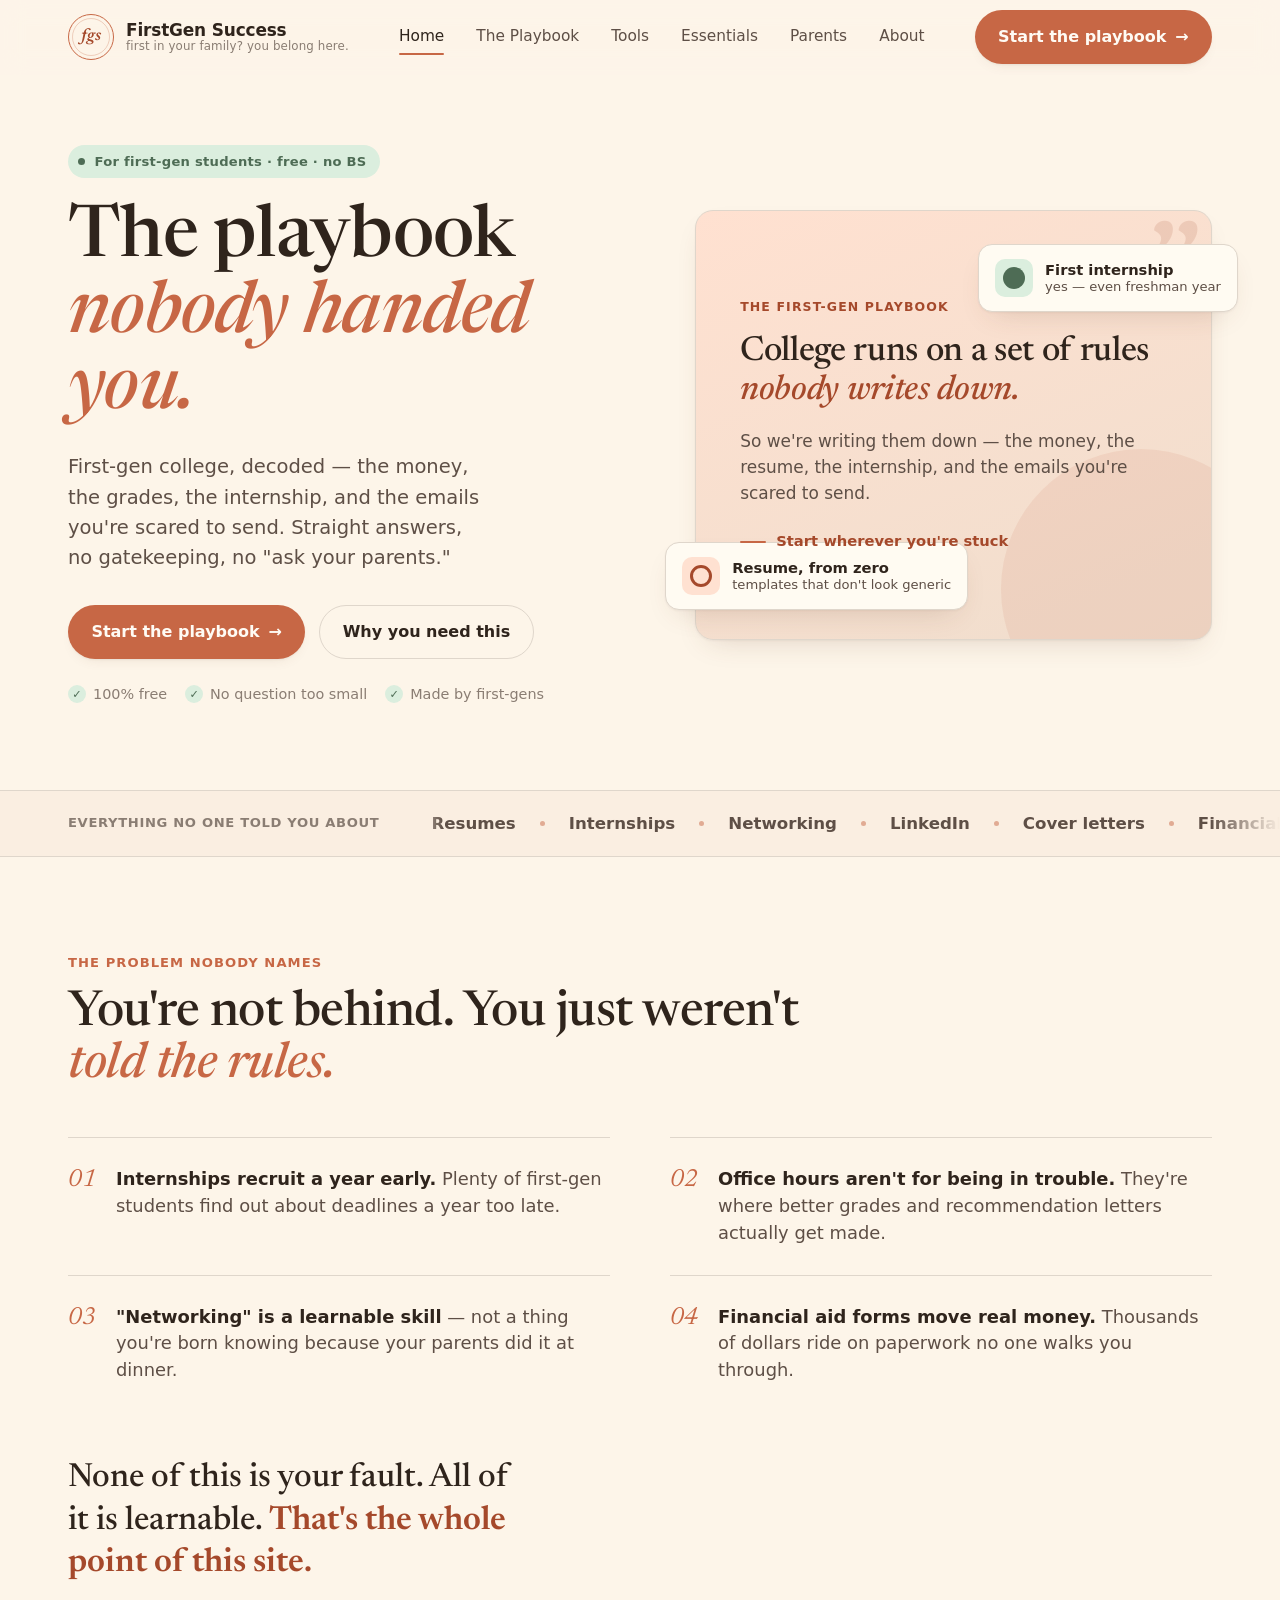
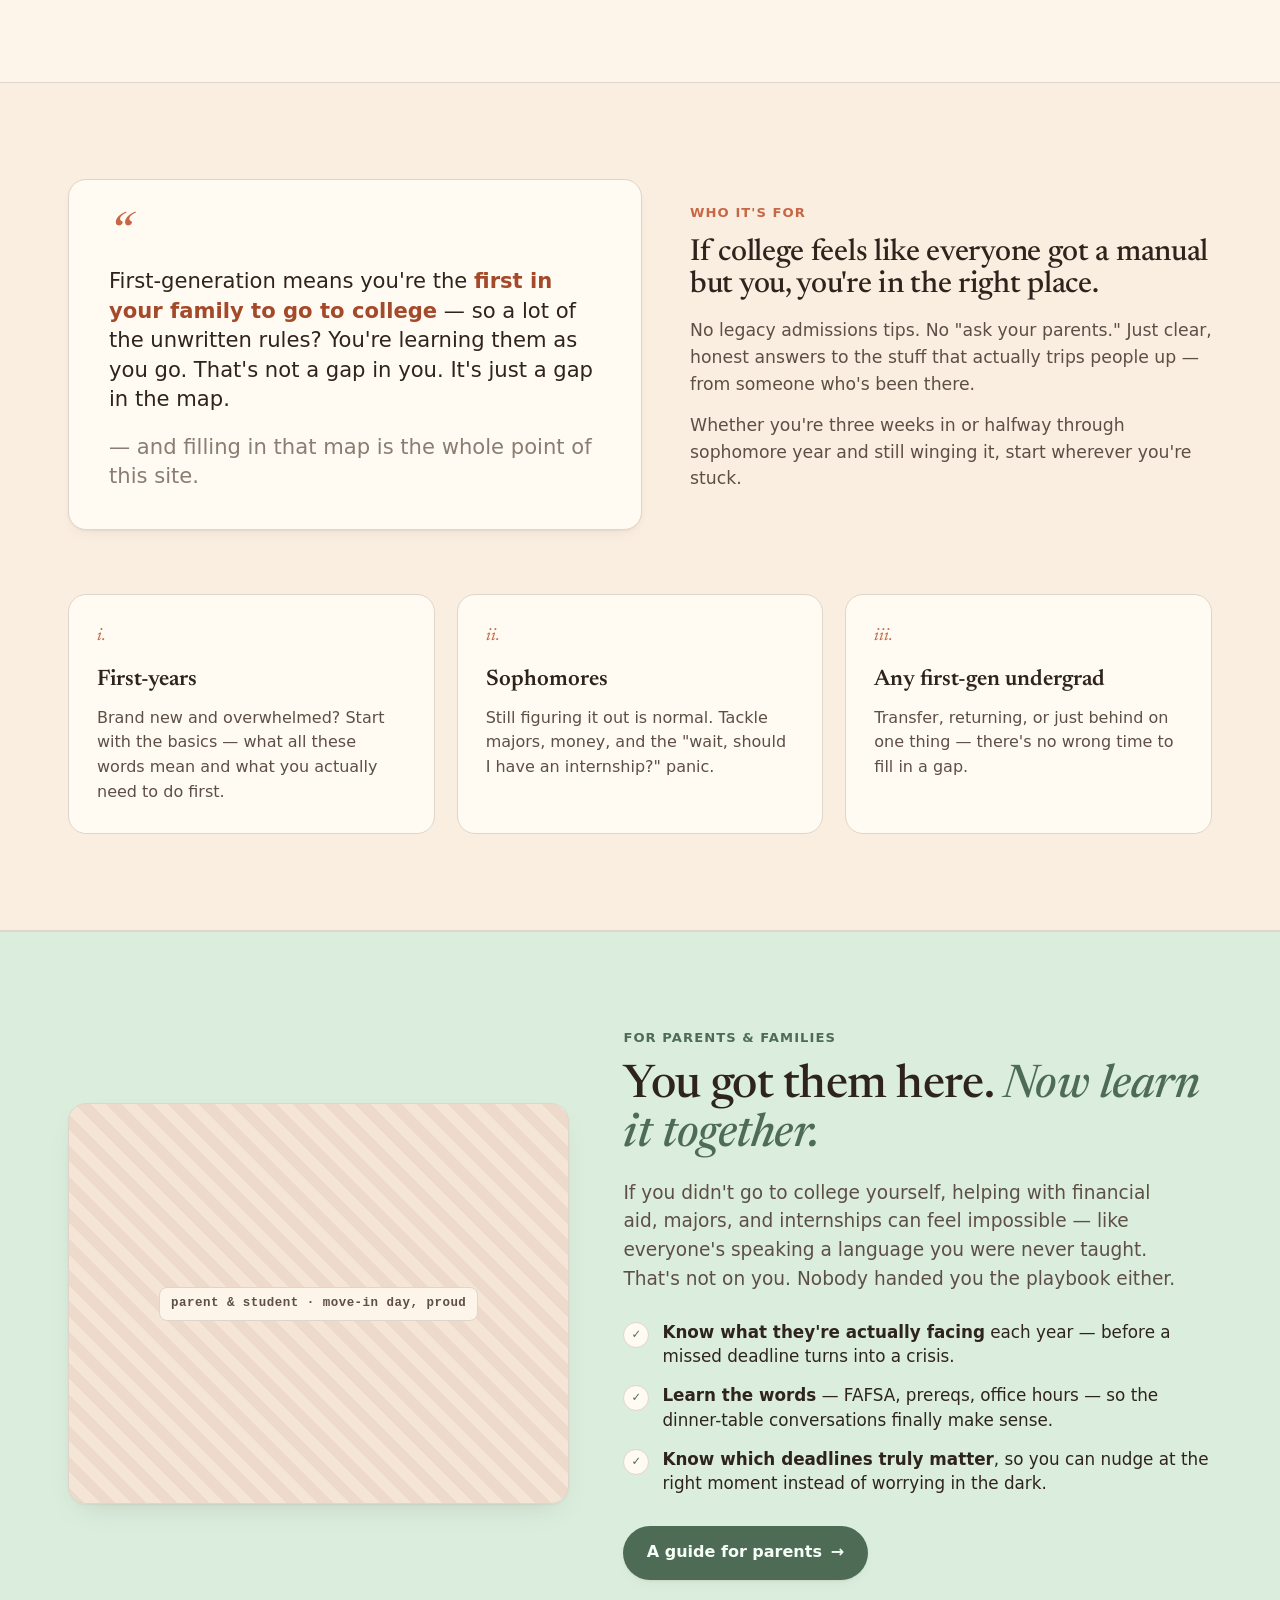
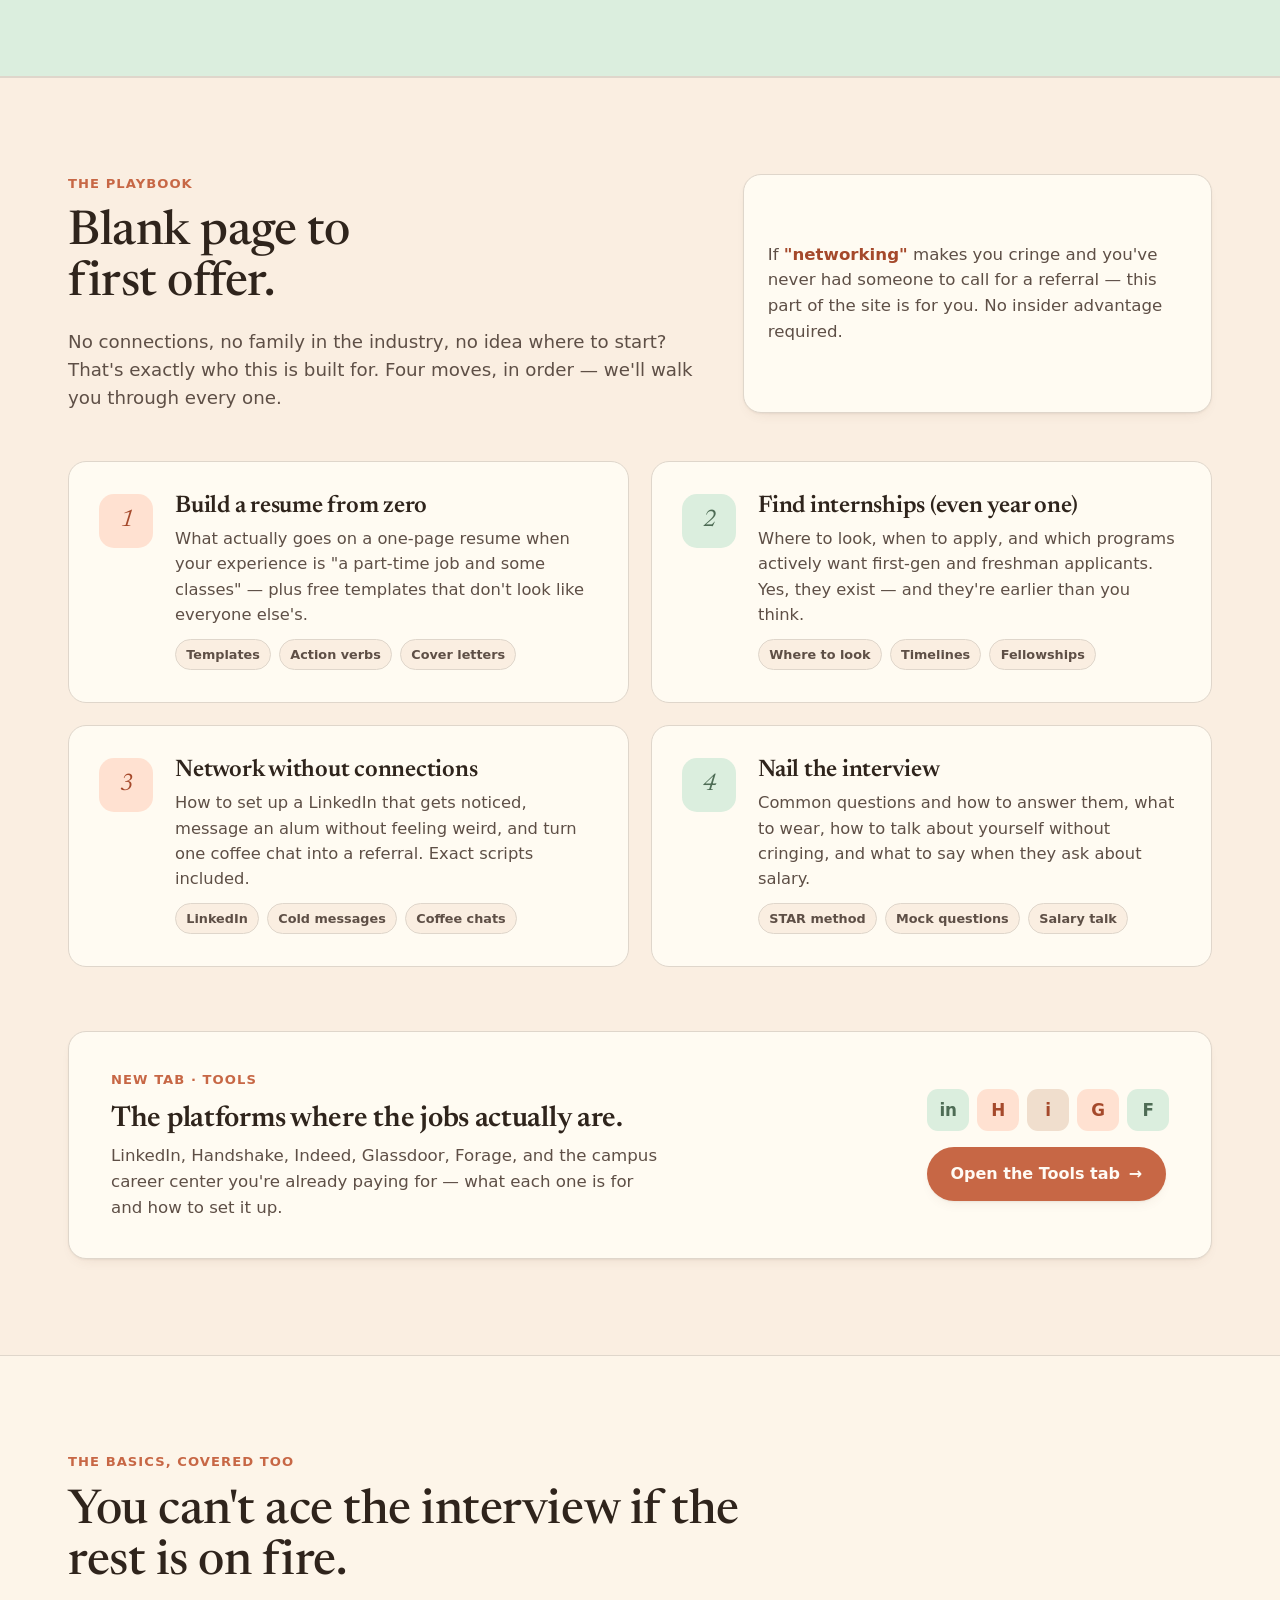
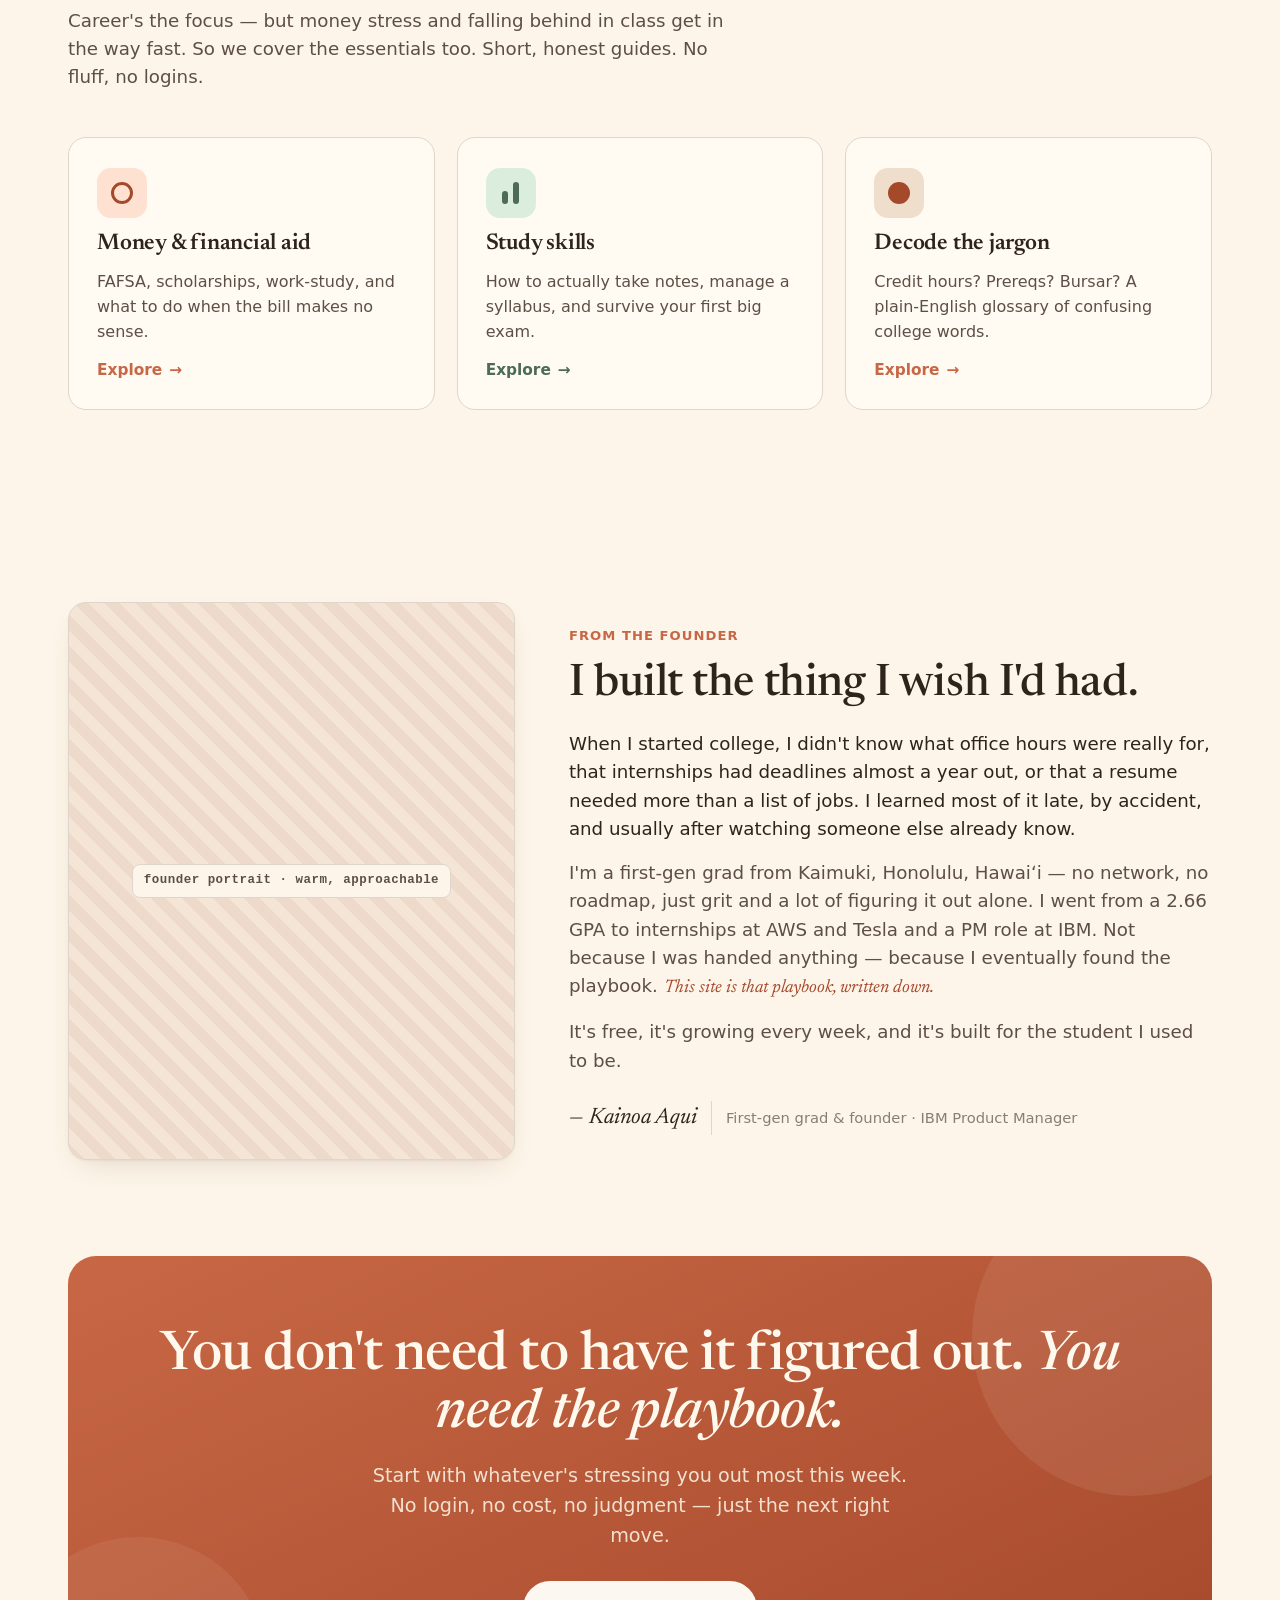
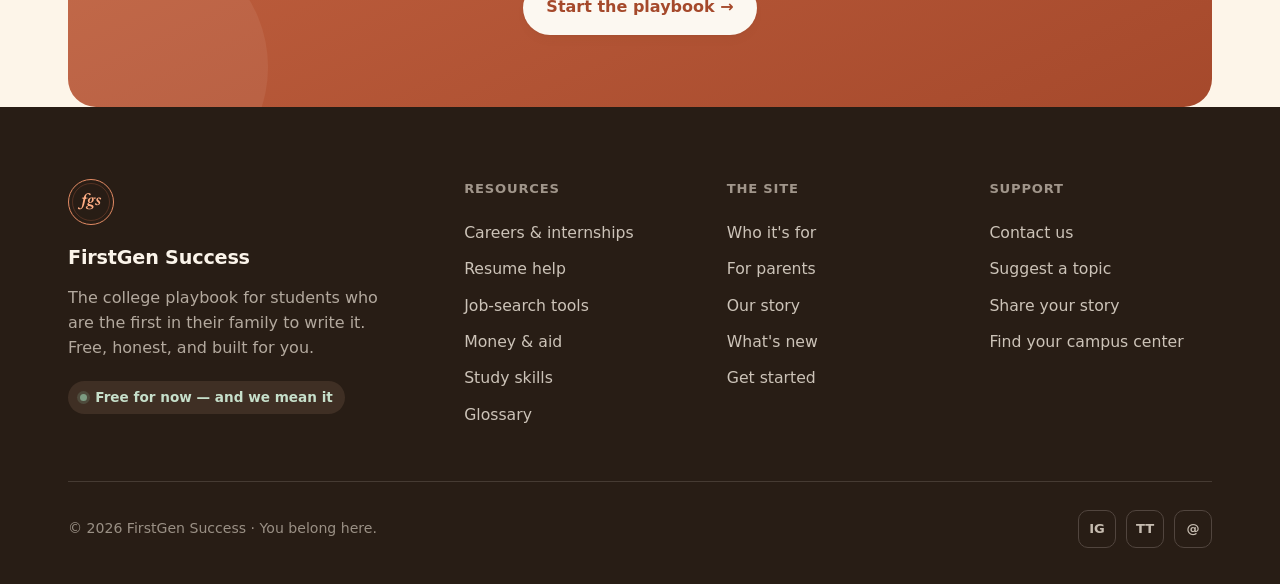
==== index.html @ 35db5777 "Launch: restructure to root, rename to index.html, add SEO meta tags, add Kainoa founder bio, fix al" ====
<!DOCTYPE html>
<html lang="en">
<head>
<meta charset="UTF-8" />
<meta name="viewport" content="width=device-width, initial-scale=1.0" />
<title>FirstGen Success — The Playbook Nobody Handed You</title>
<meta name="description" content="FirstGen Success is a free resource for first-generation college students. Resumes, internships, networking, financial aid — straight answers, no gatekeeping." />
<meta name="keywords" content="first generation college student, first gen resources, college internships, FAFSA help, resume for college students, first gen success" />
<meta property="og:title" content="FirstGen Success — The Playbook Nobody Handed You" />
<meta property="og:description" content="Free resources for first-gen college students. The money, the resume, the internship, and the emails you're scared to send." />
<meta property="og:type" content="website" />
<meta property="og:url" content="https://kainoa-builds.github.io/firstgensuccess/" />
<meta name="twitter:card" content="summary_large_image" />
<meta name="twitter:title" content="FirstGen Success — The Playbook Nobody Handed You" />
<meta name="twitter:description" content="Free resources for first-gen college students. The money, the resume, the internship, and the emails you're scared to send." />
<link rel="preconnect" href="https://fonts.googleapis.com" />
<link rel="preconnect" href="https://fonts.gstatic.com" crossorigin />
<link href="https://fonts.googleapis.com/css2?family=Newsreader:ital,opsz,wght@0,6..72,400;0,6..72,500;0,6..72,600;1,6..72,400;1,6..72,500&family=Hanken+Grotesque:wght@400;500;600;700&display=swap" rel="stylesheet" />
<link rel="stylesheet" href="styles.css" />
</head>
<body>

<header id="header">
  <div class="wrap nav">
    <a class="brand" href="#top" aria-label="FirstGen Success home">
      <div class="logo">fgs</div>
      <div class="brand-text">
        <span class="brand-name">FirstGen Success</span>
        <span class="brand-tag">first in your family? you belong here.</span>
      </div>
    </a>
    <nav class="nav-links" aria-label="Primary">
      <a href="#top" class="active">Home</a>
      <a href="#careers">The Playbook</a>
      <a href="tools.html">Tools</a>
      <a href="#resources">Essentials</a>
      <a href="#parents">Parents</a>
      <a href="#about">About</a>
    </nav>
    <div class="nav-right">
      <a class="btn btn-primary" href="#careers">Start the playbook <span class="arr">→</span></a>
      <button class="menu-btn" id="menuBtn" aria-label="Open menu" aria-expanded="false">
        <span></span><span></span><span></span>
      </button>
    </div>
  </div>
  <div class="mobile-panel" id="mobilePanel">
    <a href="#top" class="active">Home</a>
    <a href="#careers">The Playbook</a>
    <a href="tools.html">Tools</a>
    <a href="#resources">Essentials</a>
    <a href="#parents">Parents</a>
    <a href="#about">About</a>
    <a class="btn btn-primary" href="#careers">Start the playbook →</a>
  </div>
</header>

<main id="top">

  <!-- HERO -->
  <section class="hero">
    <div class="wrap hero-grid">
      <div class="hero-copy">
        <span class="eyebrow"><span class="dot"></span> For first-gen students · free · no BS</span>
        <h1>The playbook<br /><em>nobody handed you.</em></h1>
        <p class="lede">First-gen college, decoded — the money, the grades, the internship, and the emails you're scared to send. Straight answers, no gatekeeping, no "ask your parents."</p>
        <div class="hero-cta">
          <a class="btn btn-primary" href="#careers">Start the playbook <span class="arr">→</span></a>
          <a class="btn btn-ghost" href="#gap">Why you need this</a>
        </div>
        <div class="trust">
          <span class="pill"><span class="check">✓</span> 100% free</span>
          <span class="pill"><span class="check">✓</span> No question too small</span>
          <span class="pill"><span class="check">✓</span> Made by first-gens</span>
        </div>
      </div>

      <div class="hero-visual">
        <div class="purpose">
          <span class="purpose-kicker">The first-gen playbook</span>
          <p class="purpose-statement">College runs on a set of rules <em>nobody writes down.</em></p>
          <p class="purpose-sub">So we're writing them down — the money, the resume, the internship, and the emails you're scared to send.</p>
          <div class="purpose-foot"><span class="ln"></span> Start wherever you're stuck</div>
        </div>
        <div class="float-card fc-1">
          <div class="ic" style="background:var(--terra-tint); color:var(--terra-deep);"><span class="g g-ring"></span></div>
          <div class="ft"><b>Resume, from zero</b>templates that don't look generic</div>
        </div>
        <div class="float-card fc-2">
          <div class="ic" style="background:var(--sage-tint); color:var(--sage-deep);"><span class="g g-dot"></span></div>
          <div class="ft"><b>First internship</b>yes — even freshman year</div>
        </div>
      </div>
    </div>
  </section>

  <!-- STRIP -->
  <div class="strip">
    <div class="strip-row">
      <span class="strip-label">Everything no one told you about</span>
      <div class="marquee" aria-label="Topics we cover">
        <div class="marquee-track">
          <span class="mq-item">Resumes</span><span class="mq-dot"></span>
          <span class="mq-item">Internships</span><span class="mq-dot"></span>
          <span class="mq-item">Networking</span><span class="mq-dot"></span>
          <span class="mq-item">LinkedIn</span><span class="mq-dot"></span>
          <span class="mq-item">Cover letters</span><span class="mq-dot"></span>
          <span class="mq-item">Financial aid</span><span class="mq-dot"></span>
          <span class="mq-item">Scholarships</span><span class="mq-dot"></span>
          <span class="mq-item">Office hours</span><span class="mq-dot"></span>
          <span class="mq-item">Study habits</span><span class="mq-dot"></span>
          <span class="mq-item">Interviews</span><span class="mq-dot"></span>
          <span class="mq-item" aria-hidden="true">Resumes</span><span class="mq-dot" aria-hidden="true"></span>
          <span class="mq-item" aria-hidden="true">Internships</span><span class="mq-dot" aria-hidden="true"></span>
          <span class="mq-item" aria-hidden="true">Networking</span><span class="mq-dot" aria-hidden="true"></span>
          <span class="mq-item" aria-hidden="true">LinkedIn</span><span class="mq-dot" aria-hidden="true"></span>
          <span class="mq-item" aria-hidden="true">Cover letters</span><span class="mq-dot" aria-hidden="true"></span>
          <span class="mq-item" aria-hidden="true">Financial aid</span><span class="mq-dot" aria-hidden="true"></span>
          <span class="mq-item" aria-hidden="true">Scholarships</span><span class="mq-dot" aria-hidden="true"></span>
          <span class="mq-item" aria-hidden="true">Office hours</span><span class="mq-dot" aria-hidden="true"></span>
          <span class="mq-item" aria-hidden="true">Study habits</span><span class="mq-dot" aria-hidden="true"></span>
          <span class="mq-item" aria-hidden="true">Interviews</span><span class="mq-dot" aria-hidden="true"></span>
        </div>
      </div>
    </div>
  </div>

  <!-- THE GAP / THE NEED -->
  <section class="gap" id="gap">
    <div class="wrap">
      <div class="gap-head reveal">
        <div class="sec-tag">The problem nobody names</div>
        <h2>You're not behind. You just weren't <em>told the rules.</em></h2>
      </div>
      <div class="gap-list reveal">
        <div class="gap-item">
          <span class="gap-no">01</span>
          <p><b>Internships recruit a year early.</b> Plenty of first-gen students find out about deadlines a year too late.</p>
        </div>
        <div class="gap-item">
          <span class="gap-no">02</span>
          <p><b>Office hours aren't for being in trouble.</b> They're where better grades and recommendation letters actually get made.</p>
        </div>
        <div class="gap-item">
          <span class="gap-no">03</span>
          <p><b>"Networking" is a learnable skill</b> — not a thing you're born knowing because your parents did it at dinner.</p>
        </div>
        <div class="gap-item">
          <span class="gap-no">04</span>
          <p><b>Financial aid forms move real money.</b> Thousands of dollars ride on paperwork no one walks you through.</p>
        </div>
      </div>
      <p class="gap-turn reveal">None of this is your fault. All of it is learnable. <strong>That's the whole point of this site.</strong></p>
    </div>
  </section>

  <!-- WHO IT'S FOR -->
  <section class="who" id="who">
    <div class="wrap">
      <div class="define reveal">
        <div class="define-card">
          <span class="qmark">“</span>
          <p>First-generation means you're the <b>first in your family to go to college</b> — so a lot of the unwritten rules? You're learning them as you go. That's not a gap in you. It's just a gap in the map.</p>
          <p class="define-note">— and filling in that map is the whole point of this site.</p>
        </div>
        <div class="define-side">
          <div class="sec-tag">Who it's for</div>
          <h3>If college feels like everyone got a manual but you, you're in the right place.</h3>
          <p>No legacy admissions tips. No "ask your parents." Just clear, honest answers to the stuff that actually trips people up — from someone who's been there.</p>
          <p>Whether you're three weeks in or halfway through sophomore year and still winging it, start wherever you're stuck.</p>
        </div>
      </div>

      <div class="for-grid reveal">
        <div class="for-card">
          <div class="for-num">i.</div>
          <h4>First-years</h4>
          <p>Brand new and overwhelmed? Start with the basics — what all these words mean and what you actually need to do first.</p>
        </div>
        <div class="for-card">
          <div class="for-num">ii.</div>
          <h4>Sophomores</h4>
          <p>Still figuring it out is normal. Tackle majors, money, and the "wait, should I have an internship?" panic.</p>
        </div>
        <div class="for-card">
          <div class="for-num">iii.</div>
          <h4>Any first-gen undergrad</h4>
          <p>Transfer, returning, or just behind on one thing — there's no wrong time to fill in a gap.</p>
        </div>
      </div>
    </div>
  </section>

  <!-- FOR PARENTS -->
  <section class="parents" id="parents">
    <div class="wrap">
      <div class="parents-grid reveal">
        <div class="ph parents-photo">
          <span class="ph-label">parent &amp; student · move-in day, proud</span>
        </div>
        <div class="parents-body">
          <div class="sec-tag">For parents &amp; families</div>
          <h2>You got them here. <em>Now learn it together.</em></h2>
          <p class="p-lede">If you didn't go to college yourself, helping with financial aid, majors, and internships can feel impossible — like everyone's speaking a language you were never taught. That's not on you. Nobody handed you the playbook either.</p>
          <div class="parents-points">
            <div class="parents-point">
              <span class="pp-ic">✓</span>
              <p><b>Know what they're actually facing</b> each year — before a missed deadline turns into a crisis.</p>
            </div>
            <div class="parents-point">
              <span class="pp-ic">✓</span>
              <p><b>Learn the words</b> — FAFSA, prereqs, office hours — so the dinner-table conversations finally make sense.</p>
            </div>
            <div class="parents-point">
              <span class="pp-ic">✓</span>
              <p><b>Know which deadlines truly matter</b>, so you can nudge at the right moment instead of worrying in the dark.</p>
            </div>
          </div>
          <a class="btn btn-sage" href="#">A guide for parents <span class="arr">→</span></a>
        </div>
      </div>
    </div>
  </section>

  <!-- CAREER SUCCESS -->
  <section class="careers" id="careers">
    <div class="wrap">
      <div class="careers-head reveal">
        <div class="sec-head">
          <div class="sec-tag">The Playbook</div>
          <h2>Blank page to<br />first offer.</h2>
          <p>No connections, no family in the industry, no idea where to start? That's exactly who this is built for. Four moves, in order — we'll walk you through every one.</p>
        </div>
        <div class="lead-note">
          <p>If <b>"networking"</b> makes you cringe and you've never had someone to call for a referral — this part of the site is for you. No insider advantage required.</p>
        </div>
      </div>

      <div class="career-grid reveal">
        <div class="career-card">
          <div class="career-step">1</div>
          <div class="career-body">
            <h3>Build a resume from zero</h3>
            <p>What actually goes on a one-page resume when your experience is "a part-time job and some classes" — plus free templates that don't look like everyone else's.</p>
            <div class="career-tags"><span>Templates</span><span>Action verbs</span><span>Cover letters</span></div>
          </div>
        </div>
        <div class="career-card">
          <div class="career-step">2</div>
          <div class="career-body">
            <h3>Find internships (even year one)</h3>
            <p>Where to look, when to apply, and which programs actively want first-gen and freshman applicants. Yes, they exist — and they're earlier than you think.</p>
            <div class="career-tags"><span>Where to look</span><span>Timelines</span><span>Fellowships</span></div>
          </div>
        </div>
        <div class="career-card">
          <div class="career-step">3</div>
          <div class="career-body">
            <h3>Network without connections</h3>
            <p>How to set up a LinkedIn that gets noticed, message an alum without feeling weird, and turn one coffee chat into a referral. Exact scripts included.</p>
            <div class="career-tags"><span>LinkedIn</span><span>Cold messages</span><span>Coffee chats</span></div>
          </div>
        </div>
        <div class="career-card">
          <div class="career-step">4</div>
          <div class="career-body">
            <h3>Nail the interview</h3>
            <p>Common questions and how to answer them, what to wear, how to talk about yourself without cringing, and what to say when they ask about salary.</p>
            <div class="career-tags"><span>STAR method</span><span>Mock questions</span><span>Salary talk</span></div>
          </div>
        </div>
      </div>

      <!-- TOOLS TEASER (now its own tab) -->
      <a class="tools-teaser reveal" href="tools.html">
        <div class="tt-main">
          <div class="sec-tag">New tab · Tools</div>
          <h3>The platforms where the jobs actually are.</h3>
          <p class="tt-copy">LinkedIn, Handshake, Indeed, Glassdoor, Forage, and the campus career center you're already paying for — what each one is for and how to set it up.</p>
        </div>
        <div class="tt-side">
          <div class="tt-logos">
            <span class="tt-chip sage">in</span>
            <span class="tt-chip terra">H</span>
            <span class="tt-chip">i</span>
            <span class="tt-chip terra">G</span>
            <span class="tt-chip sage">F</span>
          </div>
          <span class="btn btn-primary">Open the Tools tab <span class="arr">→</span></span>
        </div>
      </a>
    </div>
  </section>

  <!-- RESOURCES -->
  <section id="resources">
    <div class="wrap">
      <div class="res-top reveal">
        <div class="sec-head">
          <div class="sec-tag">The basics, covered too</div>
          <h2>You can't ace the interview if the rest is on fire.</h2>
          <p>Career's the focus — but money stress and falling behind in class get in the way fast. So we cover the essentials too. Short, honest guides. No fluff, no logins.</p>
        </div>
      </div>

      <div class="res-grid reveal">
        <a class="res-card" href="#start" style="--accent:var(--terra);">
          <div class="res-ic" style="background:var(--terra-tint); color:var(--terra-deep);"><span class="g g-ring"></span></div>
          <h3>Money &amp; financial aid</h3>
          <p>FAFSA, scholarships, work-study, and what to do when the bill makes no sense.</p>
          <span class="res-link">Explore <span class="arr">→</span></span>
        </a>
        <a class="res-card" href="#start" style="--accent:var(--sage-deep);">
          <div class="res-ic" style="background:var(--sage-tint); color:var(--sage-deep);"><span class="g g-bars"></span></div>
          <h3>Study skills</h3>
          <p>How to actually take notes, manage a syllabus, and survive your first big exam.</p>
          <span class="res-link">Explore <span class="arr">→</span></span>
        </a>
        <a class="res-card" href="#start" style="--accent:var(--terra);">
          <div class="res-ic" style="background:var(--clay-tint); color:var(--terra-deep);"><span class="g g-dot"></span></div>
          <h3>Decode the jargon</h3>
          <p>Credit hours? Prereqs? Bursar? A plain-English glossary of confusing college words.</p>
          <span class="res-link">Explore <span class="arr">→</span></span>
        </a>
      </div>
    </div>
  </section>

  <!-- ABOUT THE FOUNDER -->
  <section class="founder" id="about">
    <div class="wrap">
      <div class="founder-grid reveal">
        <div class="ph founder-photo">
          <span class="ph-label">founder portrait · warm, approachable</span>
        </div>
        <div class="founder-body">
          <div class="founder-kicker">From the founder</div>
          <h2>I built the thing I wish I'd had.</h2>
          <p class="first">When I started college, I didn't know what office hours were really for, that internships had deadlines almost a year out, or that a resume needed more than a list of jobs. I learned most of it late, by accident, and usually after watching someone else already know.</p>
          <p>I'm a first-gen grad from Kaimuki, Honolulu, Hawaiʻi — no network, no roadmap, just grit and a lot of figuring it out alone. I went from a 2.66 GPA to internships at AWS and Tesla and a PM role at IBM. Not because I was handed anything — because I eventually found the playbook. <em>This site is that playbook, written down.</em></p>
          <p>It's free, it's growing every week, and it's built for the student I used to be.</p>
          <div class="founder-sig">
            <span class="name">— Kainoa Aqui</span>
            <span class="div"></span>
            <span class="role">First-gen grad &amp; founder · IBM Product Manager</span>
          </div>
        </div>
      </div>
    </div>
  </section>

  <!-- BAND -->
  <section class="band" id="start">
    <div class="wrap">
      <div class="band-inner reveal">
        <div class="bk">
          <h2>You don't need to have it figured out. <em>You need the playbook.</em></h2>
          <p>Start with whatever's stressing you out most this week. No login, no cost, no judgment — just the next right move.</p>
          <a class="btn btn-primary" href="#careers">Start the playbook →</a>
        </div>
      </div>
    </div>
  </section>

</main>

<!-- FOOTER -->
<footer id="faq-foot">
  <div class="wrap">
    <div class="foot-grid">
      <div class="foot-brand">
        <div class="logo">fgs</div>
        <div class="brand-name" style="font-weight:700;">FirstGen Success</div>
        <p class="foot-blurb">The college playbook for students who are the first in their family to write it. Free, honest, and built for you.</p>
        <span class="foot-free"><span class="dot"></span> Free for now — and we mean it</span>
      </div>
      <div class="foot-col">
        <h5>Resources</h5>
        <a href="#careers">Careers &amp; internships</a>
        <a href="#careers">Resume help</a>
        <a href="tools.html">Job-search tools</a>
        <a href="#resources">Money &amp; aid</a>
        <a href="#resources">Study skills</a>
        <a href="#resources">Glossary</a>
      </div>
      <div class="foot-col">
        <h5>The site</h5>
        <a href="#who">Who it's for</a>
        <a href="#parents">For parents</a>
        <a href="#about">Our story</a>
        <a href="#resources">What's new</a>
        <a href="#start">Get started</a>
      </div>
      <div class="foot-col">
        <h5>Support</h5>
        <a href="#top">Contact us</a>
        <a href="#top">Suggest a topic</a>
        <a href="#top">Share your story</a>
        <a href="#top">Find your campus center</a>
      </div>
    </div>
    <div class="foot-bottom">
      <span>© 2026 FirstGen Success · You belong here.</span>
      <div class="foot-social">
        <a href="#top" aria-label="Instagram">IG</a>
        <a href="#top" aria-label="TikTok">TT</a>
        <a href="#top" aria-label="Email">@</a>
      </div>
    </div>
  </div>
</footer>

<script>
  // sticky header border
  const header = document.getElementById('header');
  const onScroll = () => header.classList.toggle('scrolled', window.scrollY > 8);
  window.addEventListener('scroll', onScroll, { passive:true });
  onScroll();

  // mobile menu
  const menuBtn = document.getElementById('menuBtn');
  const panel = document.getElementById('mobilePanel');
  menuBtn.addEventListener('click', () => {
    const open = panel.classList.toggle('open');
    menuBtn.setAttribute('aria-expanded', open);
    document.body.style.overflow = open ? 'hidden' : '';
  });
  panel.querySelectorAll('a').forEach(a => a.addEventListener('click', () => {
    panel.classList.remove('open');
    menuBtn.setAttribute('aria-expanded', 'false');
    document.body.style.overflow = '';
  }));

  // reveal on scroll
  const io = new IntersectionObserver((entries) => {
    entries.forEach(e => { if (e.isIntersecting){ e.target.classList.add('in'); io.unobserve(e.target); } });
  }, { threshold:0.12 });
  document.querySelectorAll('.reveal').forEach(el => io.observe(el));
</script>
</body>
</html>
---- styles.css ----
:root{
    /* warm earthy palette */
    --paper:        oklch(0.972 0.018 78);
    --paper-2:      oklch(0.955 0.022 72);
    --card:         oklch(0.988 0.012 82);
    --ink:          oklch(0.27 0.022 55);
    --ink-soft:     oklch(0.44 0.025 55);
    --ink-faint:    oklch(0.60 0.022 60);
    --line:         oklch(0.88 0.018 70);

    --terra:        oklch(0.62 0.132 40);
    --terra-deep:   oklch(0.52 0.13 38);
    --terra-tint:   oklch(0.93 0.04 50);
    --sage:         oklch(0.66 0.052 150);
    --sage-deep:    oklch(0.50 0.05 152);
    --sage-tint:    oklch(0.93 0.028 150);
    --clay-tint:    oklch(0.91 0.03 65);

    --radius:       18px;
    --radius-sm:    12px;
    --maxw:         1200px;
    --shadow:       0 1px 2px oklch(0.4 0.03 55 / .05), 0 12px 30px -14px oklch(0.4 0.06 50 / .22);
    --shadow-sm:    0 1px 2px oklch(0.4 0.03 55 / .06), 0 6px 16px -10px oklch(0.4 0.06 50 / .2);
  }

  *{ box-sizing:border-box; margin:0; padding:0; }
  html{ scroll-behavior:smooth; -webkit-text-size-adjust:100%; }
  body{
    font-family:"Hanken Grotesque", system-ui, sans-serif;
    background:var(--paper);
    color:var(--ink);
    line-height:1.55;
    -webkit-font-smoothing:antialiased;
    text-rendering:optimizeLegibility;
    overflow-x:hidden;
  }
  ::selection{ background:var(--terra-tint); color:var(--terra-deep); }
  h1,h2,h3{ font-family:"Newsreader", Georgia, serif; font-weight:500; line-height:1.06; letter-spacing:-0.01em; }
  a{ color:inherit; text-decoration:none; }
  .wrap{ max-width:var(--maxw); margin:0 auto; padding:0 28px; }
  .serif-it{ font-style:italic; }

  /* ---------- buttons ---------- */
  .btn{
    display:inline-flex; align-items:center; gap:.55em;
    font-family:inherit; font-weight:600; font-size:1rem;
    padding:.85em 1.4em; border-radius:999px; border:1px solid transparent;
    cursor:pointer; transition:transform .18s ease, box-shadow .2s ease, background .2s ease, color .2s ease;
    white-space:nowrap;
  }
  .btn-primary{ background:var(--terra); color:oklch(0.99 0.01 80); box-shadow:var(--shadow-sm); }
  .btn-primary:hover{ background:var(--terra-deep); transform:translateY(-2px); box-shadow:var(--shadow); }
  .btn-ghost{ background:transparent; color:var(--ink); border-color:var(--line); }
  .btn-ghost:hover{ background:var(--card); border-color:var(--ink-faint); transform:translateY(-2px); }
  .btn .arr{ transition:transform .2s ease; }
  .btn:hover .arr{ transform:translateX(3px); }

  /* ---------- nav ---------- */
  header{
    position:sticky; top:0; z-index:50;
    background:oklch(0.972 0.018 78 / .82);
    backdrop-filter:saturate(140%) blur(12px);
    border-bottom:1px solid transparent;
    transition:border-color .25s ease, background .25s ease;
  }
  header.scrolled{ border-bottom-color:var(--line); background:oklch(0.972 0.018 78 / .94); }
  .nav{ display:flex; align-items:center; justify-content:space-between; height:74px; }
  .brand{ display:flex; align-items:center; gap:12px; }
  .logo{
    width:46px; height:46px; border-radius:50%; flex:none;
    background:transparent; border:1.5px solid var(--terra);
    color:var(--terra-deep); display:grid; place-items:center;
    font-family:"Newsreader", serif; font-style:italic; font-weight:600; font-size:1.04rem; letter-spacing:.01em;
    position:relative;
  }
  .logo::after{
    content:""; position:absolute; inset:3px; border-radius:50%;
    border:1px solid oklch(0.62 0.132 40 / .28);
  }
  .brand-text{ display:flex; flex-direction:column; line-height:1.05; }
  .brand-name{ font-weight:700; font-size:1.06rem; letter-spacing:-0.01em; }
  .brand-tag{ font-size:.74rem; color:var(--ink-faint); font-weight:500; letter-spacing:.01em; }
  .nav-links{ display:flex; align-items:center; gap:32px; }
  .nav-links a{ font-weight:500; font-size:.96rem; color:var(--ink-soft); position:relative; padding:4px 0; white-space:nowrap; }
  .nav-links a::after{
    content:""; position:absolute; left:0; right:100%; bottom:-2px; height:2px;
    background:var(--terra); border-radius:2px; transition:right .25s ease;
  }
  .nav-links a:hover{ color:var(--ink); }
  .nav-links a:hover::after{ right:0; }
  .nav-right{ display:flex; align-items:center; gap:18px; }
  .menu-btn{ display:none; background:none; border:1px solid var(--line); border-radius:10px; width:44px; height:44px; cursor:pointer; padding:0; }
  .menu-btn span{ display:block; width:18px; height:2px; background:var(--ink); margin:3px auto; border-radius:2px; transition:.25s; }

  /* ---------- hero ---------- */
  .hero{ position:relative; padding:70px 0 84px; }
  .hero-grid{ display:grid; grid-template-columns:1.05fr .95fr; gap:56px; align-items:center; }
  .eyebrow{
    display:inline-flex; align-items:center; gap:9px;
    background:var(--sage-tint); color:var(--sage-deep);
    font-weight:600; font-size:.82rem; letter-spacing:.02em;
    padding:.5em 1em .5em .8em; border-radius:999px; margin-bottom:24px;
  }
  .eyebrow .dot{ width:7px; height:7px; border-radius:50%; background:var(--sage-deep); }
  .hero h1{ font-size:clamp(2.9rem, 5.6vw, 4.6rem); margin-bottom:22px; }
  .hero h1 em{ font-style:italic; color:var(--terra); }
  .hero .lede{ font-size:1.22rem; color:var(--ink-soft); max-width:34ch; margin-bottom:32px; }
  .hero-cta{ display:flex; align-items:center; gap:14px; flex-wrap:wrap; }
  .trust{ display:flex; align-items:center; gap:18px; margin-top:24px; color:var(--ink-faint); font-size:.9rem; font-weight:500; }
  .trust .pill{ display:inline-flex; align-items:center; gap:7px; }
  .trust .check{ width:18px; height:18px; border-radius:50%; background:var(--sage-tint); color:var(--sage-deep); display:grid; place-items:center; font-size:.7rem; font-weight:800; }

  /* hero visual */
  .hero-visual{ position:relative; }
  .ph{
    position:relative; border-radius:var(--radius); overflow:hidden;
    background:
      repeating-linear-gradient(45deg, oklch(0.9 0.03 60) 0 11px, oklch(0.93 0.025 65) 11px 22px);
    border:1px solid var(--line);
    display:grid; place-items:center;
  }
  .ph .ph-label{
    font-family:"Hanken Grotesque", monospace; font-size:.78rem; font-weight:600; letter-spacing:.04em;
    color:var(--ink-soft); background:var(--paper); padding:.5em .85em; border-radius:8px; border:1px solid var(--line);
    text-transform:lowercase;
  }
  .hero-photo{ aspect-ratio:4/5; box-shadow:var(--shadow); }
  .float-card{
    position:absolute; background:var(--card); border:1px solid var(--line);
    border-radius:14px; padding:14px 16px; box-shadow:var(--shadow); display:flex; align-items:center; gap:12px;
  }
  .float-card .ic{ width:38px; height:38px; border-radius:10px; flex:none; display:grid; place-items:center; }
  .float-card .ft{ font-size:.82rem; font-weight:500; color:var(--ink-soft); line-height:1.25; }
  .float-card .ft b{ display:block; color:var(--ink); font-weight:700; font-size:.92rem; }
  .fc-1{ bottom:30px; left:-30px; }
  .fc-2{ top:34px; right:-26px; }

  /* hero purpose panel (replaces the photo) */
  .purpose{
    position:relative; border-radius:var(--radius); overflow:hidden;
    background:linear-gradient(158deg, var(--terra-tint) 0%, var(--clay-tint) 100%);
    border:1px solid var(--line); box-shadow:var(--shadow);
    padding:48px 44px; min-height:430px;
    display:flex; flex-direction:column; justify-content:center; gap:16px;
  }
  .purpose::before{
    content:""; position:absolute; right:-70px; bottom:-90px; width:280px; height:280px; border-radius:50%;
    background:oklch(0.62 0.132 40 / .10);
  }
  .purpose::after{
    content:"\201D"; position:absolute; top:8px; right:26px;
    font-family:"Newsreader",serif; font-style:italic; font-size:9rem; line-height:1;
    color:oklch(0.52 0.13 38 / .14);
  }
  .purpose-kicker{
    position:relative; z-index:1; font-size:.78rem; font-weight:700;
    letter-spacing:.09em; text-transform:uppercase; color:var(--terra-deep);
  }
  .purpose-statement{
    position:relative; z-index:1; font-family:"Newsreader",serif; font-weight:500;
    font-size:clamp(1.7rem, 2.7vw, 2.3rem); line-height:1.14; letter-spacing:-0.01em; color:var(--ink);
  }
  .purpose-statement em{ font-style:italic; color:var(--terra-deep); }
  .purpose-sub{ position:relative; z-index:1; color:var(--ink-soft); font-size:1.06rem; max-width:38ch; }
  .purpose-foot{
    position:relative; z-index:1; margin-top:8px; display:flex; align-items:center; gap:10px;
    font-size:.92rem; font-weight:600; color:var(--terra-deep);
  }
  .purpose-foot .ln{ width:26px; height:1.5px; background:var(--terra); border-radius:2px; }

  /* ---------- logo strip (marquee) ---------- */
  .strip{ border-top:1px solid var(--line); border-bottom:1px solid var(--line); background:var(--paper-2); overflow:hidden; }
  .strip-row{ display:flex; align-items:center; gap:28px; padding:20px 0; }
  .strip-label{
    flex:none; font-size:.82rem; font-weight:700; color:var(--ink-faint);
    letter-spacing:.05em; text-transform:uppercase; white-space:nowrap;
    padding-left:max(28px, calc((100% - var(--maxw)) / 2 + 28px));
  }
  .marquee{
    flex:1; min-width:0; overflow:hidden; position:relative;
    -webkit-mask:linear-gradient(to right, transparent 0, #000 36px, #000 calc(100% - 70px), transparent 100%);
            mask:linear-gradient(to right, transparent 0, #000 36px, #000 calc(100% - 70px), transparent 100%);
  }
  .marquee-track{ display:flex; align-items:center; width:max-content; animation:marquee 36s linear infinite; }
  .marquee:hover .marquee-track{ animation-play-state:paused; }
  .mq-item{ font-weight:600; font-size:1.04rem; color:var(--ink-soft); white-space:nowrap; padding:0 24px; }
  .mq-dot{ width:5px; height:5px; border-radius:50%; background:var(--terra); opacity:.5; flex:none; }
  @keyframes marquee{ from{ transform:translateX(0); } to{ transform:translateX(-50%); } }
  @media (prefers-reduced-motion: reduce){ .marquee-track{ animation:none; } }

  /* ---------- section base ---------- */
  section{ padding:96px 0; }
  .sec-head{ max-width:680px; }
  .sec-tag{ font-weight:700; font-size:.82rem; letter-spacing:.08em; text-transform:uppercase; color:var(--terra); margin-bottom:14px; }
  .sec-head h2{ font-size:clamp(2.1rem, 3.8vw, 3rem); margin-bottom:18px; }
  .sec-head p{ font-size:1.14rem; color:var(--ink-soft); }

  /* ---------- what is first-gen ---------- */
  .who{ background:var(--paper-2); border-top:1px solid var(--line); border-bottom:1px solid var(--line); }
  .define{
    display:grid; grid-template-columns:1.1fr 1fr; gap:48px; align-items:center; margin-bottom:64px;
  }
  .define-card{
    background:var(--card); border:1px solid var(--line); border-radius:var(--radius);
    padding:38px 40px; box-shadow:var(--shadow-sm); position:relative;
  }
  .define-card .qmark{
    font-family:"Newsreader",serif; font-style:italic; font-size:3.4rem; color:var(--terra); line-height:.7; margin-bottom:10px; display:block;
  }
  .define-card p{ font-size:1.32rem; line-height:1.4; }
  .define-card p b{ color:var(--terra-deep); font-weight:600; }
  .define-note{ margin-top:18px; font-size:.98rem; color:var(--ink-faint); }
  .define-side h3{ font-size:1.9rem; margin-bottom:16px; }
  .define-side p{ color:var(--ink-soft); font-size:1.08rem; margin-bottom:14px; }

  .for-grid{ display:grid; grid-template-columns:repeat(3,1fr); gap:22px; }
  .for-card{
    background:var(--card); border:1px solid var(--line); border-radius:var(--radius); padding:28px;
    transition:transform .2s ease, box-shadow .2s ease;
  }
  .for-card:hover{ transform:translateY(-4px); box-shadow:var(--shadow); }
  .for-num{ font-family:"Newsreader",serif; font-style:italic; font-size:1.05rem; color:var(--terra); margin-bottom:14px; }
  .for-card h4{ font-family:"Newsreader",serif; font-weight:600; font-size:1.4rem; margin-bottom:8px; }
  .for-card p{ color:var(--ink-soft); font-size:1rem; }

  /* ---------- resources ---------- */
  .res-top{ display:flex; align-items:flex-end; justify-content:space-between; gap:24px; flex-wrap:wrap; margin-bottom:46px; }
  .res-grid{ display:grid; grid-template-columns:repeat(3,1fr); gap:22px; }
  .res-card{
    background:var(--card); border:1px solid var(--line); border-radius:var(--radius);
    padding:30px 28px 26px; display:flex; flex-direction:column; gap:14px;
    transition:transform .2s ease, box-shadow .2s ease, border-color .2s ease;
    cursor:pointer; position:relative; overflow:hidden;
  }
  .res-card::before{
    content:""; position:absolute; inset:0 0 auto 0; height:3px; background:var(--accent, var(--terra));
    transform:scaleX(0); transform-origin:left; transition:transform .3s ease;
  }
  .res-card:hover{ transform:translateY(-5px); box-shadow:var(--shadow); border-color:transparent; }
  .res-card:hover::before{ transform:scaleX(1); }
  .res-ic{ width:50px; height:50px; border-radius:14px; display:grid; place-items:center; }
  .res-card h3{ font-family:"Newsreader",serif; font-weight:600; font-size:1.42rem; }
  .res-card p{ color:var(--ink-soft); font-size:1rem; flex:1; }
  .res-link{ font-weight:600; font-size:.96rem; color:var(--accent, var(--terra)); display:inline-flex; align-items:center; gap:7px; }
  .res-link .arr{ transition:transform .2s ease; }
  .res-card:hover .res-link .arr{ transform:translateX(4px); }

  /* simple geometric icons (CSS shapes only) */
  .g{ width:22px; height:22px; }
  .g-ring{ border-radius:50%; border:3px solid currentColor; }
  .g-dot{ border-radius:50%; background:currentColor; }
  .g-sq{ border-radius:5px; border:3px solid currentColor; }
  .g-diam{ border-radius:4px; background:currentColor; transform:rotate(45deg); width:18px; height:18px; }
  .g-bars{ width:22px; height:22px; position:relative; }
  .g-bars::before,.g-bars::after{ content:""; position:absolute; bottom:0; width:6px; border-radius:3px; background:currentColor; }
  .g-bars::before{ left:2px; height:13px; } .g-bars::after{ left:13px; height:22px; }
  .g-arc{ width:22px; height:11px; border:3px solid currentColor; border-bottom:none; border-radius:22px 22px 0 0; }

  /* ---------- career success ---------- */
  .careers{ background:var(--paper-2); border-top:1px solid var(--line); border-bottom:1px solid var(--line); }
  .careers-head{ display:grid; grid-template-columns:1.15fr .85fr; gap:40px; align-items:end; margin-bottom:48px; }
  .careers-head .lead-note{
    background:var(--card); border:1px solid var(--line); border-radius:var(--radius);
    padding:22px 24px; box-shadow:var(--shadow-sm); align-self:stretch; display:flex; flex-direction:column; justify-content:center;
  }
  .careers-head .lead-note p{ font-size:1.04rem; color:var(--ink-soft); }
  .careers-head .lead-note p b{ color:var(--terra-deep); font-weight:600; }

  .career-grid{ display:grid; grid-template-columns:repeat(2,1fr); gap:22px; margin-bottom:64px; }
  .career-card{
    background:var(--card); border:1px solid var(--line); border-radius:var(--radius);
    padding:32px 30px; display:flex; gap:22px; align-items:flex-start;
    transition:transform .2s ease, box-shadow .2s ease;
  }
  .career-card:hover{ transform:translateY(-4px); box-shadow:var(--shadow); }
  .career-step{
    flex:none; width:54px; height:54px; border-radius:15px; display:grid; place-items:center;
    font-family:"Newsreader",serif; font-style:italic; font-size:1.5rem;
    background:var(--terra-tint); color:var(--terra-deep);
  }
  .career-card:nth-child(2n) .career-step{ background:var(--sage-tint); color:var(--sage-deep); }
  .career-body h3{ font-family:"Newsreader",serif; font-weight:600; font-size:1.5rem; margin-bottom:7px; }
  .career-body p{ color:var(--ink-soft); font-size:1.02rem; margin-bottom:12px; }
  .career-tags{ display:flex; flex-wrap:wrap; gap:8px; }
  .career-tags span{
    font-size:.8rem; font-weight:600; color:var(--ink-soft);
    background:var(--paper-2); border:1px solid var(--line); border-radius:999px; padding:.35em .8em;
  }

  /* tools / platforms */
  .tools-head{ display:flex; align-items:baseline; gap:14px; flex-wrap:wrap; margin-bottom:8px; }
  .tools-head h3{ font-family:"Newsreader",serif; font-weight:600; font-size:1.7rem; }
  .tools-head .hint{ color:var(--ink-faint); font-size:1rem; }
  .tools-sub{ color:var(--ink-soft); font-size:1.06rem; margin-bottom:30px; max-width:60ch; }
  .tools-grid{ display:grid; grid-template-columns:repeat(3,1fr); gap:18px; }
  .tool-card{
    background:var(--card); border:1px solid var(--line); border-radius:var(--radius-sm);
    padding:22px 22px 20px; display:flex; flex-direction:column; gap:12px; position:relative;
    transition:transform .2s ease, box-shadow .2s ease, border-color .2s ease;
  }
  .tool-card:hover{ transform:translateY(-4px); box-shadow:var(--shadow); border-color:var(--ink-faint); }
  .tool-top{ display:flex; align-items:center; gap:13px; }
  .tool-logo{
    width:46px; height:46px; border-radius:12px; flex:none; display:grid; place-items:center;
    font-family:"Hanken Grotesque", sans-serif; font-weight:800; font-size:1.25rem; letter-spacing:-0.02em;
    background:var(--clay-tint); color:var(--terra-deep);
  }
  .tool-logo.sage{ background:var(--sage-tint); color:var(--sage-deep); }
  .tool-logo.terra{ background:var(--terra-tint); color:var(--terra-deep); }
  .tool-meta{ display:flex; flex-direction:column; line-height:1.2; }
  .tool-meta .nm{ font-weight:700; font-size:1.08rem; color:var(--ink); }
  .tool-meta .cat{ font-size:.78rem; font-weight:600; letter-spacing:.03em; text-transform:uppercase; color:var(--ink-faint); }
  .tool-card p{ color:var(--ink-soft); font-size:.97rem; flex:1; }
  .tool-go{ font-weight:600; font-size:.92rem; color:var(--terra); display:inline-flex; align-items:center; gap:6px; }
  .tool-go .ext{ transition:transform .2s ease; }
  .tool-card:hover .tool-go .ext{ transform:translate(2px,-2px); }

  /* ---------- about the founder ---------- */
  .founder-grid{ display:grid; grid-template-columns:.82fr 1.18fr; gap:54px; align-items:center; }
  .founder-photo{ aspect-ratio:4/5; box-shadow:var(--shadow); }
  .founder-kicker{ font-weight:700; font-size:.82rem; letter-spacing:.08em; text-transform:uppercase; color:var(--terra); margin-bottom:14px; }
  .founder-body h2{ font-size:clamp(2rem, 3.6vw, 2.8rem); margin-bottom:22px; }
  .founder-body p{ font-size:1.14rem; color:var(--ink-soft); margin-bottom:16px; }
  .founder-body p.first{ color:var(--ink); }
  .founder-body p em{ font-style:italic; color:var(--terra-deep); font-family:"Newsreader",serif; }
  .founder-sig{
    margin-top:26px; display:flex; align-items:center; gap:14px;
  }
  .founder-sig .name{ font-family:"Newsreader",serif; font-style:italic; font-size:1.4rem; color:var(--ink); }
  .founder-sig .role{ font-size:.92rem; color:var(--ink-faint); font-weight:500; }
  .founder-sig .div{ width:1px; height:34px; background:var(--line); }

  /* ---------- reassurance band ---------- */
  .band{ padding:0; }
  .band-inner{
    background:linear-gradient(155deg, var(--terra) 0%, var(--terra-deep) 100%);
    color:oklch(0.97 0.02 80); border-radius:28px; padding:72px 64px;
    position:relative; overflow:hidden; text-align:center;
  }
  .band-inner::after{
    content:""; position:absolute; right:-80px; top:-80px; width:320px; height:320px; border-radius:50%;
    background:oklch(0.99 0.02 80 / .08);
  }
  .band-inner::before{
    content:""; position:absolute; left:-60px; bottom:-90px; width:260px; height:260px; border-radius:50%;
    background:oklch(0.99 0.02 80 / .07);
  }
  .band-inner .bk{ position:relative; z-index:1; }
  .band h2{ font-size:clamp(2.2rem, 4.4vw, 3.4rem); margin-bottom:18px; color:oklch(0.98 0.015 82); }
  .band h2 em{ font-style:italic; }
  .band p{ font-size:1.2rem; max-width:46ch; margin:0 auto 30px; color:oklch(0.95 0.025 80 / .92); }
  .band .btn-primary{ background:oklch(0.98 0.01 82); color:var(--terra-deep); }
  .band .btn-primary:hover{ background:white; }

  /* ---------- footer ---------- */
  footer{ background:oklch(0.24 0.022 55); color:oklch(0.86 0.018 75); padding:72px 0 36px; }
  .foot-grid{ display:grid; grid-template-columns:1.6fr 1fr 1fr 1fr; gap:40px; padding-bottom:48px; border-bottom:1px solid oklch(0.36 0.02 55); }
  .foot-brand .logo{ margin-bottom:18px; border-color:oklch(0.72 0.12 44); color:oklch(0.82 0.11 48); }
  .foot-brand .brand-name{ color:oklch(0.97 0.015 78); font-size:1.2rem; }
  .foot-blurb{ color:oklch(0.74 0.02 70); font-size:1rem; max-width:32ch; margin-top:14px; }
  .foot-free{
    display:inline-flex; align-items:center; gap:8px; margin-top:20px;
    background:oklch(0.32 0.03 55); color:oklch(0.88 0.04 150); border-radius:999px;
    padding:.45em .9em; font-size:.85rem; font-weight:600;
  }
  .foot-free .dot{ width:7px; height:7px; border-radius:50%; background:var(--sage); box-shadow:0 0 0 3px oklch(0.66 0.05 150 / .25); }
  .foot-col h5{ font-family:inherit; font-size:.82rem; font-weight:700; letter-spacing:.06em; text-transform:uppercase; color:oklch(0.68 0.02 70); margin-bottom:16px; }
  .foot-col a{ display:block; color:oklch(0.82 0.018 72); font-size:.98rem; padding:6px 0; transition:color .18s ease, padding .18s ease; }
  .foot-col a:hover{ color:oklch(0.97 0.02 80); padding-left:4px; }
  .foot-bottom{ display:flex; align-items:center; justify-content:space-between; gap:20px; padding-top:28px; flex-wrap:wrap; color:oklch(0.66 0.02 70); font-size:.88rem; }
  .foot-social{ display:flex; gap:10px; }
  .foot-social a{ width:38px; height:38px; border-radius:10px; border:1px solid oklch(0.4 0.02 55); display:grid; place-items:center; color:oklch(0.8 0.02 72); font-weight:700; font-size:.82rem; transition:.2s; }
  .foot-social a:hover{ background:oklch(0.34 0.03 55); color:white; border-color:transparent; }

  /* ---------- mobile menu panel ---------- */
  .mobile-panel{ display:none; }

  /* ---------- responsive ---------- */
  @media (max-width:980px){
    .hero-grid{ grid-template-columns:1fr; gap:44px; }
    .hero .lede{ max-width:46ch; }
    /* hero goes single-column: drop floating cards into clean stacked chips */
    .hero-visual{ max-width:440px; display:flex; flex-direction:column; gap:14px; }
    .float-card{ position:static; width:100%; }
    .fc-1, .fc-2{ inset:auto; }
    .float-card .ft{ white-space:normal; }
    .purpose{ min-height:0; padding:42px 36px; }
    .define{ grid-template-columns:1fr; gap:32px; }
    .res-grid{ grid-template-columns:repeat(2,1fr); }
    .career-grid{ grid-template-columns:1fr; }
    .careers-head{ grid-template-columns:1fr; gap:26px; align-items:start; }
    .tools-grid{ grid-template-columns:repeat(2,1fr); }
    .foot-grid{ grid-template-columns:1fr 1fr; gap:32px; }
    .foot-brand{ grid-column:1 / -1; }
  }
  /* tablet: tidy the header before links crowd the button */
  @media (max-width:1040px){
    .nav-links{ gap:22px; }
    .brand-tag{ display:none; }
  }
  @media (max-width:1024px){
    .nav-links, .nav-right .btn{ display:none; }
    .menu-btn{ display:block; }
    .mobile-panel.open{
      display:block; position:fixed; inset:74px 0 0; z-index:40;
      background:var(--paper); padding:26px 28px; animation:fade .2s ease;
    }
    .mobile-panel a{ display:block; font-size:1.4rem; font-family:"Newsreader",serif; padding:16px 0; border-bottom:1px solid var(--line); color:var(--ink); }
    .mobile-panel .btn{ display:inline-flex; margin-top:24px; width:100%; justify-content:center; }
    @keyframes fade{ from{ opacity:0; transform:translateY(-8px);} to{opacity:1; transform:none;} }
  }
  @media (max-width:720px){
    .for-grid{ grid-template-columns:1fr; }
    .res-grid{ grid-template-columns:1fr; }
    .tools-grid{ grid-template-columns:1fr; }
    .career-card{ padding:26px 24px; gap:18px; }
    .founder-grid{ grid-template-columns:1fr; gap:30px; }
    .founder-photo{ max-width:340px; }
    .purpose{ min-height:0; padding:36px 30px; }
    section{ padding:72px 0; }
    .hero{ padding:36px 0 56px; }
    .band-inner{ padding:52px 28px; }
    .foot-grid{ grid-template-columns:1fr 1fr; }
    .hero-visual{ max-width:none; }
  }
  @media (max-width:480px){
    .wrap{ padding:0 20px; }
    .foot-grid{ grid-template-columns:1fr; }
    .trust{ flex-wrap:wrap; gap:10px 16px; }
    .nav{ height:66px; }
    .mobile-panel.open{ top:66px; }
    .brand-tag{ display:none; }
    .strip-row{ flex-direction:column; align-items:stretch; gap:10px; }
    .strip-label{ padding-left:20px; }
    .marquee{ width:100%; }
    .hero h1{ font-size:clamp(2.6rem, 11vw, 3.4rem); }
    .define-card{ padding:30px 26px; }
    .define-card p{ font-size:1.18rem; }
    .band-inner{ padding:44px 22px; }
    .foot-bottom{ flex-direction:column; align-items:flex-start; }
  }

  /* reveal on scroll */
  .reveal{ opacity:0; transform:translateY(22px); transition:opacity .7s ease, transform .7s ease; }
  .reveal.in{ opacity:1; transform:none; }

  /* ============ tabs (active state) ============ */
  .nav-links a.active{ color:var(--ink); }
  .nav-links a.active::after{ right:0; }
  .mobile-panel a.active{ color:var(--terra-deep); }

  /* ============ the gap (problem / need) ============ */
  .gap-head{ max-width:780px; margin-bottom:44px; }
  .gap-head h2{ font-size:clamp(2.1rem, 4.2vw, 3.1rem); }
  .gap-head h2 em{ font-style:italic; color:var(--terra); }
  .gap-list{ display:grid; grid-template-columns:1fr 1fr; gap:0 60px; }
  .gap-item{ display:flex; gap:20px; padding:28px 0; border-top:1px solid var(--line); align-items:flex-start; }
  .gap-no{ font-family:"Newsreader",serif; font-style:italic; font-size:1.55rem; color:var(--terra); flex:none; line-height:1; padding-top:3px; }
  .gap-item p{ font-size:1.12rem; color:var(--ink-soft); line-height:1.5; }
  .gap-item p b{ color:var(--ink); font-weight:600; }
  .gap-turn{
    margin-top:46px; font-family:"Newsreader",serif; font-weight:500;
    font-size:clamp(1.5rem, 2.6vw, 2.1rem); line-height:1.28; max-width:24ch; color:var(--ink);
  }
  .gap-turn strong{ color:var(--terra-deep); font-weight:600; }

  /* ============ tools teaser (home → Tools tab) ============ */
  .tools-teaser{
    display:grid; grid-template-columns:1.5fr auto; gap:36px; align-items:center;
    background:var(--card); border:1px solid var(--line); border-radius:var(--radius);
    padding:38px 42px; box-shadow:var(--shadow-sm);
    transition:transform .2s ease, box-shadow .2s ease;
  }
  .tools-teaser:hover{ transform:translateY(-3px); box-shadow:var(--shadow); }
  .tools-teaser h3{ font-family:"Newsreader",serif; font-weight:600; font-size:1.8rem; margin:10px 0 8px; }
  .tools-teaser .tt-copy{ color:var(--ink-soft); font-size:1.04rem; max-width:52ch; }
  .tt-side{ display:flex; flex-direction:column; gap:16px; align-items:flex-start; }
  .tt-logos{ display:flex; gap:8px; }
  .tt-chip{
    width:42px; height:42px; border-radius:11px; flex:none; display:grid; place-items:center;
    font-weight:800; font-size:1.05rem; letter-spacing:-0.02em;
    background:var(--clay-tint); color:var(--terra-deep);
  }
  .tt-chip.sage{ background:var(--sage-tint); color:var(--sage-deep); }
  .tt-chip.terra{ background:var(--terra-tint); color:var(--terra-deep); }

  /* ============ tools subpage ============ */
  .subhero{ padding:70px 0 12px; }
  .subhero .eyebrow{ margin-bottom:20px; }
  .subhero h1{ font-size:clamp(2.6rem, 5vw, 3.9rem); margin-bottom:20px; max-width:16ch; }
  .subhero h1 em{ font-style:italic; color:var(--terra); }
  .subhero .lede{ font-size:1.22rem; color:var(--ink-soft); max-width:56ch; }
  .tools-section{ padding:52px 0 96px; }
  .tools-group + .tools-group{ margin-top:56px; }
  .group-head{ display:flex; align-items:baseline; gap:14px; flex-wrap:wrap; margin-bottom:26px; padding-bottom:16px; border-bottom:1px solid var(--line); }
  .group-head h2{ font-family:"Newsreader",serif; font-weight:600; font-size:1.7rem; }
  .group-head .hint{ color:var(--ink-faint); font-size:1rem; }

  /* ============ for parents ============ */
  .parents{ background:var(--sage-tint); border-top:1px solid var(--line); border-bottom:1px solid var(--line); }
  .parents-grid{ display:grid; grid-template-columns:.92fr 1.08fr; gap:54px; align-items:center; }
  .parents-photo{ aspect-ratio:5/4; box-shadow:var(--shadow); }
  .parents-body .sec-tag{ color:var(--sage-deep); }
  .parents-body h2{ font-size:clamp(2rem, 3.8vw, 2.9rem); margin-bottom:18px; }
  .parents-body h2 em{ font-style:italic; color:var(--sage-deep); }
  .parents-body .p-lede{ font-size:1.16rem; color:var(--ink-soft); margin-bottom:26px; max-width:48ch; }
  .parents-points{ display:flex; flex-direction:column; gap:15px; margin-bottom:30px; }
  .parents-point{ display:flex; gap:13px; align-items:flex-start; }
  .parents-point .pp-ic{
    width:26px; height:26px; border-radius:50%; flex:none; margin-top:2px;
    background:var(--card); border:1px solid var(--line); color:var(--sage-deep);
    display:grid; place-items:center; font-weight:800; font-size:.72rem;
  }
  .parents-point p{ font-size:1.05rem; color:var(--ink); line-height:1.45; }
  .parents-point p b{ font-weight:600; }

  .btn-sage{ background:var(--sage-deep); color:oklch(0.99 0.012 150); box-shadow:var(--shadow-sm); }
  .btn-sage:hover{ background:oklch(0.44 0.05 152); transform:translateY(-2px); box-shadow:var(--shadow); }

  /* ============ responsive additions ============ */
  @media (max-width:760px){
    .gap-list{ grid-template-columns:1fr; gap:0; }
    .gap-turn{ max-width:none; }
    .tools-teaser{ grid-template-columns:1fr; gap:24px; padding:32px 26px; }
    .subhero{ padding:48px 0 8px; }
    .parents-grid{ grid-template-columns:1fr; gap:30px; }
    .parents-photo{ max-width:420px; order:2; }
  }
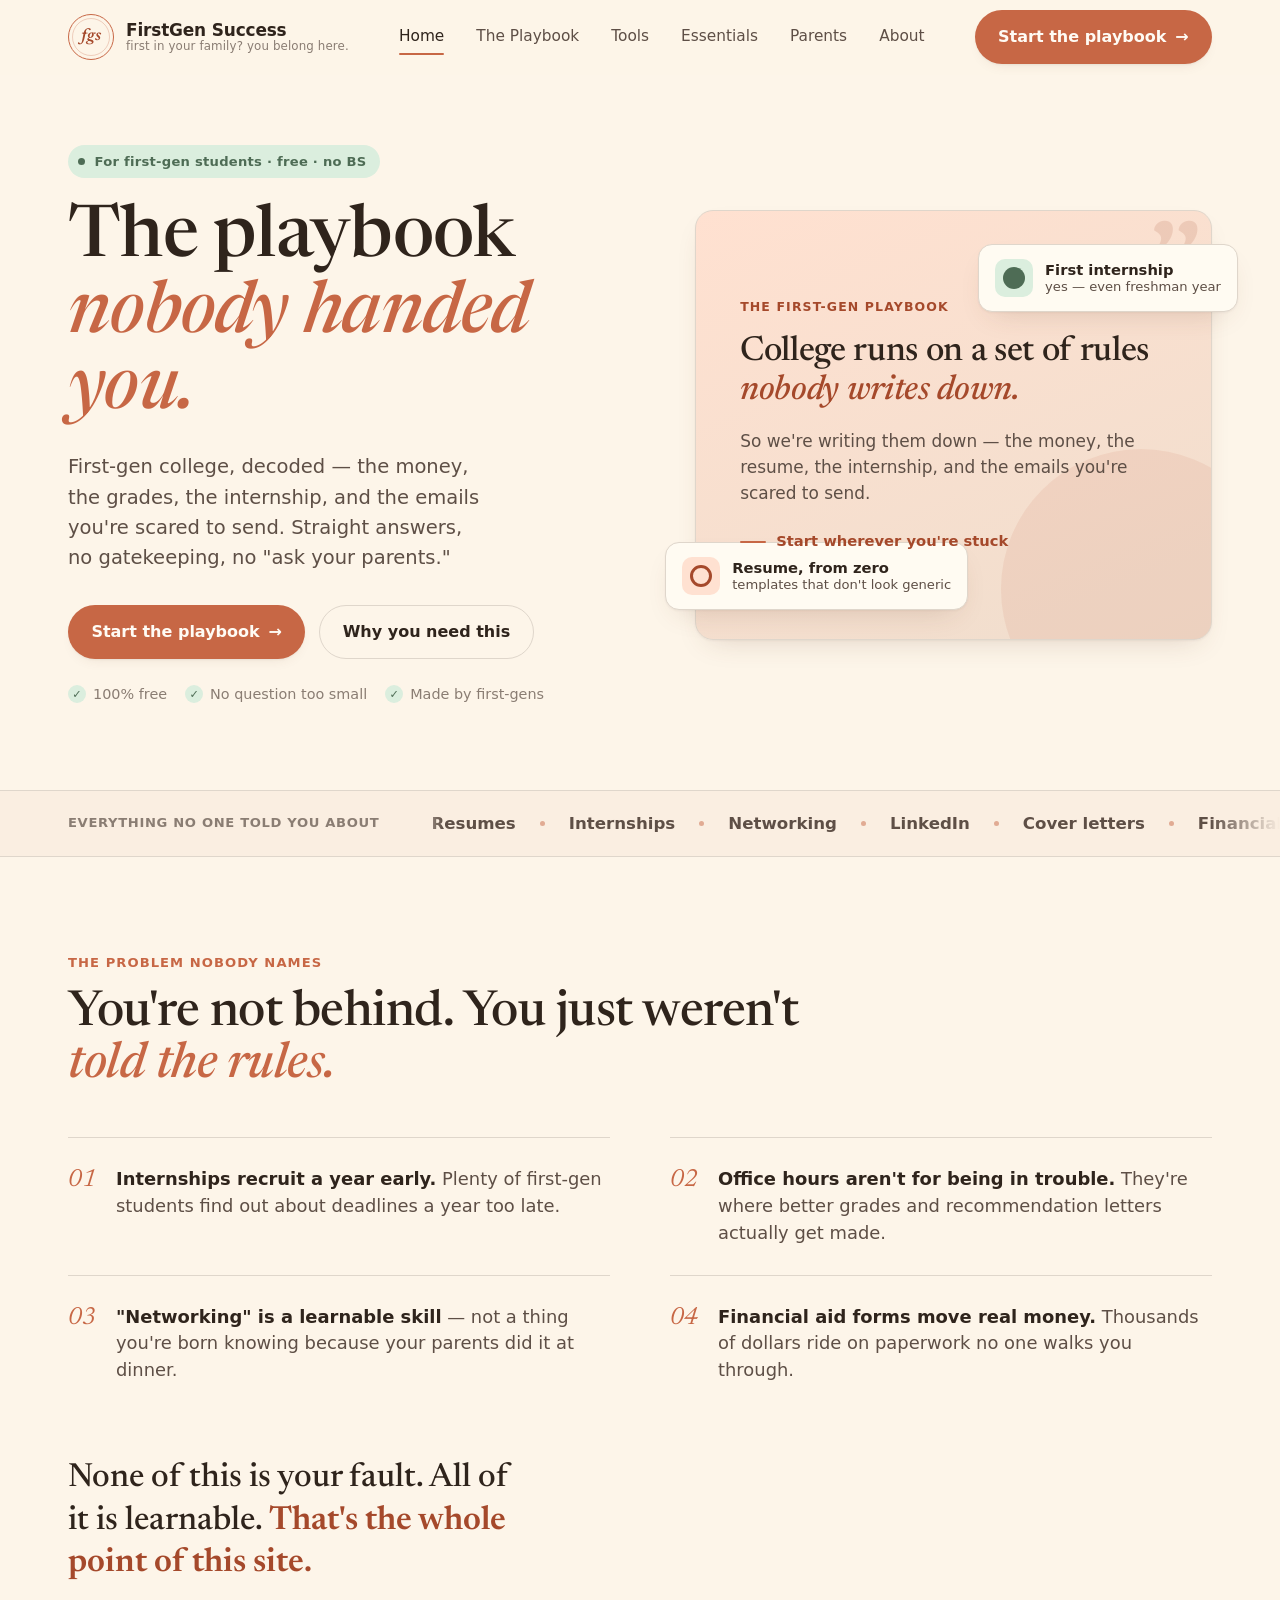
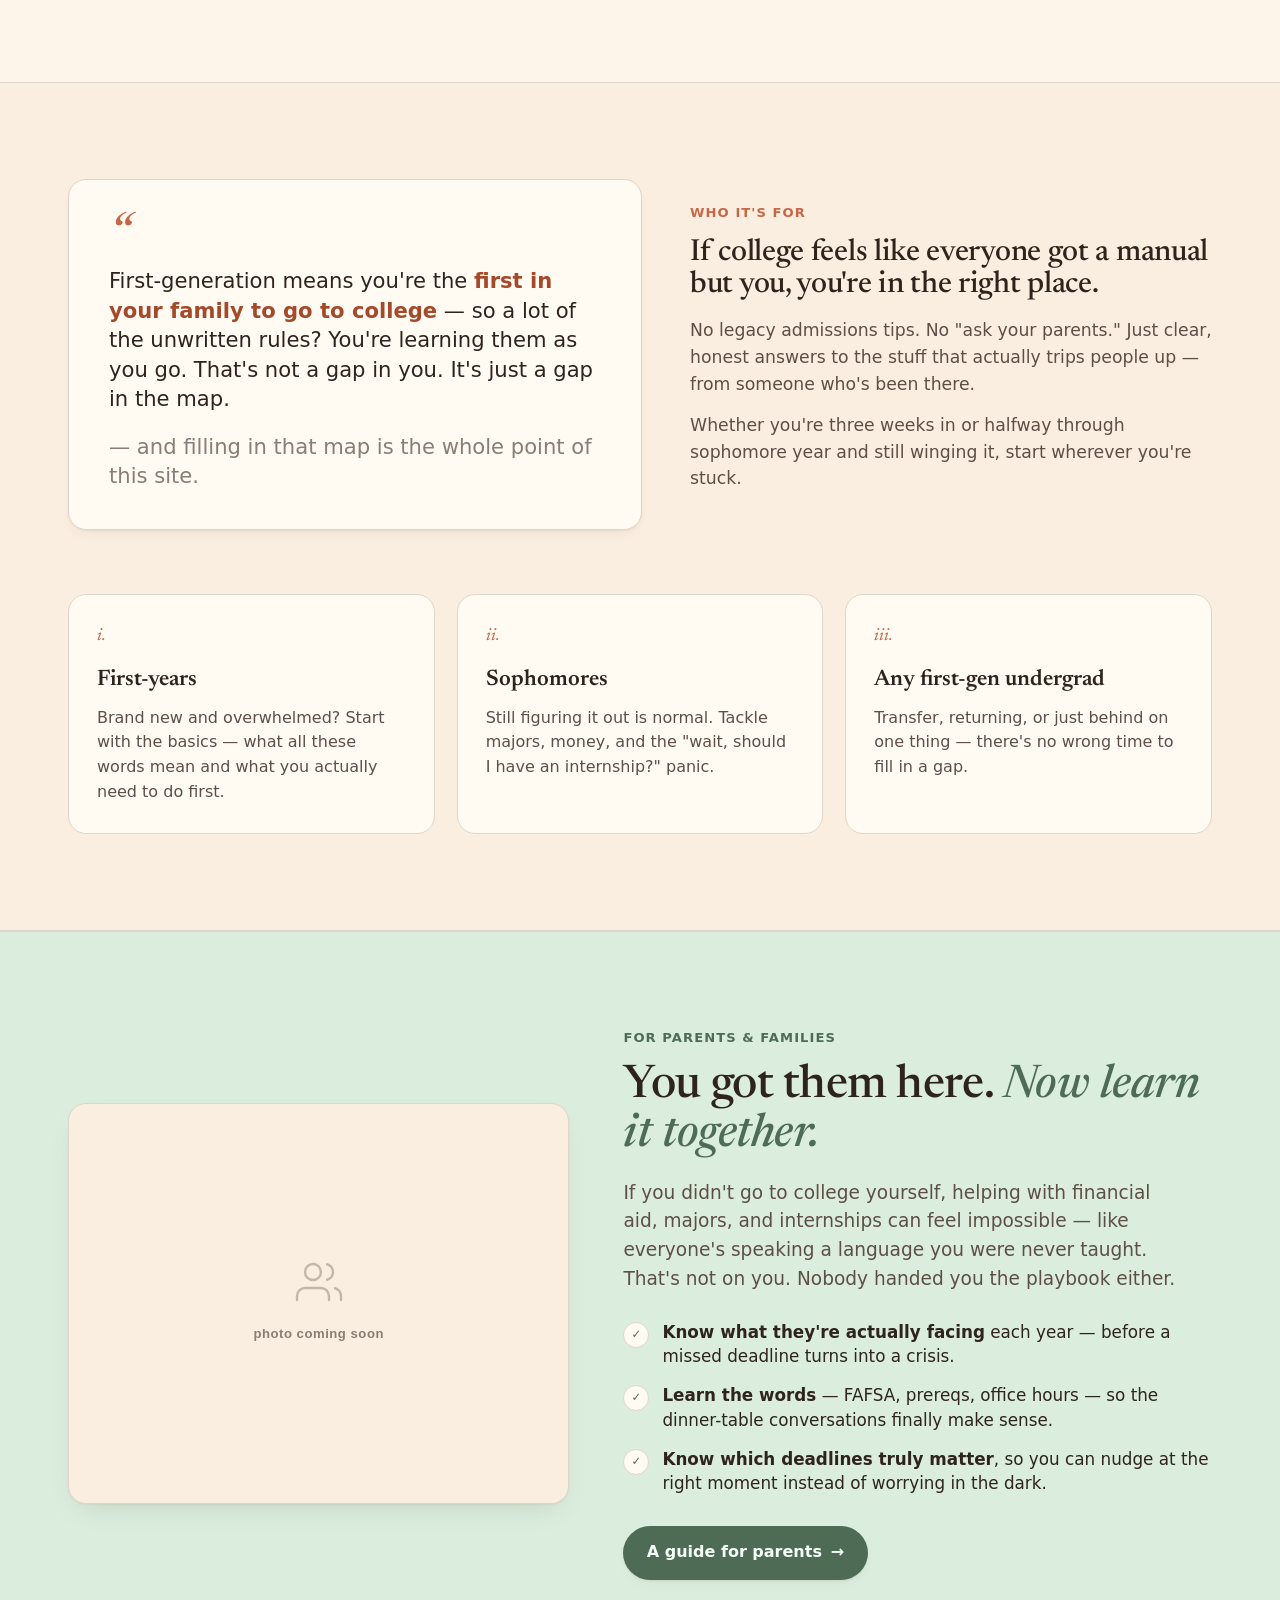
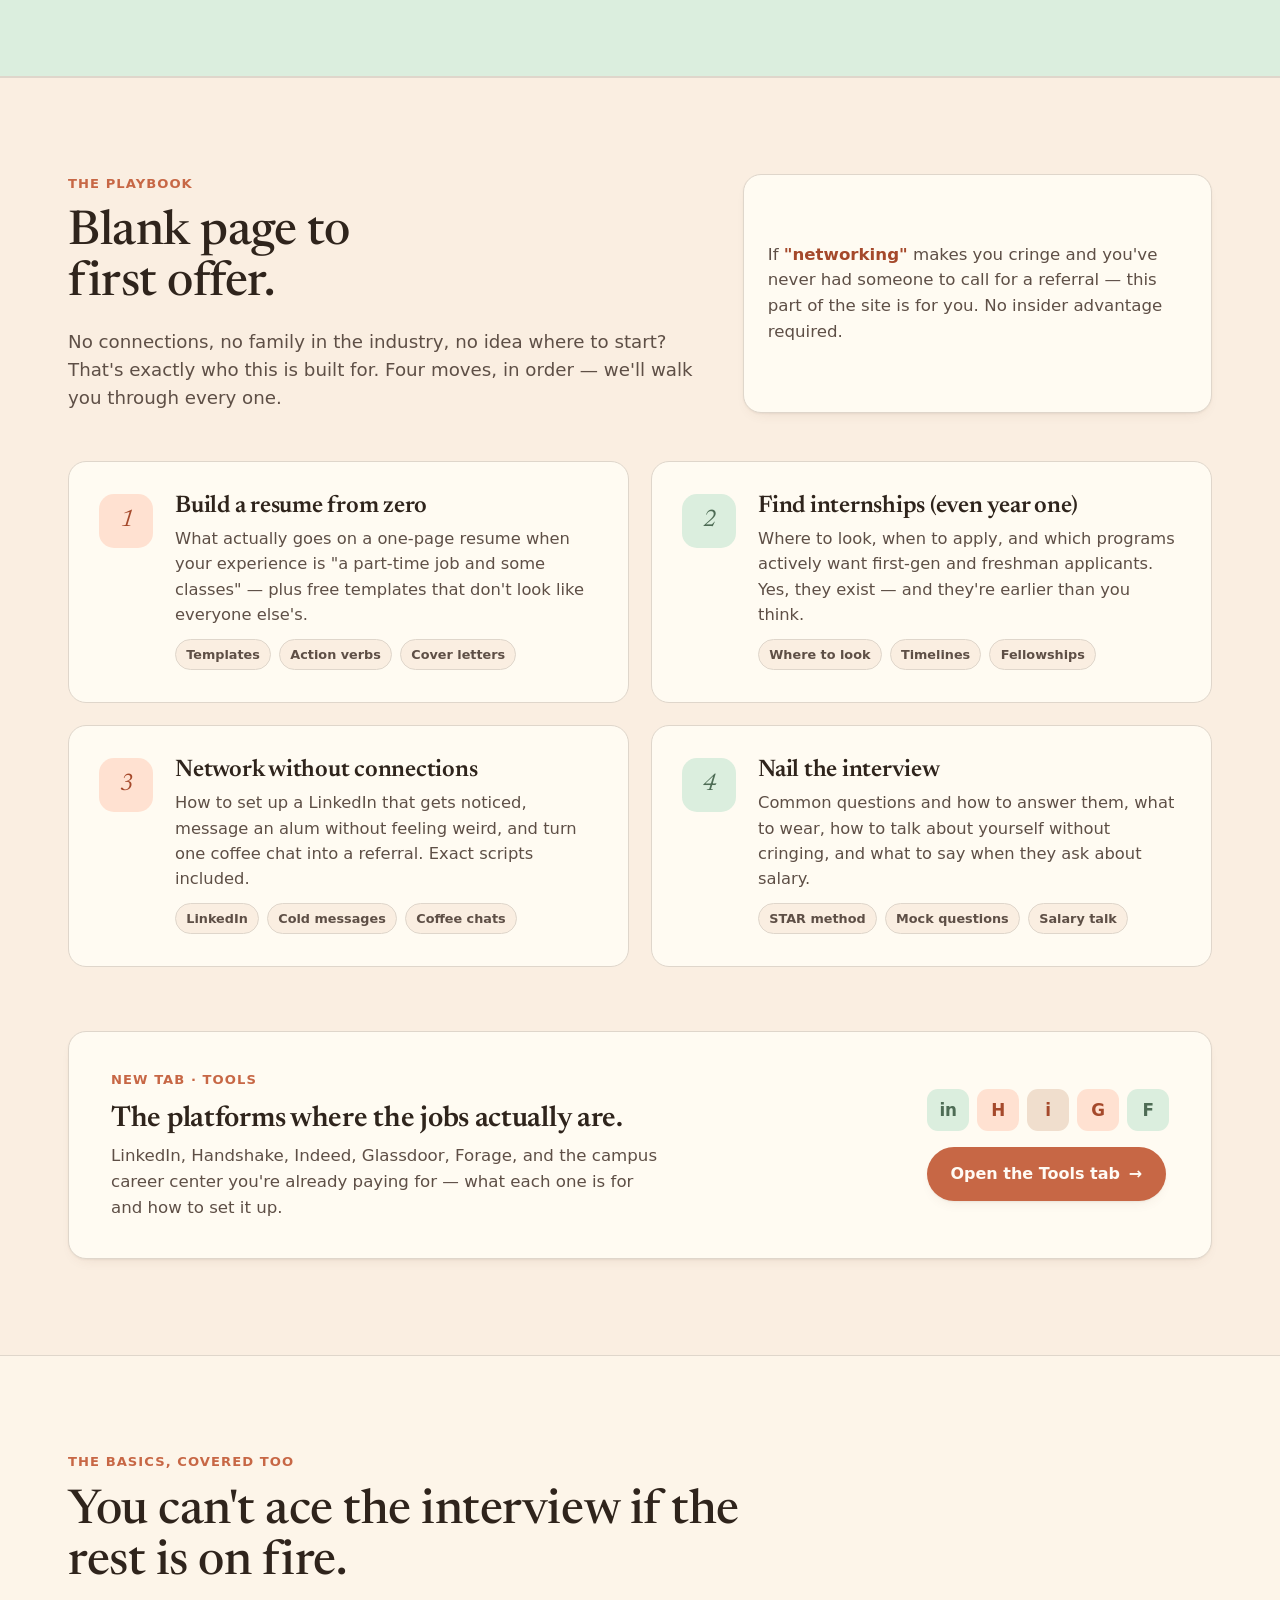
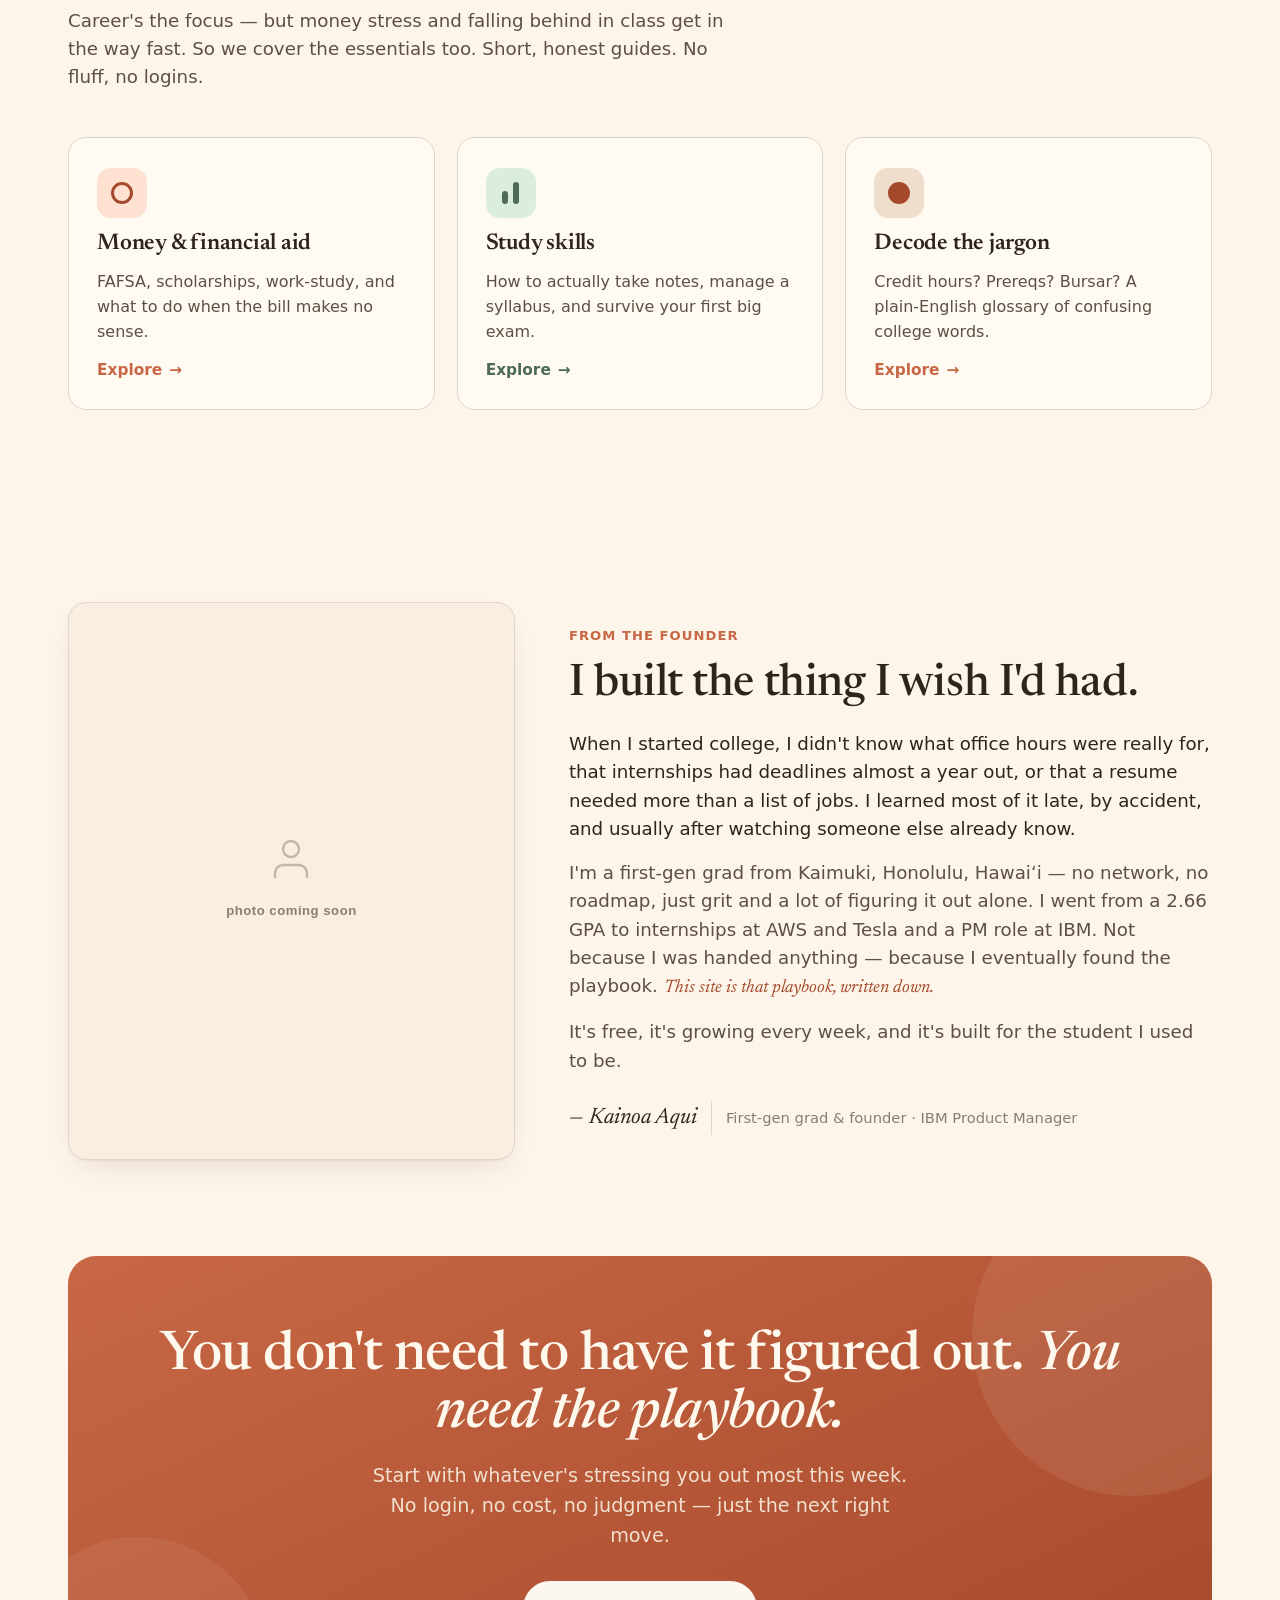
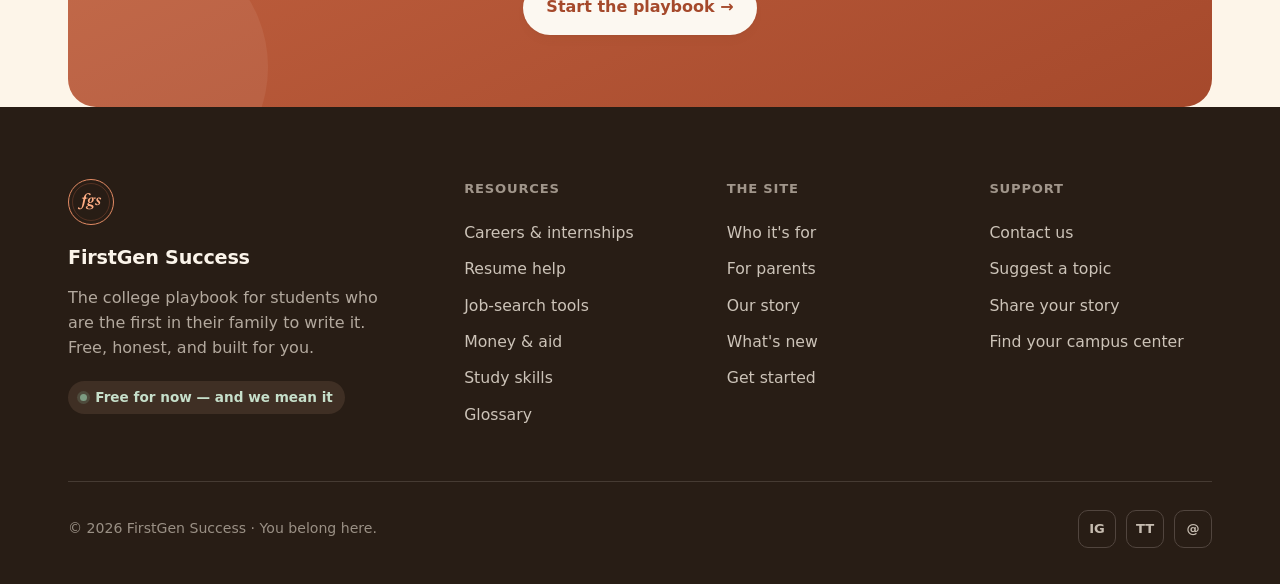
==== commit 0136bca2: "Polish: fix mobile menu opacity, reveal animations, clean placeholder photos, stronger header" ====
--- a/index.html
+++ b/index.html
@@ -196,7 +196,10 @@
     <div class="wrap">
       <div class="parents-grid reveal">
         <div class="ph parents-photo">
-          <span class="ph-label">parent &amp; student · move-in day, proud</span>
+          <div class="ph-inner">
+            <svg width="48" height="48" viewBox="0 0 24 24" fill="none" stroke="currentColor" stroke-width="1.2" stroke-linecap="round" stroke-linejoin="round" style="opacity:.35;color:var(--ink-soft)"><path d="M17 21v-2a4 4 0 0 0-4-4H5a4 4 0 0 0-4 4v2"/><circle cx="9" cy="7" r="4"/><path d="M23 21v-2a4 4 0 0 0-3-3.87"/><path d="M16 3.13a4 4 0 0 1 0 7.75"/></svg>
+            <span class="ph-label">Photo coming soon</span>
+          </div>
         </div>
         <div class="parents-body">
           <div class="sec-tag">For parents &amp; families</div>
@@ -331,7 +334,10 @@
     <div class="wrap">
       <div class="founder-grid reveal">
         <div class="ph founder-photo">
-          <span class="ph-label">founder portrait · warm, approachable</span>
+          <div class="ph-inner">
+            <svg width="48" height="48" viewBox="0 0 24 24" fill="none" stroke="currentColor" stroke-width="1.2" stroke-linecap="round" stroke-linejoin="round" style="opacity:.35;color:var(--ink-soft)"><path d="M20 21v-2a4 4 0 0 0-4-4H8a4 4 0 0 0-4 4v2"/><circle cx="12" cy="7" r="4"/></svg>
+            <span class="ph-label">Photo coming soon</span>
+          </div>
         </div>
         <div class="founder-body">
           <div class="founder-kicker">From the founder</div>
@@ -431,11 +437,25 @@
     document.body.style.overflow = '';
   }));
 
-  // reveal on scroll
+  // reveal on scroll — also fire immediately for elements already in view
   const io = new IntersectionObserver((entries) => {
-    entries.forEach(e => { if (e.isIntersecting){ e.target.classList.add('in'); io.unobserve(e.target); } });
-  }, { threshold:0.12 });
+    entries.forEach(e => {
+      if (e.isIntersecting){
+        e.target.classList.add('in');
+        io.unobserve(e.target);
+      }
+    });
+  }, { threshold:0.08, rootMargin:'0px 0px -40px 0px' });
+
   document.querySelectorAll('.reveal').forEach(el => io.observe(el));
+
+  // force-reveal anything above the fold immediately
+  window.addEventListener('load', () => {
+    document.querySelectorAll('.reveal').forEach(el => {
+      const rect = el.getBoundingClientRect();
+      if (rect.top < window.innerHeight) el.classList.add('in');
+    });
+  });
 </script>
 </body>
 </html>
--- a/styles.css
+++ b/styles.css
@@ -58,12 +58,13 @@
   /* ---------- nav ---------- */
   header{
     position:sticky; top:0; z-index:50;
-    background:oklch(0.972 0.018 78 / .82);
+    background:oklch(0.972 0.018 78 / .96);
     backdrop-filter:saturate(140%) blur(12px);
+    -webkit-backdrop-filter:saturate(140%) blur(12px);
     border-bottom:1px solid transparent;
     transition:border-color .25s ease, background .25s ease;
   }
-  header.scrolled{ border-bottom-color:var(--line); background:oklch(0.972 0.018 78 / .94); }
+  header.scrolled{ border-bottom-color:var(--line); background:oklch(0.972 0.018 78 / .98); }
   .nav{ display:flex; align-items:center; justify-content:space-between; height:74px; }
   .brand{ display:flex; align-items:center; gap:12px; }
   .logo{
@@ -114,14 +115,16 @@
   .hero-visual{ position:relative; }
   .ph{
     position:relative; border-radius:var(--radius); overflow:hidden;
-    background:
-      repeating-linear-gradient(45deg, oklch(0.9 0.03 60) 0 11px, oklch(0.93 0.025 65) 11px 22px);
+    background:oklch(0.955 0.022 72);
     border:1px solid var(--line);
     display:grid; place-items:center;
   }
+  .ph-inner{
+    display:flex; flex-direction:column; align-items:center; gap:12px;
+  }
   .ph .ph-label{
-    font-family:"Hanken Grotesque", monospace; font-size:.78rem; font-weight:600; letter-spacing:.04em;
-    color:var(--ink-soft); background:var(--paper); padding:.5em .85em; border-radius:8px; border:1px solid var(--line);
+    font-family:"Hanken Grotesque", sans-serif; font-size:.82rem; font-weight:600; letter-spacing:.04em;
+    color:var(--ink-faint); padding:.4em .8em; border-radius:8px;
     text-transform:lowercase;
   }
   .hero-photo{ aspect-ratio:4/5; box-shadow:var(--shadow); }
@@ -402,8 +405,12 @@
     .nav-links, .nav-right .btn{ display:none; }
     .menu-btn{ display:block; }
     .mobile-panel.open{
-      display:block; position:fixed; inset:74px 0 0; z-index:40;
-      background:var(--paper); padding:26px 28px; animation:fade .2s ease;
+      display:flex; flex-direction:column;
+      position:fixed; inset:74px 0 0; z-index:40;
+      background:var(--paper); padding:26px 28px;
+      border-top:1px solid var(--line);
+      overflow-y:auto;
+      animation:fade .2s ease;
     }
     .mobile-panel a{ display:block; font-size:1.4rem; font-family:"Newsreader",serif; padding:16px 0; border-bottom:1px solid var(--line); color:var(--ink); }
     .mobile-panel .btn{ display:inline-flex; margin-top:24px; width:100%; justify-content:center; }
@@ -441,8 +448,10 @@
   }
 
   /* reveal on scroll */
-  .reveal{ opacity:0; transform:translateY(22px); transition:opacity .7s ease, transform .7s ease; }
+  .reveal{ opacity:0; transform:translateY(18px); transition:opacity .6s ease, transform .6s ease; }
   .reveal.in{ opacity:1; transform:none; }
+  /* fallback: if JS hasn't fired yet, still show content */
+  @media (prefers-reduced-motion: reduce){ .reveal{ opacity:1; transform:none; } }
 
   /* ============ tabs (active state) ============ */
   .nav-links a.active{ color:var(--ink); }
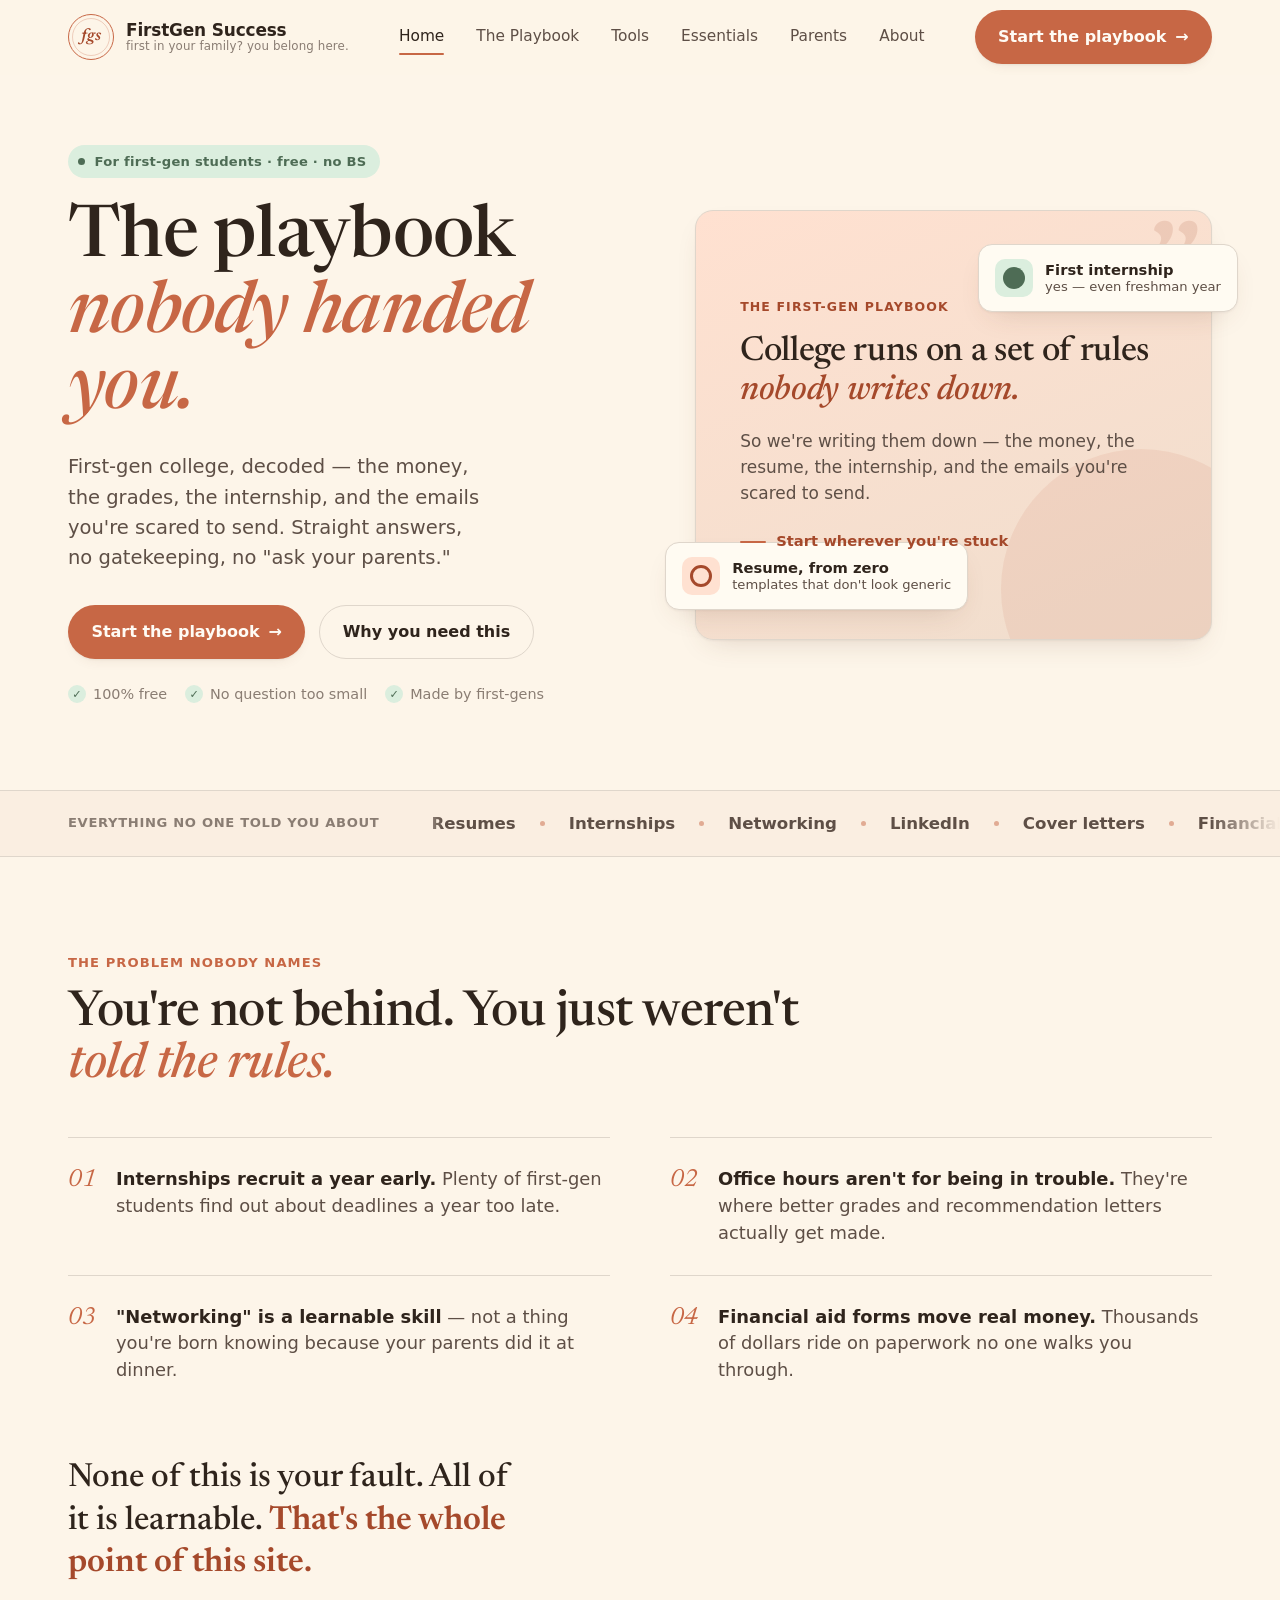
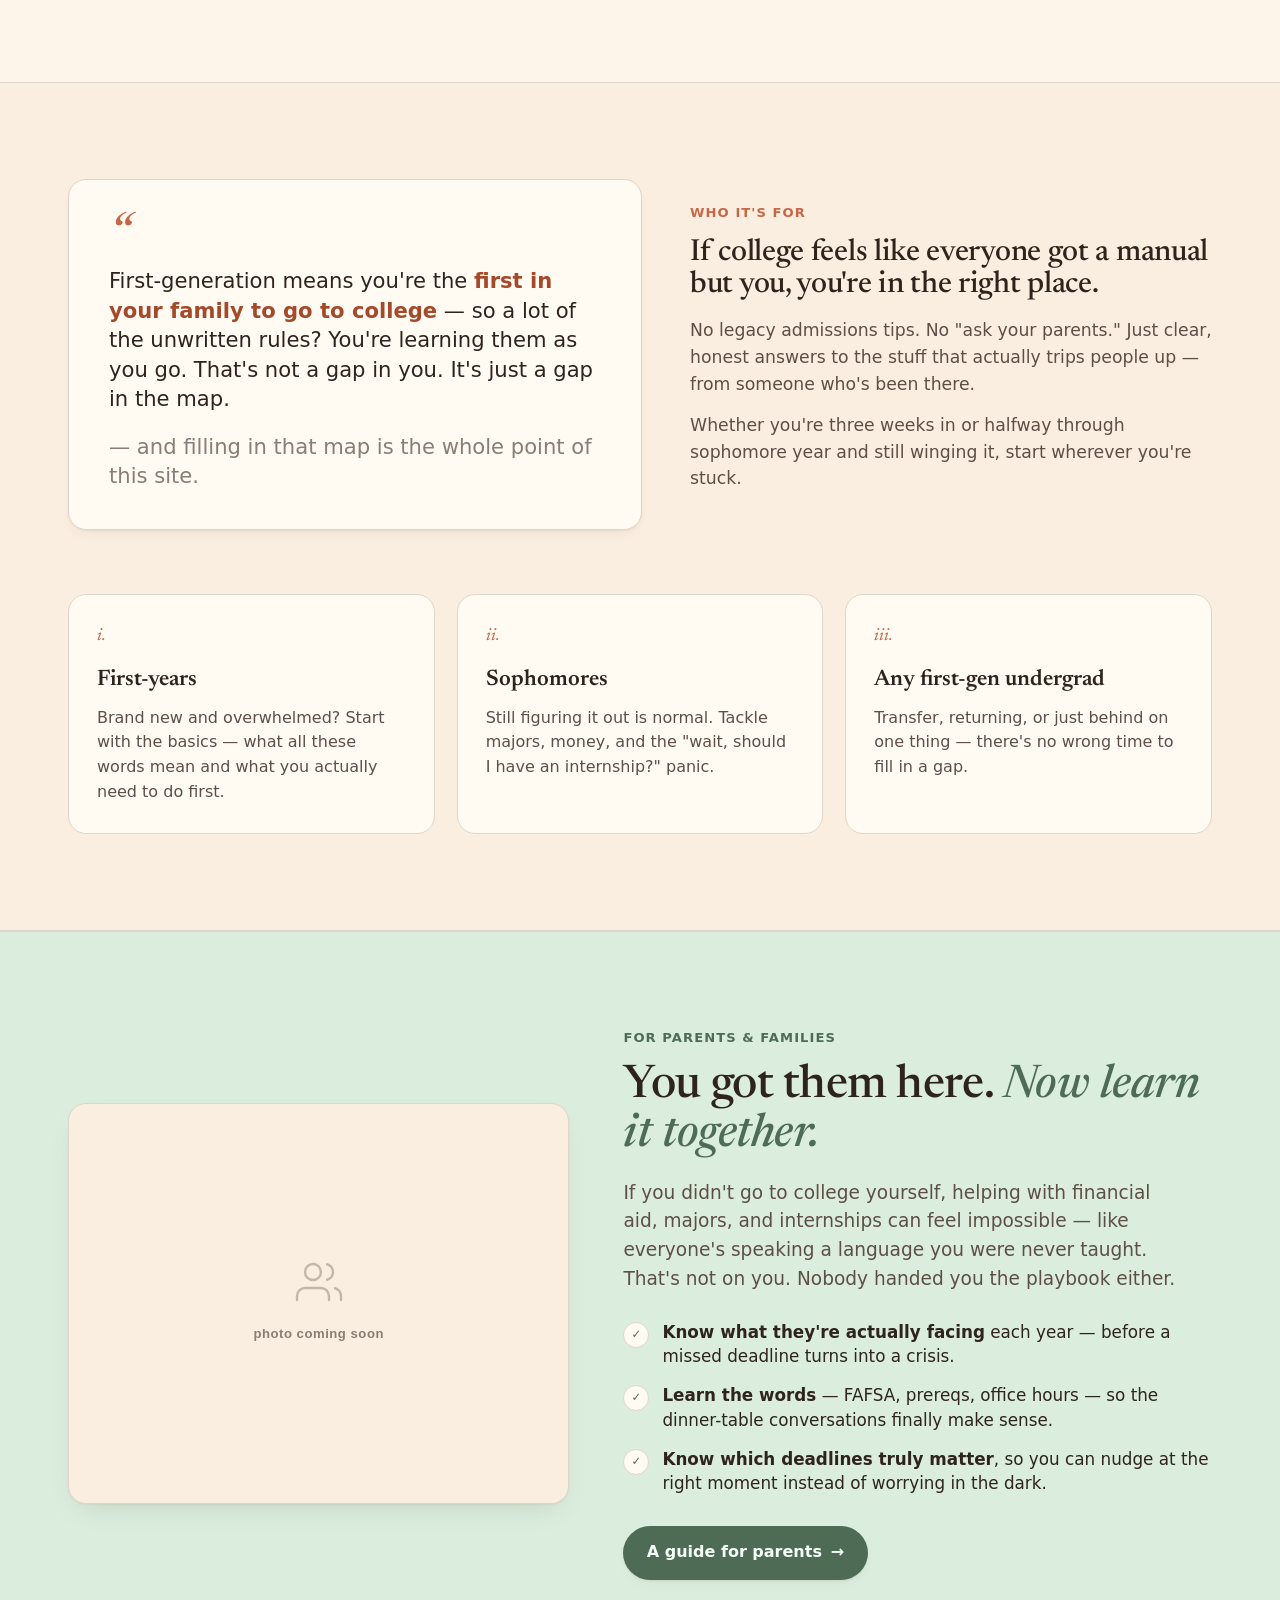
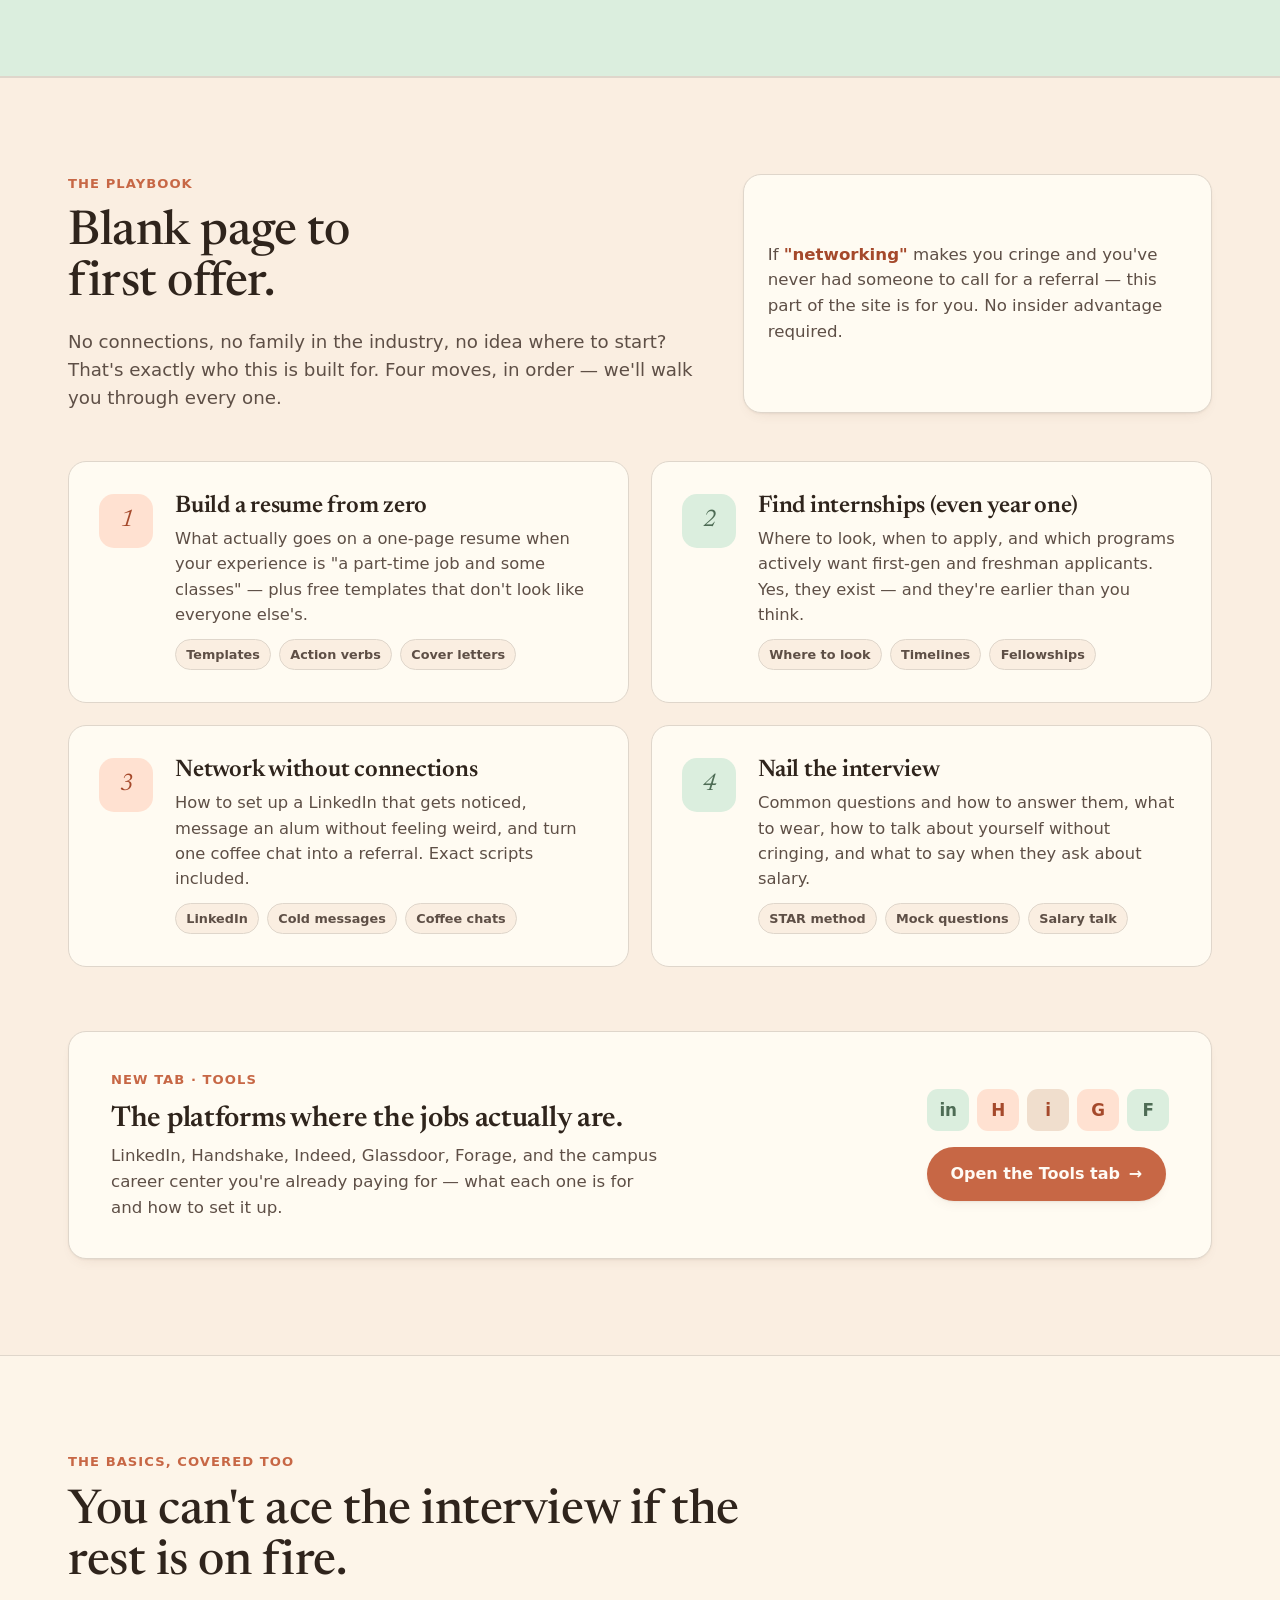
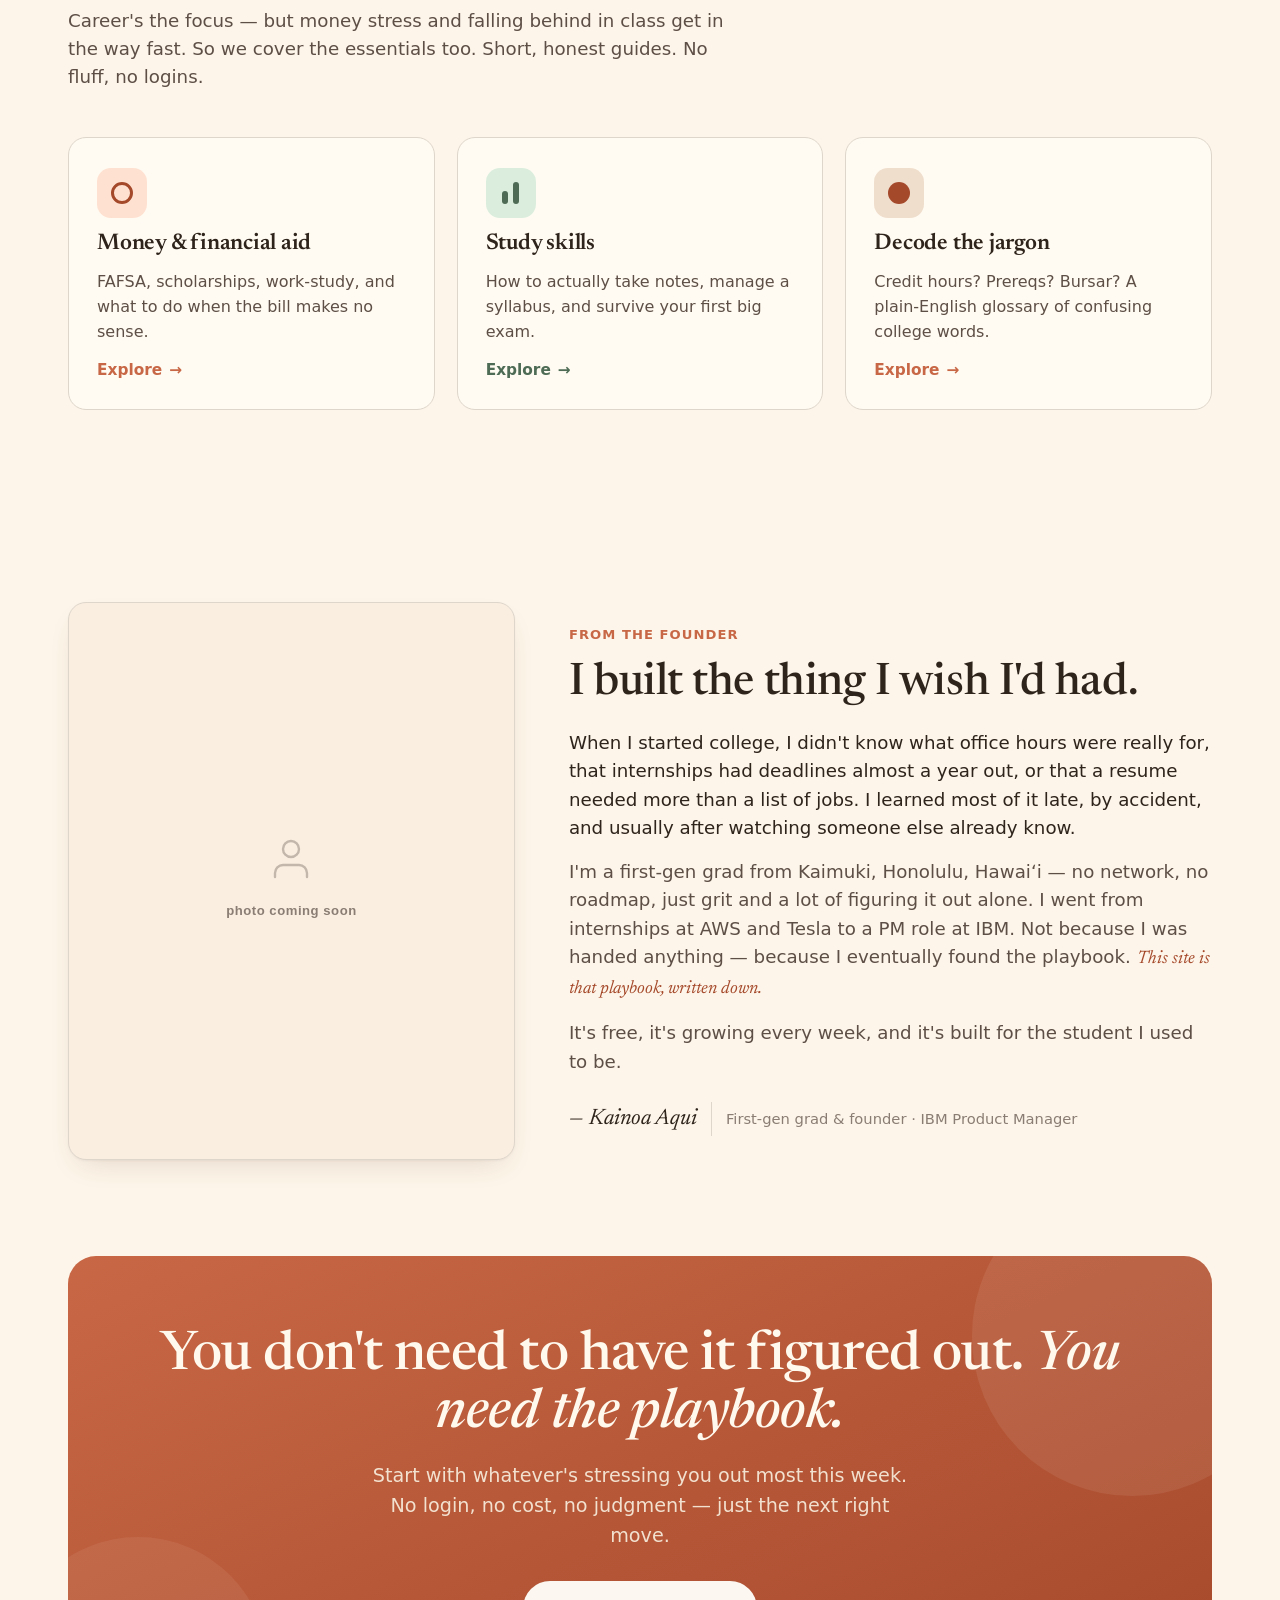
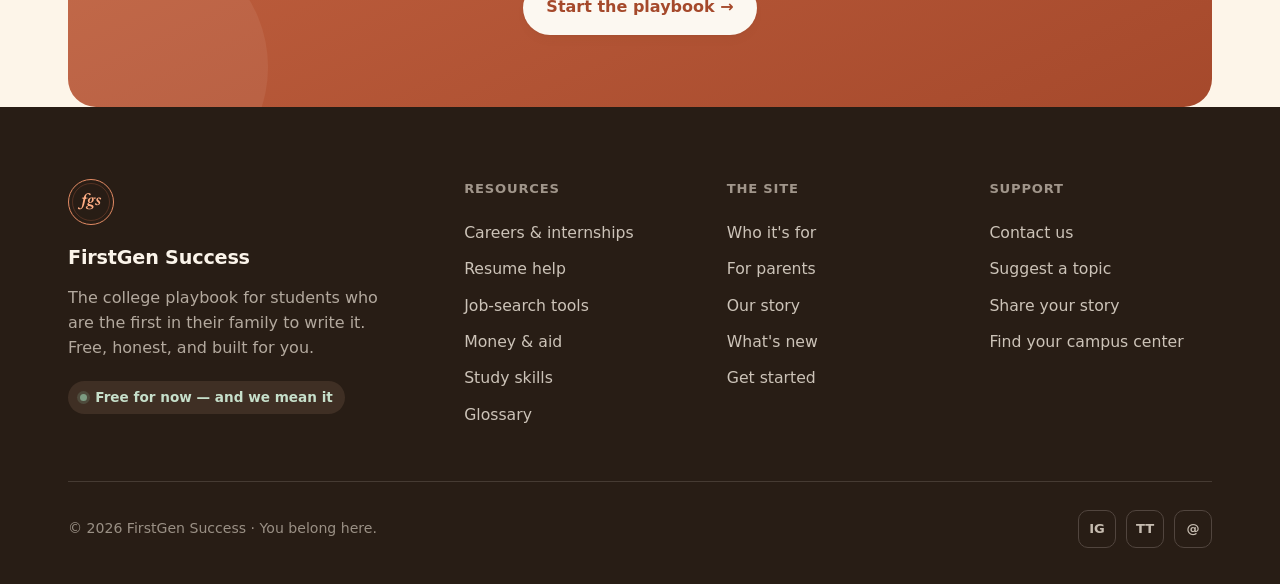
==== commit bf6a9f3b: "Remove GPA from founder bio" ====
--- a/index.html
+++ b/index.html
@@ -343,7 +343,7 @@
           <div class="founder-kicker">From the founder</div>
           <h2>I built the thing I wish I'd had.</h2>
           <p class="first">When I started college, I didn't know what office hours were really for, that internships had deadlines almost a year out, or that a resume needed more than a list of jobs. I learned most of it late, by accident, and usually after watching someone else already know.</p>
-          <p>I'm a first-gen grad from Kaimuki, Honolulu, Hawaiʻi — no network, no roadmap, just grit and a lot of figuring it out alone. I went from a 2.66 GPA to internships at AWS and Tesla and a PM role at IBM. Not because I was handed anything — because I eventually found the playbook. <em>This site is that playbook, written down.</em></p>
+          <p>I'm a first-gen grad from Kaimuki, Honolulu, Hawaiʻi — no network, no roadmap, just grit and a lot of figuring it out alone. I went from internships at AWS and Tesla to a PM role at IBM. Not because I was handed anything — because I eventually found the playbook. <em>This site is that playbook, written down.</em></p>
           <p>It's free, it's growing every week, and it's built for the student I used to be.</p>
           <div class="founder-sig">
             <span class="name">— Kainoa Aqui</span>
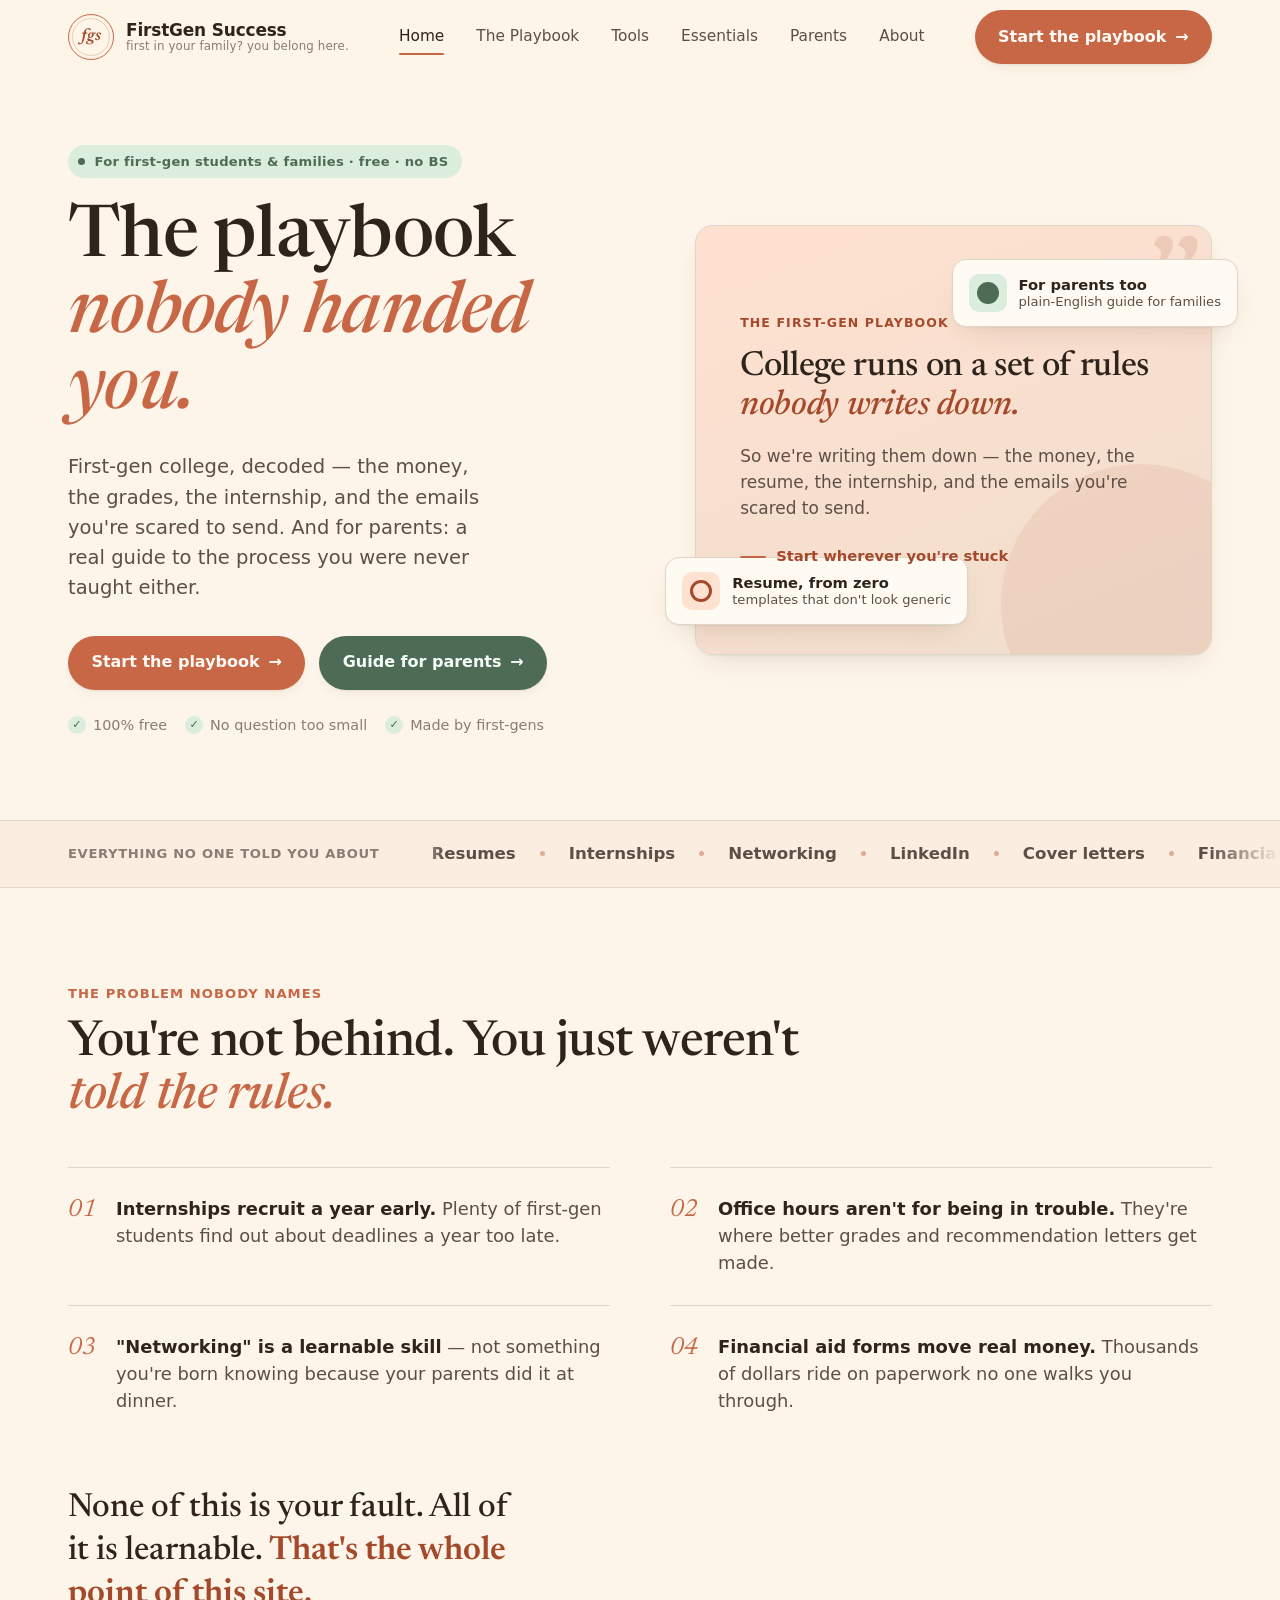
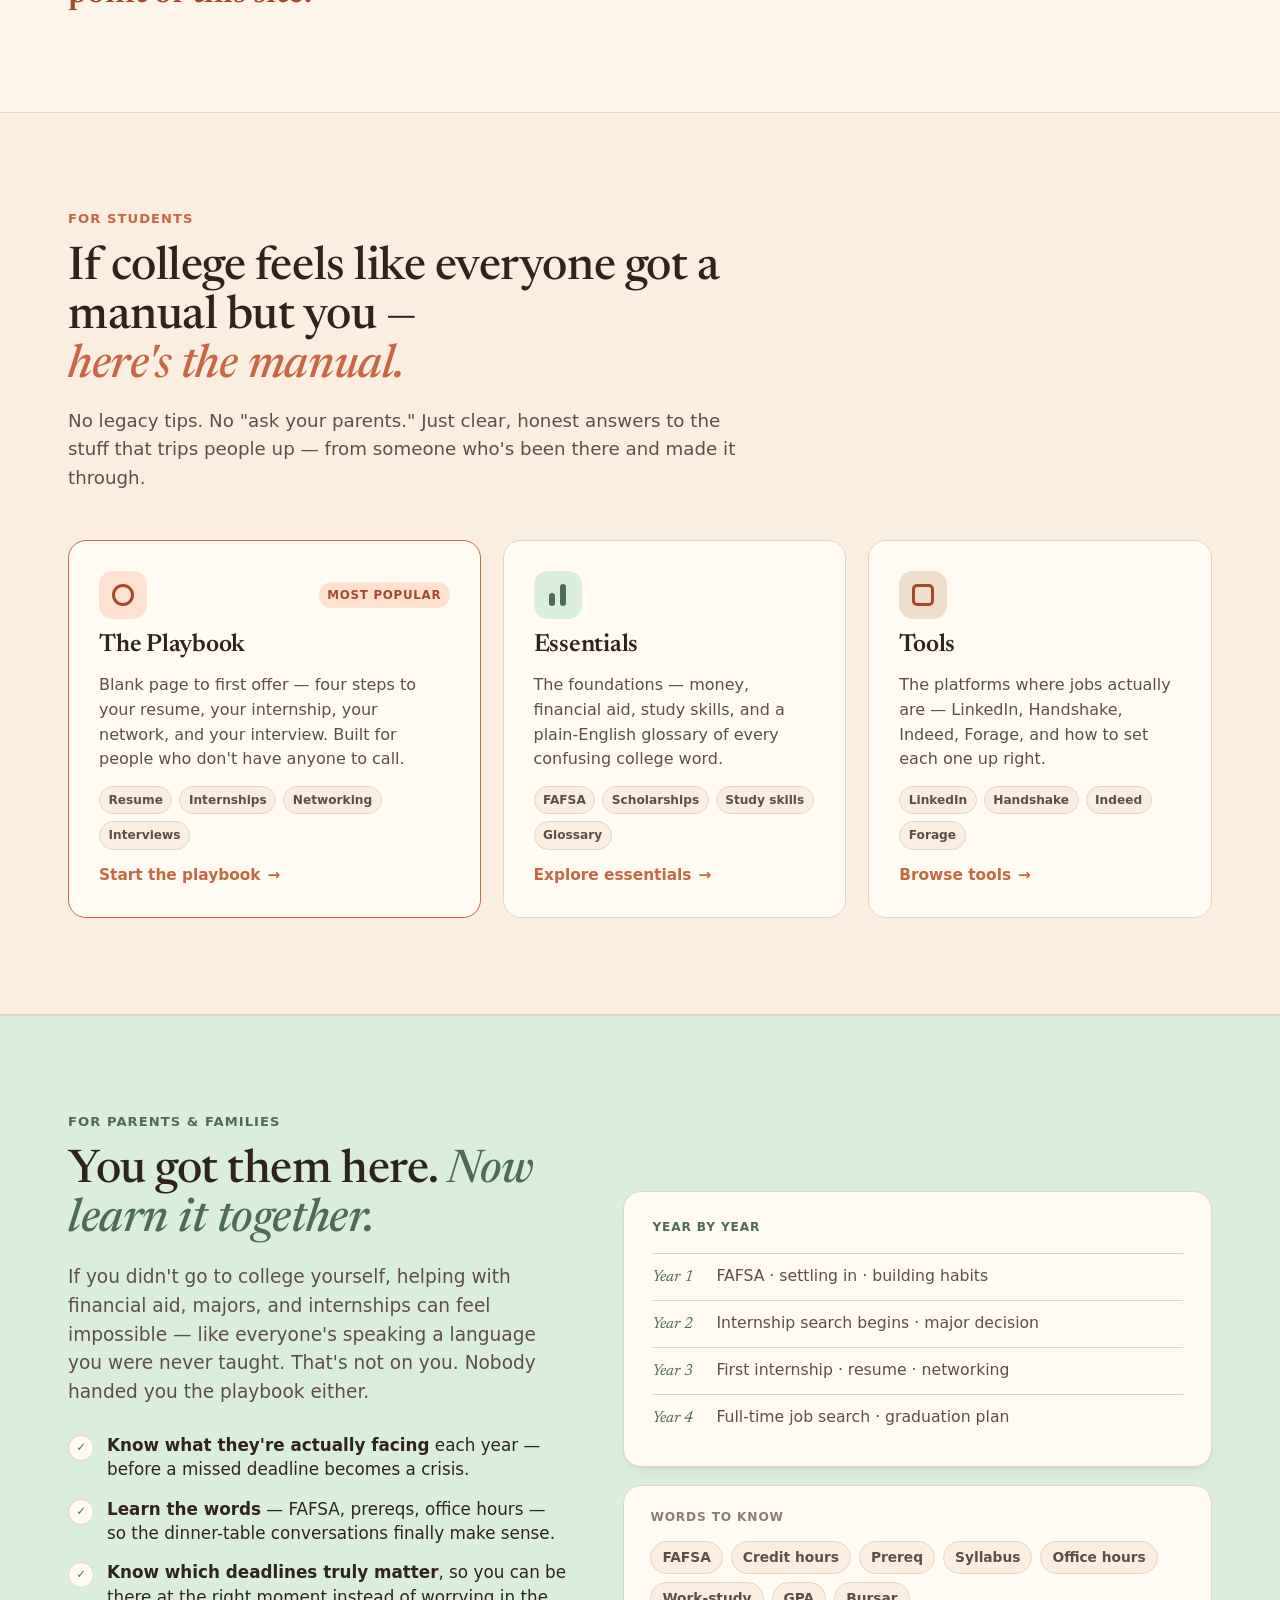
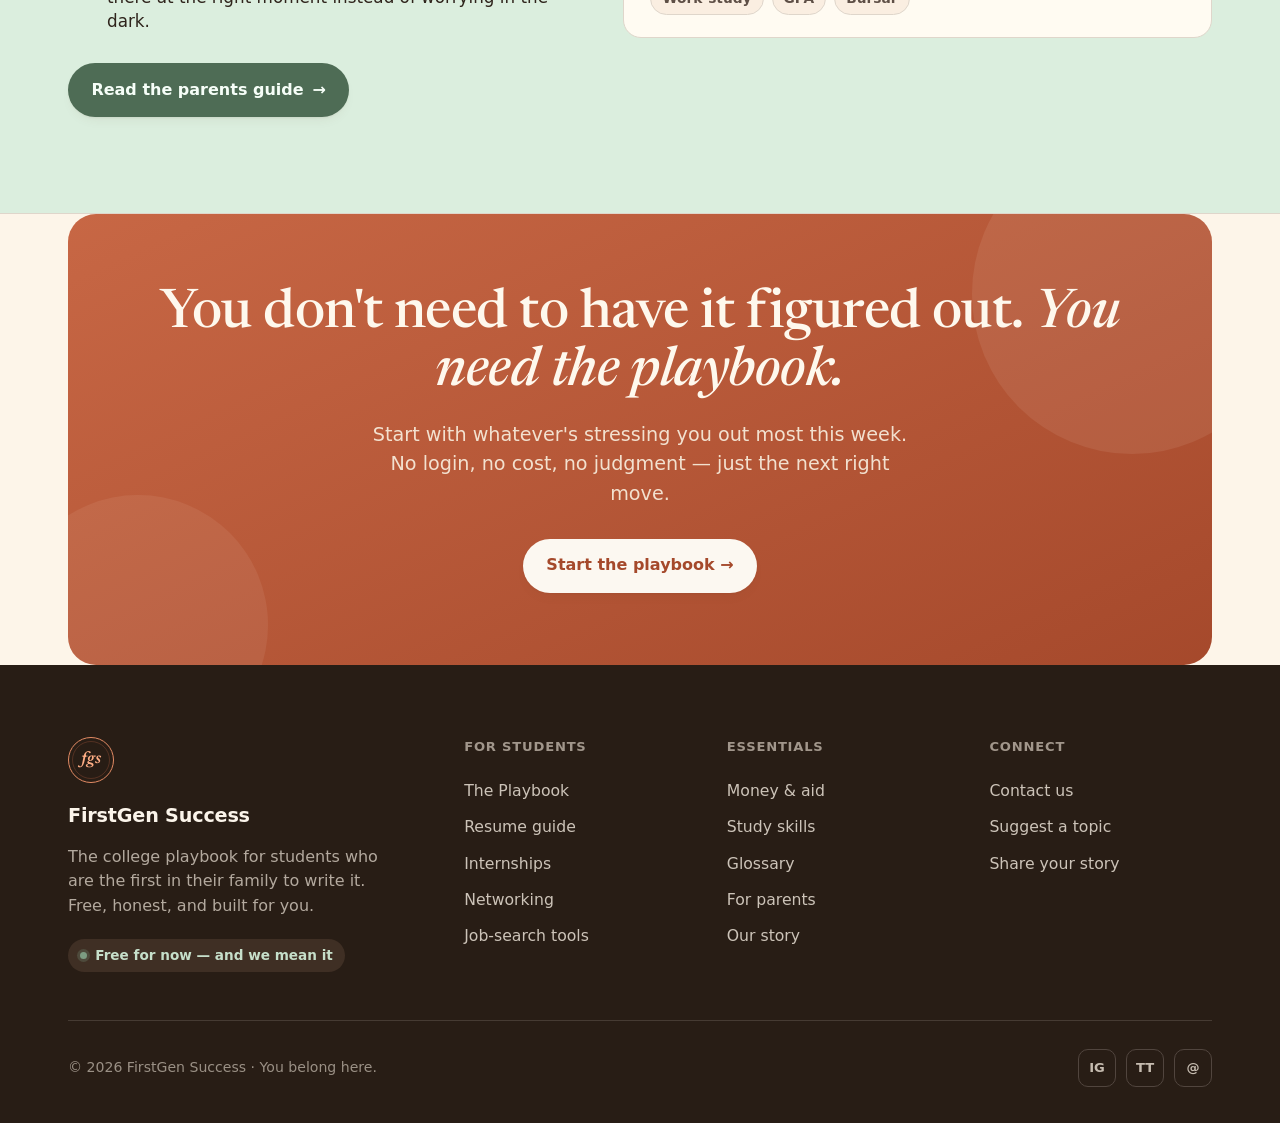
==== commit a4acb512: "Expand to full multi-page site: playbook, essentials, parents, about pages + cleaned landing page" ====
--- a/index.html
+++ b/index.html
@@ -4,15 +4,15 @@
 <meta charset="UTF-8" />
 <meta name="viewport" content="width=device-width, initial-scale=1.0" />
 <title>FirstGen Success — The Playbook Nobody Handed You</title>
-<meta name="description" content="FirstGen Success is a free resource for first-generation college students. Resumes, internships, networking, financial aid — straight answers, no gatekeeping." />
-<meta name="keywords" content="first generation college student, first gen resources, college internships, FAFSA help, resume for college students, first gen success" />
+<meta name="description" content="FirstGen Success is a free resource for first-generation college students and their families. Resumes, internships, financial aid, and a full guide for parents — straight answers, no gatekeeping." />
+<meta name="keywords" content="first generation college student, first gen resources, college internships, FAFSA help, resume for college students, first gen success, guide for parents of college students" />
 <meta property="og:title" content="FirstGen Success — The Playbook Nobody Handed You" />
-<meta property="og:description" content="Free resources for first-gen college students. The money, the resume, the internship, and the emails you're scared to send." />
+<meta property="og:description" content="Free resources for first-gen college students and their parents. The money, the resume, the internship, and the emails you're scared to send." />
 <meta property="og:type" content="website" />
 <meta property="og:url" content="https://kainoa-builds.github.io/firstgensuccess/" />
 <meta name="twitter:card" content="summary_large_image" />
 <meta name="twitter:title" content="FirstGen Success — The Playbook Nobody Handed You" />
-<meta name="twitter:description" content="Free resources for first-gen college students. The money, the resume, the internship, and the emails you're scared to send." />
+<meta name="twitter:description" content="Free resources for first-gen students and their families. Straight answers, no gatekeeping." />
 <link rel="preconnect" href="https://fonts.googleapis.com" />
 <link rel="preconnect" href="https://fonts.gstatic.com" crossorigin />
 <link href="https://fonts.googleapis.com/css2?family=Newsreader:ital,opsz,wght@0,6..72,400;0,6..72,500;0,6..72,600;1,6..72,400;1,6..72,500&family=Hanken+Grotesque:wght@400;500;600;700&display=swap" rel="stylesheet" />
@@ -22,7 +22,7 @@
 
 <header id="header">
   <div class="wrap nav">
-    <a class="brand" href="#top" aria-label="FirstGen Success home">
+    <a class="brand" href="index.html" aria-label="FirstGen Success home">
       <div class="logo">fgs</div>
       <div class="brand-text">
         <span class="brand-name">FirstGen Success</span>
@@ -30,28 +30,28 @@
       </div>
     </a>
     <nav class="nav-links" aria-label="Primary">
-      <a href="#top" class="active">Home</a>
-      <a href="#careers">The Playbook</a>
+      <a href="index.html" class="active">Home</a>
+      <a href="playbook.html">The Playbook</a>
       <a href="tools.html">Tools</a>
-      <a href="#resources">Essentials</a>
-      <a href="#parents">Parents</a>
-      <a href="#about">About</a>
+      <a href="essentials.html">Essentials</a>
+      <a href="parents.html">Parents</a>
+      <a href="about.html">About</a>
     </nav>
     <div class="nav-right">
-      <a class="btn btn-primary" href="#careers">Start the playbook <span class="arr">→</span></a>
+      <a class="btn btn-primary" href="playbook.html">Start the playbook <span class="arr">→</span></a>
       <button class="menu-btn" id="menuBtn" aria-label="Open menu" aria-expanded="false">
         <span></span><span></span><span></span>
       </button>
     </div>
   </div>
   <div class="mobile-panel" id="mobilePanel">
-    <a href="#top" class="active">Home</a>
-    <a href="#careers">The Playbook</a>
+    <a href="index.html" class="active">Home</a>
+    <a href="playbook.html">The Playbook</a>
     <a href="tools.html">Tools</a>
-    <a href="#resources">Essentials</a>
-    <a href="#parents">Parents</a>
-    <a href="#about">About</a>
-    <a class="btn btn-primary" href="#careers">Start the playbook →</a>
+    <a href="essentials.html">Essentials</a>
+    <a href="parents.html">Parents</a>
+    <a href="about.html">About</a>
+    <a class="btn btn-primary" href="playbook.html">Start the playbook →</a>
   </div>
 </header>
 
@@ -61,12 +61,12 @@
   <section class="hero">
     <div class="wrap hero-grid">
       <div class="hero-copy">
-        <span class="eyebrow"><span class="dot"></span> For first-gen students · free · no BS</span>
+        <span class="eyebrow"><span class="dot"></span> For first-gen students &amp; families · free · no BS</span>
         <h1>The playbook<br /><em>nobody handed you.</em></h1>
-        <p class="lede">First-gen college, decoded — the money, the grades, the internship, and the emails you're scared to send. Straight answers, no gatekeeping, no "ask your parents."</p>
+        <p class="lede">First-gen college, decoded — the money, the grades, the internship, and the emails you're scared to send. And for parents: a real guide to the process you were never taught either.</p>
         <div class="hero-cta">
-          <a class="btn btn-primary" href="#careers">Start the playbook <span class="arr">→</span></a>
-          <a class="btn btn-ghost" href="#gap">Why you need this</a>
+          <a class="btn btn-primary" href="playbook.html">Start the playbook <span class="arr">→</span></a>
+          <a class="btn btn-sage" href="parents.html">Guide for parents <span class="arr">→</span></a>
         </div>
         <div class="trust">
           <span class="pill"><span class="check">✓</span> 100% free</span>
@@ -88,7 +88,7 @@
         </div>
         <div class="float-card fc-2">
           <div class="ic" style="background:var(--sage-tint); color:var(--sage-deep);"><span class="g g-dot"></span></div>
-          <div class="ft"><b>First internship</b>yes — even freshman year</div>
+          <div class="ft"><b>For parents too</b>plain-English guide for families</div>
         </div>
       </div>
     </div>
@@ -106,7 +106,7 @@
           <span class="mq-item">LinkedIn</span><span class="mq-dot"></span>
           <span class="mq-item">Cover letters</span><span class="mq-dot"></span>
           <span class="mq-item">Financial aid</span><span class="mq-dot"></span>
-          <span class="mq-item">Scholarships</span><span class="mq-dot"></span>
+          <span class="mq-item">FAFSA</span><span class="mq-dot"></span>
           <span class="mq-item">Office hours</span><span class="mq-dot"></span>
           <span class="mq-item">Study habits</span><span class="mq-dot"></span>
           <span class="mq-item">Interviews</span><span class="mq-dot"></span>
@@ -116,7 +116,7 @@
           <span class="mq-item" aria-hidden="true">LinkedIn</span><span class="mq-dot" aria-hidden="true"></span>
           <span class="mq-item" aria-hidden="true">Cover letters</span><span class="mq-dot" aria-hidden="true"></span>
           <span class="mq-item" aria-hidden="true">Financial aid</span><span class="mq-dot" aria-hidden="true"></span>
-          <span class="mq-item" aria-hidden="true">Scholarships</span><span class="mq-dot" aria-hidden="true"></span>
+          <span class="mq-item" aria-hidden="true">FAFSA</span><span class="mq-dot" aria-hidden="true"></span>
           <span class="mq-item" aria-hidden="true">Office hours</span><span class="mq-dot" aria-hidden="true"></span>
           <span class="mq-item" aria-hidden="true">Study habits</span><span class="mq-dot" aria-hidden="true"></span>
           <span class="mq-item" aria-hidden="true">Interviews</span><span class="mq-dot" aria-hidden="true"></span>
@@ -125,7 +125,7 @@
     </div>
   </div>
 
-  <!-- THE GAP / THE NEED -->
+  <!-- THE GAP -->
   <section class="gap" id="gap">
     <div class="wrap">
       <div class="gap-head reveal">
@@ -139,11 +139,11 @@
         </div>
         <div class="gap-item">
           <span class="gap-no">02</span>
-          <p><b>Office hours aren't for being in trouble.</b> They're where better grades and recommendation letters actually get made.</p>
+          <p><b>Office hours aren't for being in trouble.</b> They're where better grades and recommendation letters get made.</p>
         </div>
         <div class="gap-item">
           <span class="gap-no">03</span>
-          <p><b>"Networking" is a learnable skill</b> — not a thing you're born knowing because your parents did it at dinner.</p>
+          <p><b>"Networking" is a learnable skill</b> — not something you're born knowing because your parents did it at dinner.</p>
         </div>
         <div class="gap-item">
           <span class="gap-no">04</span>
@@ -154,39 +154,49 @@
     </div>
   </section>
 
-  <!-- WHO IT'S FOR -->
-  <section class="who" id="who">
+  <!-- FOR STUDENTS -->
+  <section class="audience-students" id="students">
     <div class="wrap">
-      <div class="define reveal">
-        <div class="define-card">
-          <span class="qmark">“</span>
-          <p>First-generation means you're the <b>first in your family to go to college</b> — so a lot of the unwritten rules? You're learning them as you go. That's not a gap in you. It's just a gap in the map.</p>
-          <p class="define-note">— and filling in that map is the whole point of this site.</p>
-        </div>
-        <div class="define-side">
-          <div class="sec-tag">Who it's for</div>
-          <h3>If college feels like everyone got a manual but you, you're in the right place.</h3>
-          <p>No legacy admissions tips. No "ask your parents." Just clear, honest answers to the stuff that actually trips people up — from someone who's been there.</p>
-          <p>Whether you're three weeks in or halfway through sophomore year and still winging it, start wherever you're stuck.</p>
-        </div>
-      </div>
-
-      <div class="for-grid reveal">
-        <div class="for-card">
-          <div class="for-num">i.</div>
-          <h4>First-years</h4>
-          <p>Brand new and overwhelmed? Start with the basics — what all these words mean and what you actually need to do first.</p>
-        </div>
-        <div class="for-card">
-          <div class="for-num">ii.</div>
-          <h4>Sophomores</h4>
-          <p>Still figuring it out is normal. Tackle majors, money, and the "wait, should I have an internship?" panic.</p>
-        </div>
-        <div class="for-card">
-          <div class="for-num">iii.</div>
-          <h4>Any first-gen undergrad</h4>
-          <p>Transfer, returning, or just behind on one thing — there's no wrong time to fill in a gap.</p>
-        </div>
+      <div class="aud-head reveal">
+        <div class="sec-tag">For students</div>
+        <h2>If college feels like everyone got a manual but you —<br /><em>here's the manual.</em></h2>
+        <p class="aud-lede">No legacy tips. No "ask your parents." Just clear, honest answers to the stuff that trips people up — from someone who's been there and made it through.</p>
+      </div>
+      <div class="aud-grid reveal">
+        <a class="aud-card aud-card--primary" href="playbook.html">
+          <div class="aud-card-top">
+            <div class="aud-icon" style="background:var(--terra-tint); color:var(--terra-deep);">
+              <span class="g g-ring"></span>
+            </div>
+            <span class="aud-card-label">Most popular</span>
+          </div>
+          <h3>The Playbook</h3>
+          <p>Blank page to first offer — four steps to your resume, your internship, your network, and your interview. Built for people who don't have anyone to call.</p>
+          <div class="aud-tags"><span>Resume</span><span>Internships</span><span>Networking</span><span>Interviews</span></div>
+          <span class="aud-link">Start the playbook <span class="arr">→</span></span>
+        </a>
+        <a class="aud-card" href="essentials.html">
+          <div class="aud-card-top">
+            <div class="aud-icon" style="background:var(--sage-tint); color:var(--sage-deep);">
+              <span class="g g-bars"></span>
+            </div>
+          </div>
+          <h3>Essentials</h3>
+          <p>The foundations — money, financial aid, study skills, and a plain-English glossary of every confusing college word.</p>
+          <div class="aud-tags"><span>FAFSA</span><span>Scholarships</span><span>Study skills</span><span>Glossary</span></div>
+          <span class="aud-link">Explore essentials <span class="arr">→</span></span>
+        </a>
+        <a class="aud-card" href="tools.html">
+          <div class="aud-card-top">
+            <div class="aud-icon" style="background:var(--clay-tint); color:var(--terra-deep);">
+              <span class="g g-sq"></span>
+            </div>
+          </div>
+          <h3>Tools</h3>
+          <p>The platforms where jobs actually are — LinkedIn, Handshake, Indeed, Forage, and how to set each one up right.</p>
+          <div class="aud-tags"><span>LinkedIn</span><span>Handshake</span><span>Indeed</span><span>Forage</span></div>
+          <span class="aud-link">Browse tools <span class="arr">→</span></span>
+        </a>
       </div>
     </div>
   </section>
@@ -195,12 +205,6 @@
   <section class="parents" id="parents">
     <div class="wrap">
       <div class="parents-grid reveal">
-        <div class="ph parents-photo">
-          <div class="ph-inner">
-            <svg width="48" height="48" viewBox="0 0 24 24" fill="none" stroke="currentColor" stroke-width="1.2" stroke-linecap="round" stroke-linejoin="round" style="opacity:.35;color:var(--ink-soft)"><path d="M17 21v-2a4 4 0 0 0-4-4H5a4 4 0 0 0-4 4v2"/><circle cx="9" cy="7" r="4"/><path d="M23 21v-2a4 4 0 0 0-3-3.87"/><path d="M16 3.13a4 4 0 0 1 0 7.75"/></svg>
-            <span class="ph-label">Photo coming soon</span>
-          </div>
-        </div>
         <div class="parents-body">
           <div class="sec-tag">For parents &amp; families</div>
           <h2>You got them here. <em>Now learn it together.</em></h2>
@@ -208,7 +212,7 @@
           <div class="parents-points">
             <div class="parents-point">
               <span class="pp-ic">✓</span>
-              <p><b>Know what they're actually facing</b> each year — before a missed deadline turns into a crisis.</p>
+              <p><b>Know what they're actually facing</b> each year — before a missed deadline becomes a crisis.</p>
             </div>
             <div class="parents-point">
               <span class="pp-ic">✓</span>
@@ -216,139 +220,24 @@
             </div>
             <div class="parents-point">
               <span class="pp-ic">✓</span>
-              <p><b>Know which deadlines truly matter</b>, so you can nudge at the right moment instead of worrying in the dark.</p>
-            </div>
-          </div>
-          <a class="btn btn-sage" href="#">A guide for parents <span class="arr">→</span></a>
-        </div>
-      </div>
-    </div>
-  </section>
-
-  <!-- CAREER SUCCESS -->
-  <section class="careers" id="careers">
-    <div class="wrap">
-      <div class="careers-head reveal">
-        <div class="sec-head">
-          <div class="sec-tag">The Playbook</div>
-          <h2>Blank page to<br />first offer.</h2>
-          <p>No connections, no family in the industry, no idea where to start? That's exactly who this is built for. Four moves, in order — we'll walk you through every one.</p>
-        </div>
-        <div class="lead-note">
-          <p>If <b>"networking"</b> makes you cringe and you've never had someone to call for a referral — this part of the site is for you. No insider advantage required.</p>
-        </div>
-      </div>
-
-      <div class="career-grid reveal">
-        <div class="career-card">
-          <div class="career-step">1</div>
-          <div class="career-body">
-            <h3>Build a resume from zero</h3>
-            <p>What actually goes on a one-page resume when your experience is "a part-time job and some classes" — plus free templates that don't look like everyone else's.</p>
-            <div class="career-tags"><span>Templates</span><span>Action verbs</span><span>Cover letters</span></div>
-          </div>
-        </div>
-        <div class="career-card">
-          <div class="career-step">2</div>
-          <div class="career-body">
-            <h3>Find internships (even year one)</h3>
-            <p>Where to look, when to apply, and which programs actively want first-gen and freshman applicants. Yes, they exist — and they're earlier than you think.</p>
-            <div class="career-tags"><span>Where to look</span><span>Timelines</span><span>Fellowships</span></div>
-          </div>
-        </div>
-        <div class="career-card">
-          <div class="career-step">3</div>
-          <div class="career-body">
-            <h3>Network without connections</h3>
-            <p>How to set up a LinkedIn that gets noticed, message an alum without feeling weird, and turn one coffee chat into a referral. Exact scripts included.</p>
-            <div class="career-tags"><span>LinkedIn</span><span>Cold messages</span><span>Coffee chats</span></div>
-          </div>
-        </div>
-        <div class="career-card">
-          <div class="career-step">4</div>
-          <div class="career-body">
-            <h3>Nail the interview</h3>
-            <p>Common questions and how to answer them, what to wear, how to talk about yourself without cringing, and what to say when they ask about salary.</p>
-            <div class="career-tags"><span>STAR method</span><span>Mock questions</span><span>Salary talk</span></div>
-          </div>
-        </div>
-      </div>
-
-      <!-- TOOLS TEASER (now its own tab) -->
-      <a class="tools-teaser reveal" href="tools.html">
-        <div class="tt-main">
-          <div class="sec-tag">New tab · Tools</div>
-          <h3>The platforms where the jobs actually are.</h3>
-          <p class="tt-copy">LinkedIn, Handshake, Indeed, Glassdoor, Forage, and the campus career center you're already paying for — what each one is for and how to set it up.</p>
-        </div>
-        <div class="tt-side">
-          <div class="tt-logos">
-            <span class="tt-chip sage">in</span>
-            <span class="tt-chip terra">H</span>
-            <span class="tt-chip">i</span>
-            <span class="tt-chip terra">G</span>
-            <span class="tt-chip sage">F</span>
-          </div>
-          <span class="btn btn-primary">Open the Tools tab <span class="arr">→</span></span>
-        </div>
-      </a>
-    </div>
-  </section>
-
-  <!-- RESOURCES -->
-  <section id="resources">
-    <div class="wrap">
-      <div class="res-top reveal">
-        <div class="sec-head">
-          <div class="sec-tag">The basics, covered too</div>
-          <h2>You can't ace the interview if the rest is on fire.</h2>
-          <p>Career's the focus — but money stress and falling behind in class get in the way fast. So we cover the essentials too. Short, honest guides. No fluff, no logins.</p>
-        </div>
-      </div>
-
-      <div class="res-grid reveal">
-        <a class="res-card" href="#start" style="--accent:var(--terra);">
-          <div class="res-ic" style="background:var(--terra-tint); color:var(--terra-deep);"><span class="g g-ring"></span></div>
-          <h3>Money &amp; financial aid</h3>
-          <p>FAFSA, scholarships, work-study, and what to do when the bill makes no sense.</p>
-          <span class="res-link">Explore <span class="arr">→</span></span>
-        </a>
-        <a class="res-card" href="#start" style="--accent:var(--sage-deep);">
-          <div class="res-ic" style="background:var(--sage-tint); color:var(--sage-deep);"><span class="g g-bars"></span></div>
-          <h3>Study skills</h3>
-          <p>How to actually take notes, manage a syllabus, and survive your first big exam.</p>
-          <span class="res-link">Explore <span class="arr">→</span></span>
-        </a>
-        <a class="res-card" href="#start" style="--accent:var(--terra);">
-          <div class="res-ic" style="background:var(--clay-tint); color:var(--terra-deep);"><span class="g g-dot"></span></div>
-          <h3>Decode the jargon</h3>
-          <p>Credit hours? Prereqs? Bursar? A plain-English glossary of confusing college words.</p>
-          <span class="res-link">Explore <span class="arr">→</span></span>
-        </a>
-      </div>
-    </div>
-  </section>
-
-  <!-- ABOUT THE FOUNDER -->
-  <section class="founder" id="about">
-    <div class="wrap">
-      <div class="founder-grid reveal">
-        <div class="ph founder-photo">
-          <div class="ph-inner">
-            <svg width="48" height="48" viewBox="0 0 24 24" fill="none" stroke="currentColor" stroke-width="1.2" stroke-linecap="round" stroke-linejoin="round" style="opacity:.35;color:var(--ink-soft)"><path d="M20 21v-2a4 4 0 0 0-4-4H8a4 4 0 0 0-4 4v2"/><circle cx="12" cy="7" r="4"/></svg>
-            <span class="ph-label">Photo coming soon</span>
-          </div>
-        </div>
-        <div class="founder-body">
-          <div class="founder-kicker">From the founder</div>
-          <h2>I built the thing I wish I'd had.</h2>
-          <p class="first">When I started college, I didn't know what office hours were really for, that internships had deadlines almost a year out, or that a resume needed more than a list of jobs. I learned most of it late, by accident, and usually after watching someone else already know.</p>
-          <p>I'm a first-gen grad from Kaimuki, Honolulu, Hawaiʻi — no network, no roadmap, just grit and a lot of figuring it out alone. I went from internships at AWS and Tesla to a PM role at IBM. Not because I was handed anything — because I eventually found the playbook. <em>This site is that playbook, written down.</em></p>
-          <p>It's free, it's growing every week, and it's built for the student I used to be.</p>
-          <div class="founder-sig">
-            <span class="name">— Kainoa Aqui</span>
-            <span class="div"></span>
-            <span class="role">First-gen grad &amp; founder · IBM Product Manager</span>
+              <p><b>Know which deadlines truly matter</b>, so you can be there at the right moment instead of worrying in the dark.</p>
+            </div>
+          </div>
+          <a class="btn btn-sage" href="parents.html">Read the parents guide <span class="arr">→</span></a>
+        </div>
+        <div class="parents-visual">
+          <div class="pv-card">
+            <div class="pv-label">Year by year</div>
+            <div class="pv-row"><span class="pv-yr">Year 1</span><span class="pv-task">FAFSA · settling in · building habits</span></div>
+            <div class="pv-row"><span class="pv-yr">Year 2</span><span class="pv-task">Internship search begins · major decision</span></div>
+            <div class="pv-row"><span class="pv-yr">Year 3</span><span class="pv-task">First internship · resume · networking</span></div>
+            <div class="pv-row"><span class="pv-yr">Year 4</span><span class="pv-task">Full-time job search · graduation plan</span></div>
+          </div>
+          <div class="pv-vocab">
+            <div class="pv-vocab-label">Words to know</div>
+            <div class="pv-chips">
+              <span>FAFSA</span><span>Credit hours</span><span>Prereq</span><span>Syllabus</span><span>Office hours</span><span>Work-study</span><span>GPA</span><span>Bursar</span>
+            </div>
           </div>
         </div>
       </div>
@@ -362,7 +251,7 @@
         <div class="bk">
           <h2>You don't need to have it figured out. <em>You need the playbook.</em></h2>
           <p>Start with whatever's stressing you out most this week. No login, no cost, no judgment — just the next right move.</p>
-          <a class="btn btn-primary" href="#careers">Start the playbook →</a>
+          <a class="btn btn-primary" href="playbook.html">Start the playbook →</a>
         </div>
       </div>
     </div>
@@ -381,28 +270,26 @@
         <span class="foot-free"><span class="dot"></span> Free for now — and we mean it</span>
       </div>
       <div class="foot-col">
-        <h5>Resources</h5>
-        <a href="#careers">Careers &amp; internships</a>
-        <a href="#careers">Resume help</a>
+        <h5>For Students</h5>
+        <a href="playbook.html">The Playbook</a>
+        <a href="playbook.html#resume">Resume guide</a>
+        <a href="playbook.html#internships">Internships</a>
+        <a href="playbook.html#networking">Networking</a>
         <a href="tools.html">Job-search tools</a>
-        <a href="#resources">Money &amp; aid</a>
-        <a href="#resources">Study skills</a>
-        <a href="#resources">Glossary</a>
       </div>
       <div class="foot-col">
-        <h5>The site</h5>
-        <a href="#who">Who it's for</a>
-        <a href="#parents">For parents</a>
-        <a href="#about">Our story</a>
-        <a href="#resources">What's new</a>
-        <a href="#start">Get started</a>
+        <h5>Essentials</h5>
+        <a href="essentials.html#money">Money &amp; aid</a>
+        <a href="essentials.html#study">Study skills</a>
+        <a href="essentials.html#glossary">Glossary</a>
+        <a href="parents.html">For parents</a>
+        <a href="about.html">Our story</a>
       </div>
       <div class="foot-col">
-        <h5>Support</h5>
-        <a href="#top">Contact us</a>
-        <a href="#top">Suggest a topic</a>
-        <a href="#top">Share your story</a>
-        <a href="#top">Find your campus center</a>
+        <h5>Connect</h5>
+        <a href="about.html#contact">Contact us</a>
+        <a href="about.html#suggest">Suggest a topic</a>
+        <a href="about.html#story">Share your story</a>
       </div>
     </div>
     <div class="foot-bottom">
@@ -410,20 +297,18 @@
       <div class="foot-social">
         <a href="#top" aria-label="Instagram">IG</a>
         <a href="#top" aria-label="TikTok">TT</a>
-        <a href="#top" aria-label="Email">@</a>
+        <a href="mailto:hello@firstgensuccess.com" aria-label="Email">@</a>
       </div>
     </div>
   </div>
 </footer>
 
 <script>
-  // sticky header border
   const header = document.getElementById('header');
   const onScroll = () => header.classList.toggle('scrolled', window.scrollY > 8);
   window.addEventListener('scroll', onScroll, { passive:true });
   onScroll();
 
-  // mobile menu
   const menuBtn = document.getElementById('menuBtn');
   const panel = document.getElementById('mobilePanel');
   menuBtn.addEventListener('click', () => {
@@ -437,23 +322,13 @@
     document.body.style.overflow = '';
   }));
 
-  // reveal on scroll — also fire immediately for elements already in view
   const io = new IntersectionObserver((entries) => {
-    entries.forEach(e => {
-      if (e.isIntersecting){
-        e.target.classList.add('in');
-        io.unobserve(e.target);
-      }
-    });
+    entries.forEach(e => { if (e.isIntersecting){ e.target.classList.add('in'); io.unobserve(e.target); } });
   }, { threshold:0.08, rootMargin:'0px 0px -40px 0px' });
-
   document.querySelectorAll('.reveal').forEach(el => io.observe(el));
-
-  // force-reveal anything above the fold immediately
   window.addEventListener('load', () => {
     document.querySelectorAll('.reveal').forEach(el => {
-      const rect = el.getBoundingClientRect();
-      if (rect.top < window.innerHeight) el.classList.add('in');
+      if (el.getBoundingClientRect().top < window.innerHeight) el.classList.add('in');
     });
   });
 </script>
--- a/styles.css
+++ b/styles.css
@@ -534,4 +534,194 @@
     .subhero{ padding:48px 0 8px; }
     .parents-grid{ grid-template-columns:1fr; gap:30px; }
     .parents-photo{ max-width:420px; order:2; }
+  }
+
+  /* ============ audience cards (home page) ============ */
+  .audience-students{ background:var(--paper-2); border-top:1px solid var(--line); border-bottom:1px solid var(--line); }
+  .aud-head{ max-width:740px; margin-bottom:48px; }
+  .aud-head h2{ font-size:clamp(2rem, 3.8vw, 2.9rem); margin-bottom:16px; }
+  .aud-head h2 em{ font-style:italic; color:var(--terra); }
+  .aud-lede{ font-size:1.14rem; color:var(--ink-soft); max-width:58ch; }
+  .aud-grid{ display:grid; grid-template-columns:1.2fr 1fr 1fr; gap:22px; }
+  .aud-card{
+    background:var(--card); border:1px solid var(--line); border-radius:var(--radius);
+    padding:30px; display:flex; flex-direction:column; gap:14px;
+    transition:transform .2s ease, box-shadow .2s ease;
+    cursor:pointer;
+  }
+  .aud-card:hover{ transform:translateY(-4px); box-shadow:var(--shadow); }
+  .aud-card--primary{ border-color:var(--terra); }
+  .aud-card-top{ display:flex; align-items:center; justify-content:space-between; }
+  .aud-card-label{
+    font-size:.74rem; font-weight:700; letter-spacing:.06em; text-transform:uppercase;
+    color:var(--terra-deep); background:var(--terra-tint); padding:.3em .7em; border-radius:999px;
+  }
+  .aud-icon{ width:48px; height:48px; border-radius:14px; display:grid; place-items:center; flex:none; }
+  .aud-card h3{ font-family:"Newsreader",serif; font-weight:600; font-size:1.55rem; }
+  .aud-card p{ color:var(--ink-soft); font-size:1rem; flex:1; }
+  .aud-tags{ display:flex; flex-wrap:wrap; gap:7px; }
+  .aud-tags span{
+    font-size:.76rem; font-weight:600; color:var(--ink-soft);
+    background:var(--paper-2); border:1px solid var(--line); border-radius:999px; padding:.3em .7em;
+  }
+  .aud-link{ font-weight:600; font-size:.96rem; color:var(--terra); display:inline-flex; align-items:center; gap:7px; }
+  .aud-link .arr{ transition:transform .2s ease; }
+  .aud-card:hover .aud-link .arr{ transform:translateX(4px); }
+
+  /* parents visual panels (home page) */
+  .parents-visual{ display:flex; flex-direction:column; gap:18px; }
+  .pv-card{ background:var(--card); border:1px solid var(--line); border-radius:var(--radius); padding:26px 28px; box-shadow:var(--shadow-sm); }
+  .pv-label{ font-size:.76rem; font-weight:700; letter-spacing:.07em; text-transform:uppercase; color:var(--sage-deep); margin-bottom:16px; }
+  .pv-row{ display:flex; align-items:baseline; gap:14px; padding:10px 0; border-top:1px solid var(--line); }
+  .pv-yr{ flex:none; font-family:"Newsreader",serif; font-style:italic; color:var(--sage-deep); font-size:1rem; width:50px; }
+  .pv-task{ font-size:.98rem; color:var(--ink-soft); }
+  .pv-vocab{ background:var(--card); border:1px solid var(--line); border-radius:var(--radius); padding:22px 26px; }
+  .pv-vocab-label{ font-size:.76rem; font-weight:700; letter-spacing:.07em; text-transform:uppercase; color:var(--ink-faint); margin-bottom:14px; }
+  .pv-chips{ display:flex; flex-wrap:wrap; gap:8px; }
+  .pv-chips span{ font-size:.86rem; font-weight:600; color:var(--ink-soft); background:var(--paper-2); border:1px solid var(--line); border-radius:999px; padding:.35em .8em; }
+
+  /* ============ playbook / subpage components ============ */
+  .pb-steps-nav{ display:flex; flex-wrap:wrap; gap:10px; margin-top:28px; }
+  .pb-step-chip{
+    font-size:.88rem; font-weight:600; color:var(--terra-deep);
+    background:var(--terra-tint); border:1px solid oklch(0.62 0.132 40 / .2);
+    border-radius:999px; padding:.45em 1em;
+    transition:background .18s ease, transform .18s ease;
+  }
+  .pb-step-chip:hover{ background:oklch(0.88 0.05 48); transform:translateY(-1px); }
+  .pb-step-chip--sage{ color:var(--sage-deep); background:var(--sage-tint); border-color:oklch(0.66 0.052 150 / .2); }
+  .pb-step-chip--sage:hover{ background:oklch(0.87 0.04 152); }
+
+  .pb-section{ padding:80px 0; }
+  .pb-section--alt{ background:var(--paper-2); border-top:1px solid var(--line); border-bottom:1px solid var(--line); }
+  .pb-section-head{ max-width:740px; margin-bottom:48px; }
+  .pb-step-badge{
+    display:inline-block; font-size:.76rem; font-weight:700; letter-spacing:.08em; text-transform:uppercase;
+    color:var(--terra-deep); background:var(--terra-tint); border-radius:999px;
+    padding:.4em .9em; margin-bottom:16px;
+  }
+  .pb-step-badge--sage{ color:var(--sage-deep); background:var(--sage-tint); }
+  .pb-section-head h2{ font-size:clamp(2rem, 3.6vw, 2.9rem); margin-bottom:14px; }
+  .pb-section-lede{ font-size:1.14rem; color:var(--ink-soft); max-width:60ch; }
+
+  .content-grid{ display:grid; grid-template-columns:1fr 340px; gap:48px; align-items:start; }
+  .content-main{ display:flex; flex-direction:column; gap:48px; }
+  .content-block{ display:flex; flex-direction:column; gap:18px; }
+  .content-block h3{ font-family:"Newsreader",serif; font-weight:600; font-size:1.55rem; }
+  .content-block p{ color:var(--ink-soft); font-size:1.06rem; line-height:1.6; }
+  .content-block > p strong{ color:var(--ink); font-weight:600; }
+
+  .content-sidebar{ display:flex; flex-direction:column; gap:18px; position:sticky; top:90px; }
+  .sidebar-card{ background:var(--card); border:1px solid var(--line); border-radius:var(--radius-sm); padding:22px 24px; box-shadow:var(--shadow-sm); }
+  .sidebar-card--highlight{ border-color:var(--terra); background:var(--terra-tint); }
+  .sidebar-card-label{ font-size:.76rem; font-weight:700; letter-spacing:.07em; text-transform:uppercase; color:var(--terra-deep); margin-bottom:10px; }
+  .sidebar-card p{ font-size:.98rem; color:var(--ink-soft); line-height:1.5; }
+
+  .checklist{ display:flex; flex-direction:column; gap:0; }
+  .check-item{ display:flex; gap:18px; align-items:flex-start; padding:18px 0; border-top:1px solid var(--line); }
+  .check-item:last-child{ border-bottom:1px solid var(--line); }
+  .ck-num{ flex:none; width:32px; height:32px; border-radius:50%; display:grid; place-items:center; font-family:"Newsreader",serif; font-style:italic; font-size:1rem; font-weight:600; background:var(--terra-tint); color:var(--terra-deep); margin-top:2px; }
+  .check-item b{ display:block; font-weight:700; color:var(--ink); font-size:1.05rem; margin-bottom:5px; }
+  .check-item p{ color:var(--ink-soft); font-size:.98rem; margin:0; }
+
+  .example-box{ display:flex; flex-direction:column; gap:12px; }
+  .ex-bad,.ex-good{ padding:16px 18px; border-radius:var(--radius-sm); border:1px solid var(--line); }
+  .ex-bad{ background:oklch(0.96 0.01 25); border-color:oklch(0.88 0.03 20); }
+  .ex-good{ background:var(--sage-tint); border-color:oklch(0.86 0.03 150); }
+  .ex-label{ display:inline-block; font-size:.76rem; font-weight:700; letter-spacing:.05em; text-transform:uppercase; border-radius:999px; padding:.25em .65em; margin-bottom:8px; }
+  .ex-label--bad{ background:oklch(0.92 0.02 20); color:oklch(0.45 0.08 20); }
+  .ex-label--good{ background:oklch(0.88 0.04 150); color:var(--sage-deep); }
+  .ex-bad p,.ex-good p{ color:var(--ink); font-size:1rem; font-style:italic; margin:0; }
+
+  .three-col{ display:grid; grid-template-columns:repeat(3,1fr); gap:16px; }
+  .three-card{ background:var(--card); border:1px solid var(--line); border-radius:var(--radius-sm); padding:20px 20px 18px; }
+  .three-card b{ display:block; font-weight:700; font-size:1.02rem; color:var(--ink); margin-bottom:6px; }
+  .three-card p{ font-size:.95rem; color:var(--ink-soft); line-height:1.45; margin:0; }
+  .three-num{ font-family:"Newsreader",serif; font-style:italic; font-size:1.1rem; color:var(--terra); margin-bottom:8px; font-weight:600; }
+
+  .resource-links{ display:flex; flex-direction:column; gap:0; }
+  .res-link-item{ display:grid; grid-template-columns:1fr auto 60px; align-items:center; gap:12px; padding:16px 0; border-top:1px solid var(--line); transition:padding-left .18s ease; }
+  .res-link-item:last-child{ border-bottom:1px solid var(--line); }
+  .res-link-item:hover{ padding-left:6px; }
+  .rli-name{ font-weight:700; font-size:1.02rem; color:var(--ink); }
+  .rli-desc{ font-size:.92rem; color:var(--ink-soft); }
+  .rli-go{ font-weight:700; font-size:.9rem; color:var(--terra); text-align:right; }
+
+  .timeline{ display:flex; flex-direction:column; gap:0; }
+  .tl-item{ display:flex; gap:20px; padding:20px 0; border-top:1px solid var(--line); align-items:flex-start; }
+  .tl-item:last-child{ border-bottom:1px solid var(--line); }
+  .tl-when{ flex:none; width:140px; font-size:.82rem; font-weight:700; letter-spacing:.04em; text-transform:uppercase; color:var(--terra-deep); padding-top:4px; }
+  .tl-content b{ display:block; font-weight:700; color:var(--ink); margin-bottom:5px; }
+  .tl-content p{ font-size:.98rem; color:var(--ink-soft); margin:0; }
+
+  .program-list{ display:flex; flex-direction:column; gap:0; }
+  .program-item{ padding:18px 0; border-top:1px solid var(--line); }
+  .program-item:last-child{ border-bottom:1px solid var(--line); }
+  .program-item b{ font-weight:700; font-size:1.05rem; color:var(--ink); }
+  .program-item p{ font-size:.96rem; color:var(--ink-soft); margin:6px 0 0; }
+  .prog-year{ font-size:.78rem; font-weight:700; color:var(--terra-deep); background:var(--terra-tint); padding:.2em .6em; border-radius:999px; margin-left:8px; }
+
+  .template-box{ background:var(--paper-2); border:1px solid var(--line); border-radius:var(--radius-sm); overflow:hidden; }
+  .template-label{ font-size:.76rem; font-weight:700; letter-spacing:.06em; text-transform:uppercase; color:var(--ink-faint); padding:10px 18px; border-bottom:1px solid var(--line); background:var(--card); }
+  .template-text{ padding:18px 20px; display:flex; flex-direction:column; gap:10px; }
+  .template-text p{ font-size:.98rem; color:var(--ink); font-style:italic; margin:0; line-height:1.55; }
+
+  .star-grid{ display:grid; grid-template-columns:repeat(4,1fr); gap:14px; }
+  .star-card{ background:var(--sc, var(--terra-tint)); border:1px solid var(--line); border-radius:var(--radius-sm); padding:18px 16px 16px; display:flex; flex-direction:column; gap:6px; }
+  .star-letter{ font-family:"Newsreader",serif; font-style:italic; font-size:2rem; font-weight:600; color:var(--scc, var(--terra-deep)); line-height:1; }
+  .star-card b{ font-weight:700; font-size:.98rem; color:var(--ink); }
+  .star-card p{ font-size:.9rem; color:var(--ink-soft); margin:0; }
+  .star-card em{ font-style:italic; color:var(--terra-deep); }
+
+  .qa-list{ display:flex; flex-direction:column; gap:0; }
+  .qa-item{ padding:20px 0; border-top:1px solid var(--line); }
+  .qa-item:last-child{ border-bottom:1px solid var(--line); }
+  .qa-q{ font-weight:700; font-size:1.05rem; color:var(--ink); margin-bottom:8px; }
+  .qa-a{ font-size:.98rem; color:var(--ink-soft); line-height:1.55; margin:0; }
+
+  .glossary-grid{ display:grid; grid-template-columns:repeat(2,1fr); gap:0 40px; }
+  .glos-item{ padding:18px 0; border-top:1px solid var(--line); }
+  .glos-item:last-child{ border-bottom:1px solid var(--line); }
+  .glos-item b{ display:block; font-weight:700; font-size:1.05rem; color:var(--ink); margin-bottom:5px; }
+  .glos-item p{ font-size:.96rem; color:var(--ink-soft); line-height:1.5; margin:0; }
+
+  .parent-timeline{ display:flex; flex-direction:column; gap:0; }
+  .ptl-item{ padding:32px 0; border-top:1px solid var(--line); display:grid; grid-template-columns:160px 1fr; gap:32px; align-items:start; }
+  .ptl-item:last-child{ border-bottom:1px solid var(--line); }
+  .ptl-year{ font-family:"Newsreader",serif; font-style:italic; font-size:1.4rem; color:var(--terra); font-weight:500; padding-top:4px; }
+  .ptl-content{ display:flex; flex-direction:column; gap:18px; }
+  .ptl-section-label{ font-size:.76rem; font-weight:700; letter-spacing:.07em; text-transform:uppercase; color:var(--ink-faint); margin-bottom:6px; }
+  .ptl-content p{ font-size:.98rem; color:var(--ink-soft); margin:0; line-height:1.55; }
+  .ptl-list{ padding-left:18px; display:flex; flex-direction:column; gap:6px; }
+  .ptl-list li{ font-size:.98rem; color:var(--ink-soft); }
+  .ptl-list li b{ color:var(--ink); font-weight:600; }
+
+  .contact-grid{ display:grid; grid-template-columns:repeat(3,1fr); gap:22px; }
+  .contact-card{ background:var(--card); border:1px solid var(--line); border-radius:var(--radius); padding:30px 28px; display:flex; flex-direction:column; gap:14px; }
+  .contact-card h3{ font-family:"Newsreader",serif; font-weight:600; font-size:1.45rem; }
+  .contact-card p{ font-size:1rem; color:var(--ink-soft); flex:1; }
+
+  /* ============ responsive additions for new components ============ */
+  @media (max-width:1040px){
+    .content-grid{ grid-template-columns:1fr; }
+    .content-sidebar{ position:static; }
+    .star-grid{ grid-template-columns:repeat(2,1fr); }
+  }
+  @media (max-width:800px){
+    .aud-grid{ grid-template-columns:1fr; }
+    .three-col{ grid-template-columns:1fr 1fr; }
+    .glossary-grid{ grid-template-columns:1fr; }
+    .contact-grid{ grid-template-columns:1fr; }
+    .ptl-item{ grid-template-columns:1fr; gap:12px; }
+    .parents-grid{ grid-template-columns:1fr; gap:32px; }
+    .tl-when{ width:120px; font-size:.76rem; }
+    .res-link-item{ grid-template-columns:1fr auto; }
+    .rli-desc{ display:none; }
+  }
+  @media (max-width:600px){
+    .three-col{ grid-template-columns:1fr; }
+    .star-grid{ grid-template-columns:1fr 1fr; }
+    .tl-item{ flex-direction:column; gap:6px; }
+    .tl-when{ width:auto; }
+    .pb-steps-nav{ gap:8px; }
   }
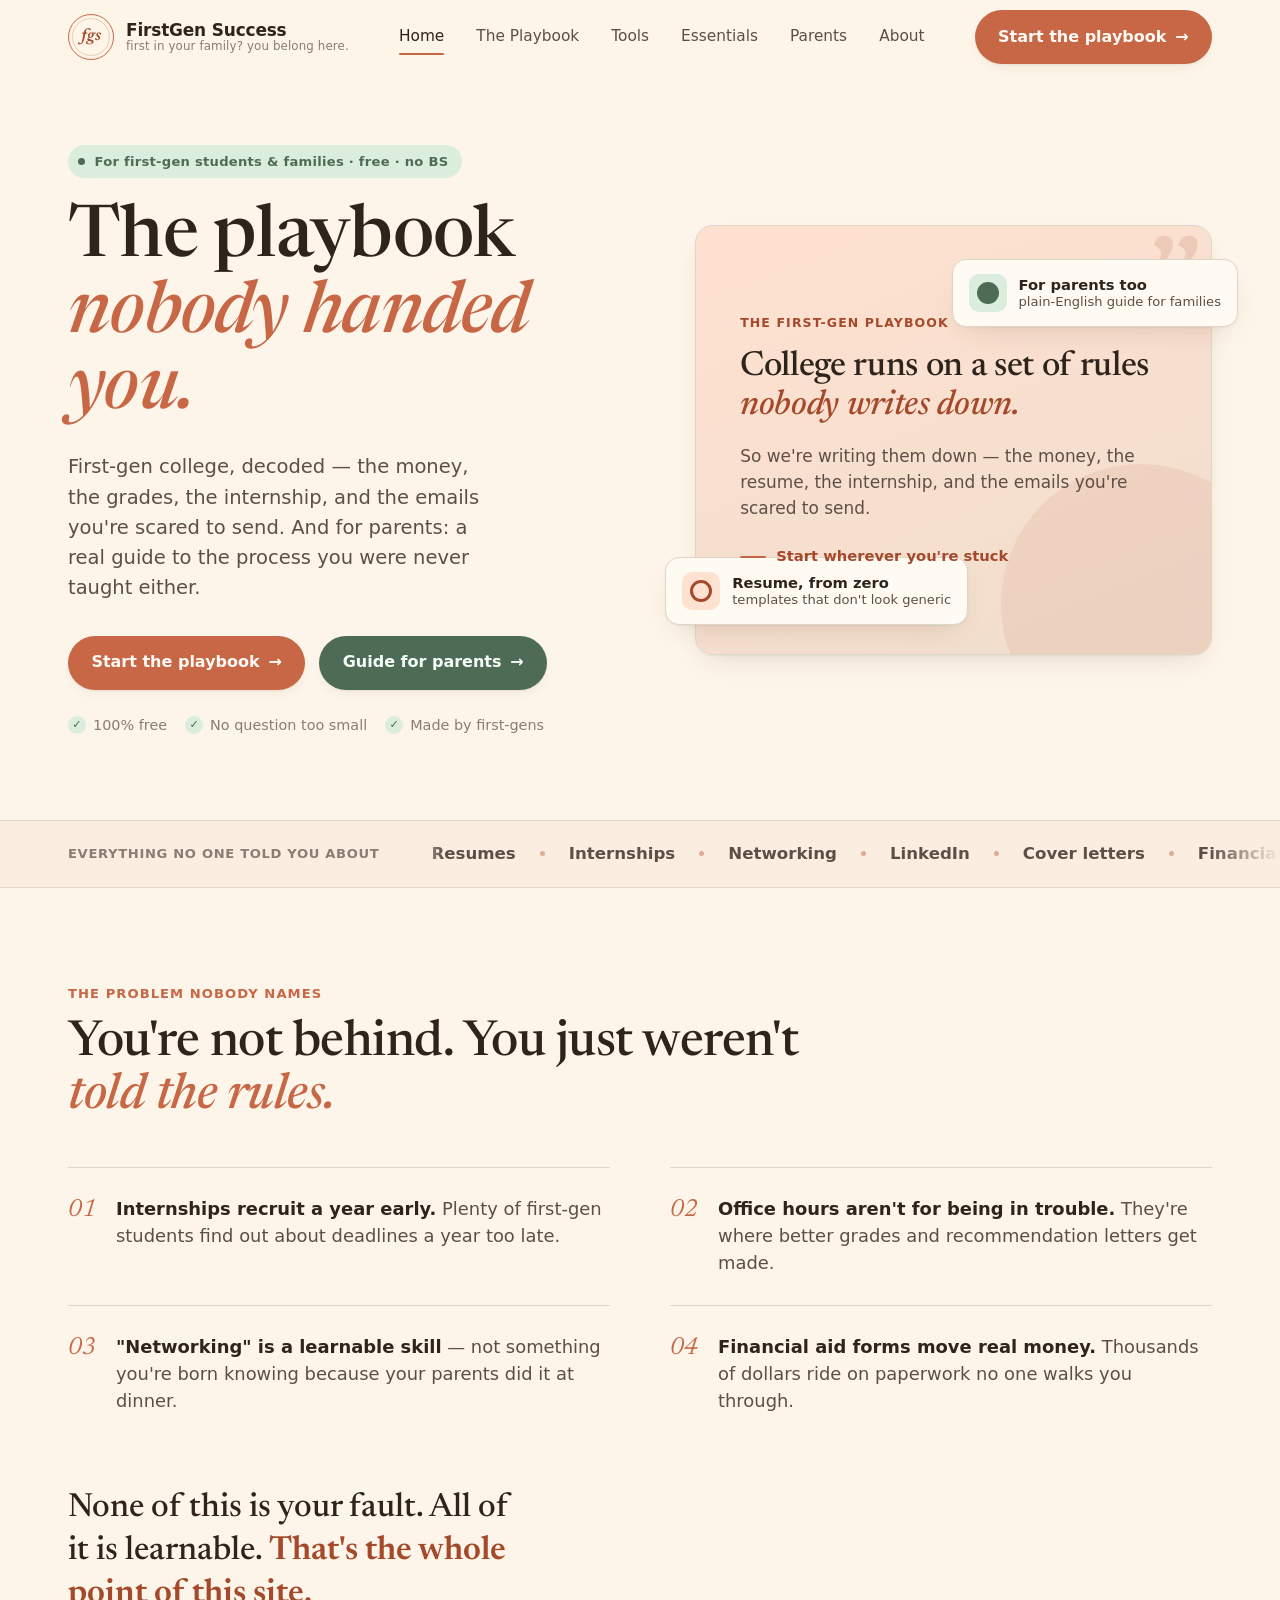
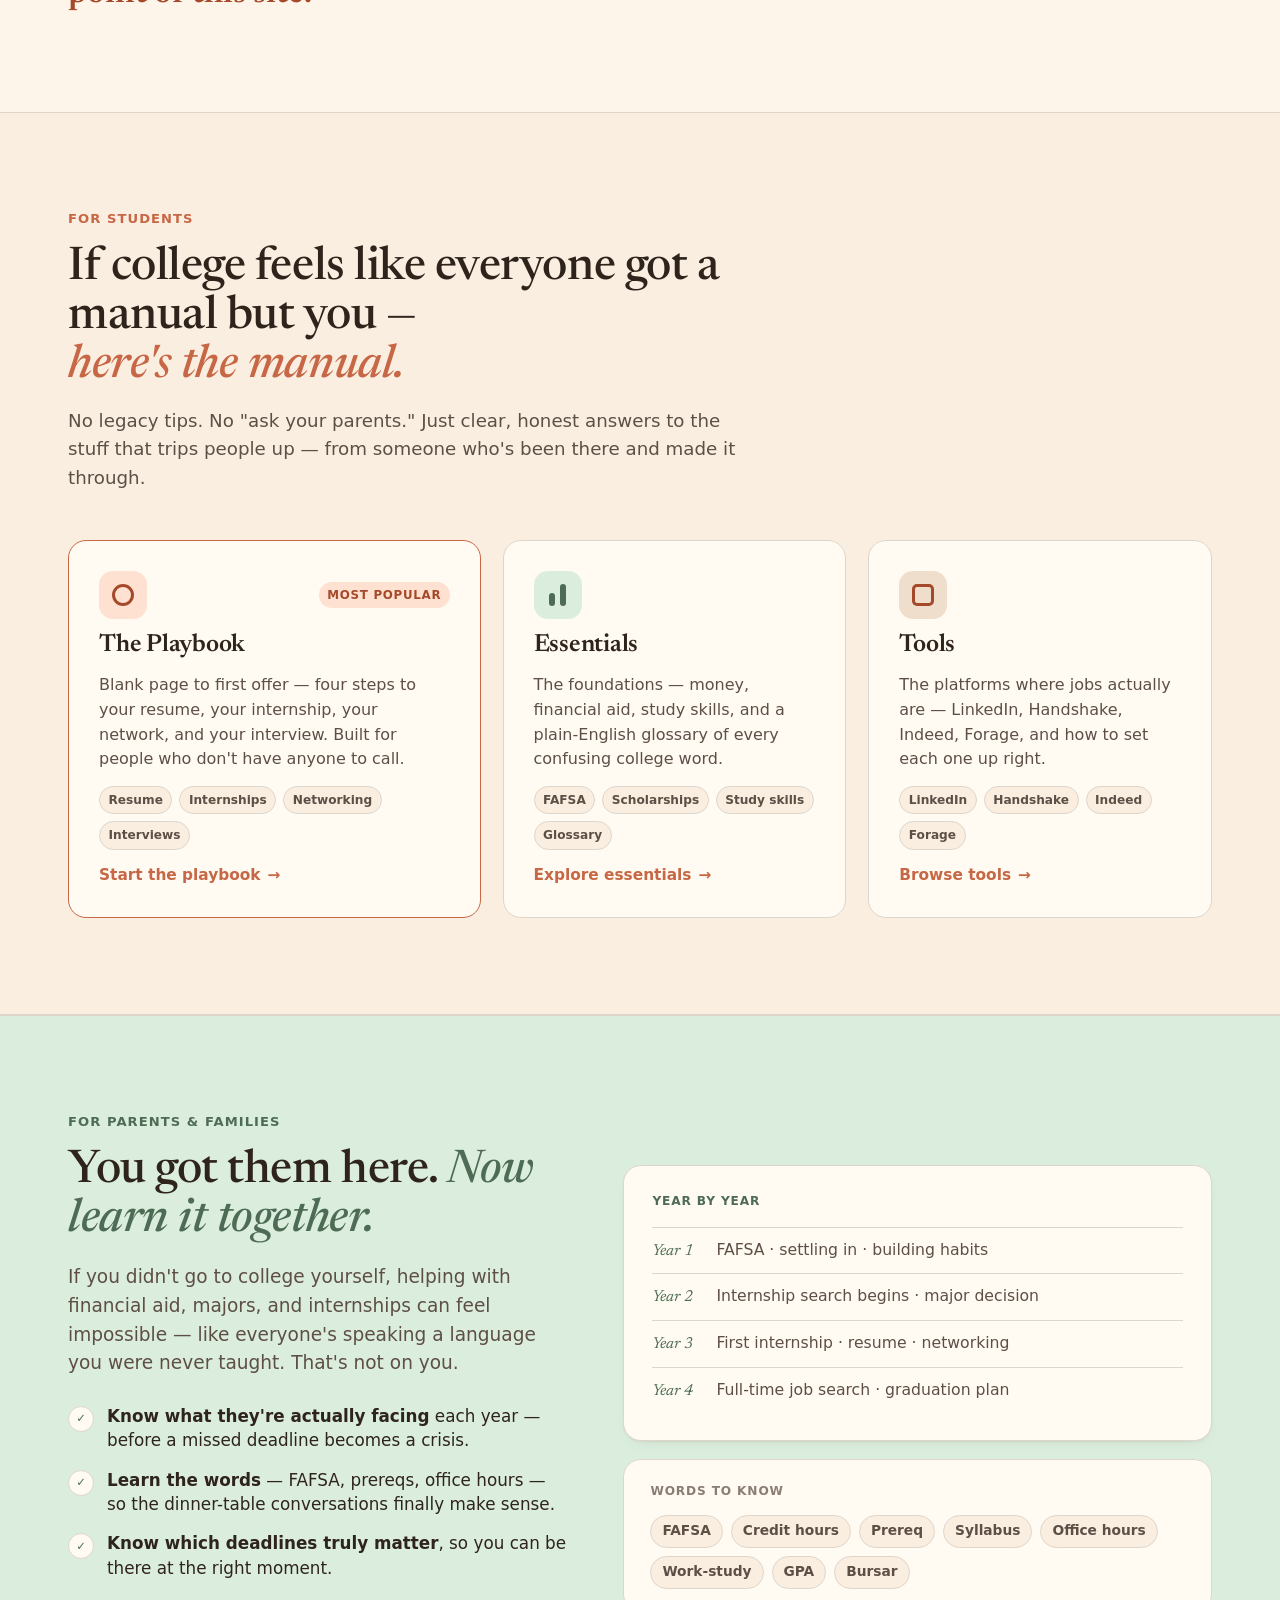
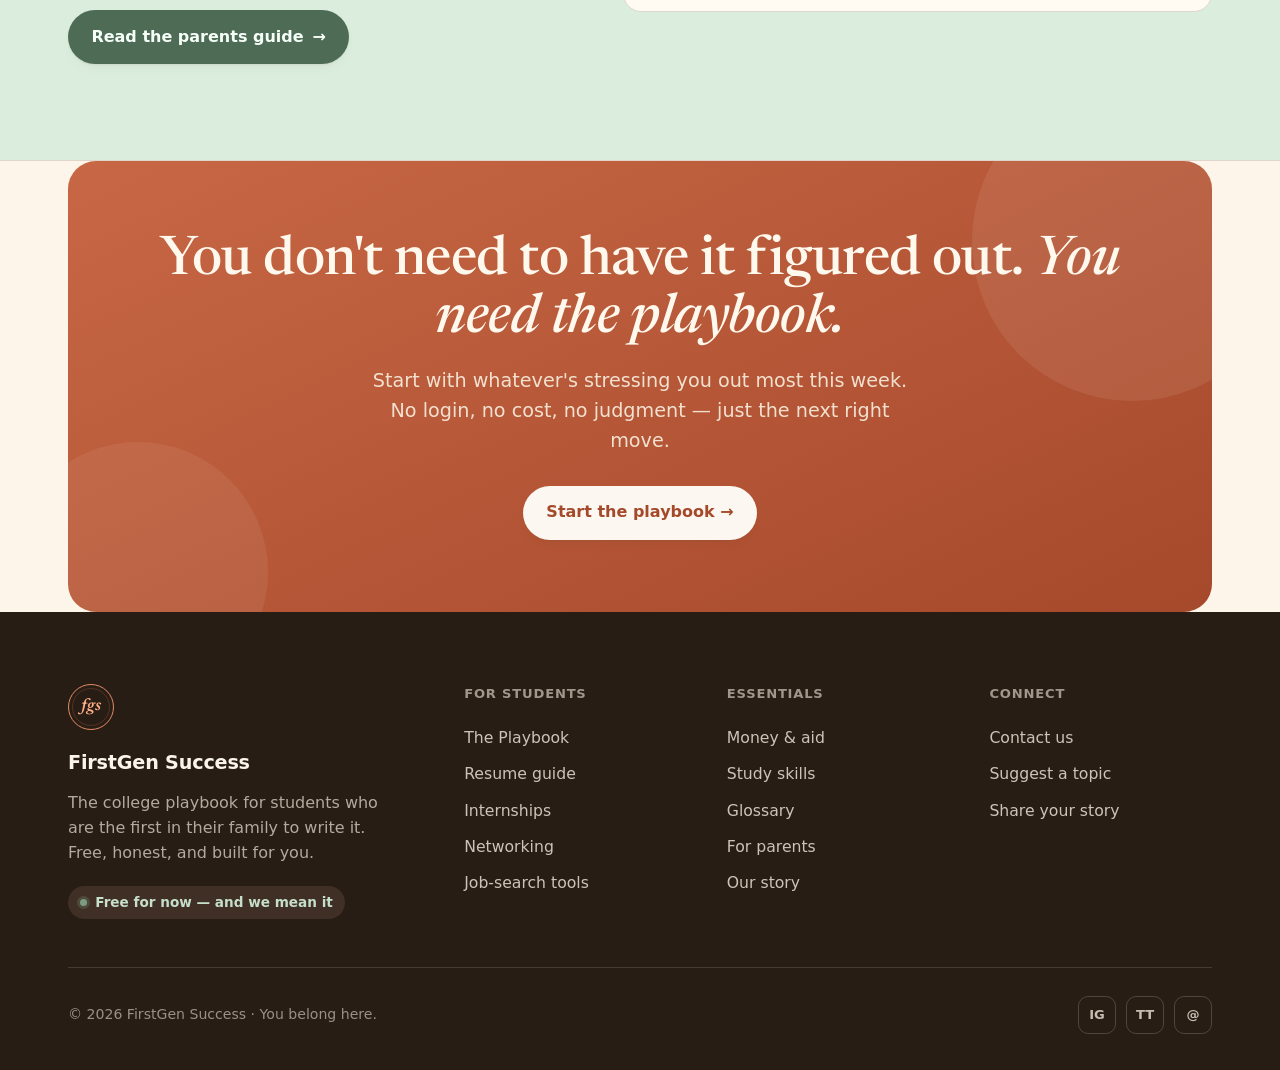
==== commit aff69c90: "Migrate to Astro — clean build, all 6 pages, clean URLs" ====
--- a/index.html
+++ b/index.html
@@ -1,336 +1 @@
-<!DOCTYPE html>
-<html lang="en">
-<head>
-<meta charset="UTF-8" />
-<meta name="viewport" content="width=device-width, initial-scale=1.0" />
-<title>FirstGen Success — The Playbook Nobody Handed You</title>
-<meta name="description" content="FirstGen Success is a free resource for first-generation college students and their families. Resumes, internships, financial aid, and a full guide for parents — straight answers, no gatekeeping." />
-<meta name="keywords" content="first generation college student, first gen resources, college internships, FAFSA help, resume for college students, first gen success, guide for parents of college students" />
-<meta property="og:title" content="FirstGen Success — The Playbook Nobody Handed You" />
-<meta property="og:description" content="Free resources for first-gen college students and their parents. The money, the resume, the internship, and the emails you're scared to send." />
-<meta property="og:type" content="website" />
-<meta property="og:url" content="https://kainoa-builds.github.io/firstgensuccess/" />
-<meta name="twitter:card" content="summary_large_image" />
-<meta name="twitter:title" content="FirstGen Success — The Playbook Nobody Handed You" />
-<meta name="twitter:description" content="Free resources for first-gen students and their families. Straight answers, no gatekeeping." />
-<link rel="preconnect" href="https://fonts.googleapis.com" />
-<link rel="preconnect" href="https://fonts.gstatic.com" crossorigin />
-<link href="https://fonts.googleapis.com/css2?family=Newsreader:ital,opsz,wght@0,6..72,400;0,6..72,500;0,6..72,600;1,6..72,400;1,6..72,500&family=Hanken+Grotesque:wght@400;500;600;700&display=swap" rel="stylesheet" />
-<link rel="stylesheet" href="styles.css" />
-</head>
-<body>
-
-<header id="header">
-  <div class="wrap nav">
-    <a class="brand" href="index.html" aria-label="FirstGen Success home">
-      <div class="logo">fgs</div>
-      <div class="brand-text">
-        <span class="brand-name">FirstGen Success</span>
-        <span class="brand-tag">first in your family? you belong here.</span>
-      </div>
-    </a>
-    <nav class="nav-links" aria-label="Primary">
-      <a href="index.html" class="active">Home</a>
-      <a href="playbook.html">The Playbook</a>
-      <a href="tools.html">Tools</a>
-      <a href="essentials.html">Essentials</a>
-      <a href="parents.html">Parents</a>
-      <a href="about.html">About</a>
-    </nav>
-    <div class="nav-right">
-      <a class="btn btn-primary" href="playbook.html">Start the playbook <span class="arr">→</span></a>
-      <button class="menu-btn" id="menuBtn" aria-label="Open menu" aria-expanded="false">
-        <span></span><span></span><span></span>
-      </button>
-    </div>
-  </div>
-  <div class="mobile-panel" id="mobilePanel">
-    <a href="index.html" class="active">Home</a>
-    <a href="playbook.html">The Playbook</a>
-    <a href="tools.html">Tools</a>
-    <a href="essentials.html">Essentials</a>
-    <a href="parents.html">Parents</a>
-    <a href="about.html">About</a>
-    <a class="btn btn-primary" href="playbook.html">Start the playbook →</a>
-  </div>
-</header>
-
-<main id="top">
-
-  <!-- HERO -->
-  <section class="hero">
-    <div class="wrap hero-grid">
-      <div class="hero-copy">
-        <span class="eyebrow"><span class="dot"></span> For first-gen students &amp; families · free · no BS</span>
-        <h1>The playbook<br /><em>nobody handed you.</em></h1>
-        <p class="lede">First-gen college, decoded — the money, the grades, the internship, and the emails you're scared to send. And for parents: a real guide to the process you were never taught either.</p>
-        <div class="hero-cta">
-          <a class="btn btn-primary" href="playbook.html">Start the playbook <span class="arr">→</span></a>
-          <a class="btn btn-sage" href="parents.html">Guide for parents <span class="arr">→</span></a>
-        </div>
-        <div class="trust">
-          <span class="pill"><span class="check">✓</span> 100% free</span>
-          <span class="pill"><span class="check">✓</span> No question too small</span>
-          <span class="pill"><span class="check">✓</span> Made by first-gens</span>
-        </div>
-      </div>
-
-      <div class="hero-visual">
-        <div class="purpose">
-          <span class="purpose-kicker">The first-gen playbook</span>
-          <p class="purpose-statement">College runs on a set of rules <em>nobody writes down.</em></p>
-          <p class="purpose-sub">So we're writing them down — the money, the resume, the internship, and the emails you're scared to send.</p>
-          <div class="purpose-foot"><span class="ln"></span> Start wherever you're stuck</div>
-        </div>
-        <div class="float-card fc-1">
-          <div class="ic" style="background:var(--terra-tint); color:var(--terra-deep);"><span class="g g-ring"></span></div>
-          <div class="ft"><b>Resume, from zero</b>templates that don't look generic</div>
-        </div>
-        <div class="float-card fc-2">
-          <div class="ic" style="background:var(--sage-tint); color:var(--sage-deep);"><span class="g g-dot"></span></div>
-          <div class="ft"><b>For parents too</b>plain-English guide for families</div>
-        </div>
-      </div>
-    </div>
-  </section>
-
-  <!-- STRIP -->
-  <div class="strip">
-    <div class="strip-row">
-      <span class="strip-label">Everything no one told you about</span>
-      <div class="marquee" aria-label="Topics we cover">
-        <div class="marquee-track">
-          <span class="mq-item">Resumes</span><span class="mq-dot"></span>
-          <span class="mq-item">Internships</span><span class="mq-dot"></span>
-          <span class="mq-item">Networking</span><span class="mq-dot"></span>
-          <span class="mq-item">LinkedIn</span><span class="mq-dot"></span>
-          <span class="mq-item">Cover letters</span><span class="mq-dot"></span>
-          <span class="mq-item">Financial aid</span><span class="mq-dot"></span>
-          <span class="mq-item">FAFSA</span><span class="mq-dot"></span>
-          <span class="mq-item">Office hours</span><span class="mq-dot"></span>
-          <span class="mq-item">Study habits</span><span class="mq-dot"></span>
-          <span class="mq-item">Interviews</span><span class="mq-dot"></span>
-          <span class="mq-item" aria-hidden="true">Resumes</span><span class="mq-dot" aria-hidden="true"></span>
-          <span class="mq-item" aria-hidden="true">Internships</span><span class="mq-dot" aria-hidden="true"></span>
-          <span class="mq-item" aria-hidden="true">Networking</span><span class="mq-dot" aria-hidden="true"></span>
-          <span class="mq-item" aria-hidden="true">LinkedIn</span><span class="mq-dot" aria-hidden="true"></span>
-          <span class="mq-item" aria-hidden="true">Cover letters</span><span class="mq-dot" aria-hidden="true"></span>
-          <span class="mq-item" aria-hidden="true">Financial aid</span><span class="mq-dot" aria-hidden="true"></span>
-          <span class="mq-item" aria-hidden="true">FAFSA</span><span class="mq-dot" aria-hidden="true"></span>
-          <span class="mq-item" aria-hidden="true">Office hours</span><span class="mq-dot" aria-hidden="true"></span>
-          <span class="mq-item" aria-hidden="true">Study habits</span><span class="mq-dot" aria-hidden="true"></span>
-          <span class="mq-item" aria-hidden="true">Interviews</span><span class="mq-dot" aria-hidden="true"></span>
-        </div>
-      </div>
-    </div>
-  </div>
-
-  <!-- THE GAP -->
-  <section class="gap" id="gap">
-    <div class="wrap">
-      <div class="gap-head reveal">
-        <div class="sec-tag">The problem nobody names</div>
-        <h2>You're not behind. You just weren't <em>told the rules.</em></h2>
-      </div>
-      <div class="gap-list reveal">
-        <div class="gap-item">
-          <span class="gap-no">01</span>
-          <p><b>Internships recruit a year early.</b> Plenty of first-gen students find out about deadlines a year too late.</p>
-        </div>
-        <div class="gap-item">
-          <span class="gap-no">02</span>
-          <p><b>Office hours aren't for being in trouble.</b> They're where better grades and recommendation letters get made.</p>
-        </div>
-        <div class="gap-item">
-          <span class="gap-no">03</span>
-          <p><b>"Networking" is a learnable skill</b> — not something you're born knowing because your parents did it at dinner.</p>
-        </div>
-        <div class="gap-item">
-          <span class="gap-no">04</span>
-          <p><b>Financial aid forms move real money.</b> Thousands of dollars ride on paperwork no one walks you through.</p>
-        </div>
-      </div>
-      <p class="gap-turn reveal">None of this is your fault. All of it is learnable. <strong>That's the whole point of this site.</strong></p>
-    </div>
-  </section>
-
-  <!-- FOR STUDENTS -->
-  <section class="audience-students" id="students">
-    <div class="wrap">
-      <div class="aud-head reveal">
-        <div class="sec-tag">For students</div>
-        <h2>If college feels like everyone got a manual but you —<br /><em>here's the manual.</em></h2>
-        <p class="aud-lede">No legacy tips. No "ask your parents." Just clear, honest answers to the stuff that trips people up — from someone who's been there and made it through.</p>
-      </div>
-      <div class="aud-grid reveal">
-        <a class="aud-card aud-card--primary" href="playbook.html">
-          <div class="aud-card-top">
-            <div class="aud-icon" style="background:var(--terra-tint); color:var(--terra-deep);">
-              <span class="g g-ring"></span>
-            </div>
-            <span class="aud-card-label">Most popular</span>
-          </div>
-          <h3>The Playbook</h3>
-          <p>Blank page to first offer — four steps to your resume, your internship, your network, and your interview. Built for people who don't have anyone to call.</p>
-          <div class="aud-tags"><span>Resume</span><span>Internships</span><span>Networking</span><span>Interviews</span></div>
-          <span class="aud-link">Start the playbook <span class="arr">→</span></span>
-        </a>
-        <a class="aud-card" href="essentials.html">
-          <div class="aud-card-top">
-            <div class="aud-icon" style="background:var(--sage-tint); color:var(--sage-deep);">
-              <span class="g g-bars"></span>
-            </div>
-          </div>
-          <h3>Essentials</h3>
-          <p>The foundations — money, financial aid, study skills, and a plain-English glossary of every confusing college word.</p>
-          <div class="aud-tags"><span>FAFSA</span><span>Scholarships</span><span>Study skills</span><span>Glossary</span></div>
-          <span class="aud-link">Explore essentials <span class="arr">→</span></span>
-        </a>
-        <a class="aud-card" href="tools.html">
-          <div class="aud-card-top">
-            <div class="aud-icon" style="background:var(--clay-tint); color:var(--terra-deep);">
-              <span class="g g-sq"></span>
-            </div>
-          </div>
-          <h3>Tools</h3>
-          <p>The platforms where jobs actually are — LinkedIn, Handshake, Indeed, Forage, and how to set each one up right.</p>
-          <div class="aud-tags"><span>LinkedIn</span><span>Handshake</span><span>Indeed</span><span>Forage</span></div>
-          <span class="aud-link">Browse tools <span class="arr">→</span></span>
-        </a>
-      </div>
-    </div>
-  </section>
-
-  <!-- FOR PARENTS -->
-  <section class="parents" id="parents">
-    <div class="wrap">
-      <div class="parents-grid reveal">
-        <div class="parents-body">
-          <div class="sec-tag">For parents &amp; families</div>
-          <h2>You got them here. <em>Now learn it together.</em></h2>
-          <p class="p-lede">If you didn't go to college yourself, helping with financial aid, majors, and internships can feel impossible — like everyone's speaking a language you were never taught. That's not on you. Nobody handed you the playbook either.</p>
-          <div class="parents-points">
-            <div class="parents-point">
-              <span class="pp-ic">✓</span>
-              <p><b>Know what they're actually facing</b> each year — before a missed deadline becomes a crisis.</p>
-            </div>
-            <div class="parents-point">
-              <span class="pp-ic">✓</span>
-              <p><b>Learn the words</b> — FAFSA, prereqs, office hours — so the dinner-table conversations finally make sense.</p>
-            </div>
-            <div class="parents-point">
-              <span class="pp-ic">✓</span>
-              <p><b>Know which deadlines truly matter</b>, so you can be there at the right moment instead of worrying in the dark.</p>
-            </div>
-          </div>
-          <a class="btn btn-sage" href="parents.html">Read the parents guide <span class="arr">→</span></a>
-        </div>
-        <div class="parents-visual">
-          <div class="pv-card">
-            <div class="pv-label">Year by year</div>
-            <div class="pv-row"><span class="pv-yr">Year 1</span><span class="pv-task">FAFSA · settling in · building habits</span></div>
-            <div class="pv-row"><span class="pv-yr">Year 2</span><span class="pv-task">Internship search begins · major decision</span></div>
-            <div class="pv-row"><span class="pv-yr">Year 3</span><span class="pv-task">First internship · resume · networking</span></div>
-            <div class="pv-row"><span class="pv-yr">Year 4</span><span class="pv-task">Full-time job search · graduation plan</span></div>
-          </div>
-          <div class="pv-vocab">
-            <div class="pv-vocab-label">Words to know</div>
-            <div class="pv-chips">
-              <span>FAFSA</span><span>Credit hours</span><span>Prereq</span><span>Syllabus</span><span>Office hours</span><span>Work-study</span><span>GPA</span><span>Bursar</span>
-            </div>
-          </div>
-        </div>
-      </div>
-    </div>
-  </section>
-
-  <!-- BAND -->
-  <section class="band" id="start">
-    <div class="wrap">
-      <div class="band-inner reveal">
-        <div class="bk">
-          <h2>You don't need to have it figured out. <em>You need the playbook.</em></h2>
-          <p>Start with whatever's stressing you out most this week. No login, no cost, no judgment — just the next right move.</p>
-          <a class="btn btn-primary" href="playbook.html">Start the playbook →</a>
-        </div>
-      </div>
-    </div>
-  </section>
-
-</main>
-
-<!-- FOOTER -->
-<footer id="faq-foot">
-  <div class="wrap">
-    <div class="foot-grid">
-      <div class="foot-brand">
-        <div class="logo">fgs</div>
-        <div class="brand-name" style="font-weight:700;">FirstGen Success</div>
-        <p class="foot-blurb">The college playbook for students who are the first in their family to write it. Free, honest, and built for you.</p>
-        <span class="foot-free"><span class="dot"></span> Free for now — and we mean it</span>
-      </div>
-      <div class="foot-col">
-        <h5>For Students</h5>
-        <a href="playbook.html">The Playbook</a>
-        <a href="playbook.html#resume">Resume guide</a>
-        <a href="playbook.html#internships">Internships</a>
-        <a href="playbook.html#networking">Networking</a>
-        <a href="tools.html">Job-search tools</a>
-      </div>
-      <div class="foot-col">
-        <h5>Essentials</h5>
-        <a href="essentials.html#money">Money &amp; aid</a>
-        <a href="essentials.html#study">Study skills</a>
-        <a href="essentials.html#glossary">Glossary</a>
-        <a href="parents.html">For parents</a>
-        <a href="about.html">Our story</a>
-      </div>
-      <div class="foot-col">
-        <h5>Connect</h5>
-        <a href="about.html#contact">Contact us</a>
-        <a href="about.html#suggest">Suggest a topic</a>
-        <a href="about.html#story">Share your story</a>
-      </div>
-    </div>
-    <div class="foot-bottom">
-      <span>© 2026 FirstGen Success · You belong here.</span>
-      <div class="foot-social">
-        <a href="#top" aria-label="Instagram">IG</a>
-        <a href="#top" aria-label="TikTok">TT</a>
-        <a href="mailto:hello@firstgensuccess.com" aria-label="Email">@</a>
-      </div>
-    </div>
-  </div>
-</footer>
-
-<script>
-  const header = document.getElementById('header');
-  const onScroll = () => header.classList.toggle('scrolled', window.scrollY > 8);
-  window.addEventListener('scroll', onScroll, { passive:true });
-  onScroll();
-
-  const menuBtn = document.getElementById('menuBtn');
-  const panel = document.getElementById('mobilePanel');
-  menuBtn.addEventListener('click', () => {
-    const open = panel.classList.toggle('open');
-    menuBtn.setAttribute('aria-expanded', open);
-    document.body.style.overflow = open ? 'hidden' : '';
-  });
-  panel.querySelectorAll('a').forEach(a => a.addEventListener('click', () => {
-    panel.classList.remove('open');
-    menuBtn.setAttribute('aria-expanded', 'false');
-    document.body.style.overflow = '';
-  }));
-
-  const io = new IntersectionObserver((entries) => {
-    entries.forEach(e => { if (e.isIntersecting){ e.target.classList.add('in'); io.unobserve(e.target); } });
-  }, { threshold:0.08, rootMargin:'0px 0px -40px 0px' });
-  document.querySelectorAll('.reveal').forEach(el => io.observe(el));
-  window.addEventListener('load', () => {
-    document.querySelectorAll('.reveal').forEach(el => {
-      if (el.getBoundingClientRect().top < window.innerHeight) el.classList.add('in');
-    });
-  });
-</script>
-</body>
-</html>
+<!DOCTYPE html><html lang="en"> <head><meta charset="UTF-8"><meta name="viewport" content="width=device-width, initial-scale=1.0"><title>FirstGen Success — The Playbook Nobody Handed You</title><meta name="description" content="FirstGen Success is a free resource for first-generation college students and their families. Resumes, internships, financial aid, and a full guide for parents — straight answers, no gatekeeping."><meta property="og:title" content="FirstGen Success — The Playbook Nobody Handed You"><meta property="og:description" content="FirstGen Success is a free resource for first-generation college students and their families. Resumes, internships, financial aid, and a full guide for parents — straight answers, no gatekeeping."><meta property="og:type" content="website"><meta property="og:url" content="https://kainoa-builds.github.io/firstgensuccess/"><meta name="twitter:card" content="summary_large_image"><meta name="twitter:title" content="FirstGen Success — The Playbook Nobody Handed You"><meta name="twitter:description" content="FirstGen Success is a free resource for first-generation college students and their families. Resumes, internships, financial aid, and a full guide for parents — straight answers, no gatekeeping."><link rel="preconnect" href="https://fonts.googleapis.com"><link rel="preconnect" href="https://fonts.gstatic.com" crossorigin><link href="https://fonts.googleapis.com/css2?family=Newsreader:ital,opsz,wght@0,6..72,400;0,6..72,500;0,6..72,600;1,6..72,400;1,6..72,500&family=Hanken+Grotesque:wght@400;500;600;700&display=swap" rel="stylesheet"><link rel="stylesheet" href="/styles.css"></head> <body> <header id="header"> <div class="wrap nav"> <a class="brand" href="/" aria-label="FirstGen Success home"> <div class="logo">fgs</div> <div class="brand-text"> <span class="brand-name">FirstGen Success</span> <span class="brand-tag">first in your family? you belong here.</span> </div> </a> <nav class="nav-links" aria-label="Primary"> <a href="/" class="active">Home</a><a href="/playbook" class>The Playbook</a><a href="/tools" class>Tools</a><a href="/essentials" class>Essentials</a><a href="/parents" class>Parents</a><a href="/about" class>About</a> </nav> <div class="nav-right"> <a class="btn btn-primary" href="/playbook">Start the playbook <span class="arr">→</span></a> <button class="menu-btn" id="menuBtn" aria-label="Open menu" aria-expanded="false"> <span></span><span></span><span></span> </button> </div> </div> <div class="mobile-panel" id="mobilePanel"> <a href="/" class="active">Home</a><a href="/playbook" class>The Playbook</a><a href="/tools" class>Tools</a><a href="/essentials" class>Essentials</a><a href="/parents" class>Parents</a><a href="/about" class>About</a> <a class="btn btn-primary" href="/playbook">Start the playbook →</a> </div> </header> <script type="module">const l=document.getElementById("header"),o=()=>l.classList.toggle("scrolled",window.scrollY>8);window.addEventListener("scroll",o,{passive:!0});o();const t=document.getElementById("menuBtn"),n=document.getElementById("mobilePanel");t.addEventListener("click",()=>{const e=n.classList.toggle("open");t.setAttribute("aria-expanded",String(e)),document.body.style.overflow=e?"hidden":""});n.querySelectorAll("a").forEach(e=>e.addEventListener("click",()=>{n.classList.remove("open"),t.setAttribute("aria-expanded","false"),document.body.style.overflow=""}));</script> <main>   <section class="hero"> <div class="wrap hero-grid"> <div class="hero-copy"> <span class="eyebrow"><span class="dot"></span> For first-gen students &amp; families · free · no BS</span> <h1>The playbook<br><em>nobody handed you.</em></h1> <p class="lede">First-gen college, decoded — the money, the grades, the internship, and the emails you're scared to send. And for parents: a real guide to the process you were never taught either.</p> <div class="hero-cta"> <a class="btn btn-primary" href="/playbook">Start the playbook <span class="arr">→</span></a> <a class="btn btn-sage" href="/parents">Guide for parents <span class="arr">→</span></a> </div> <div class="trust"> <span class="pill"><span class="check">✓</span> 100% free</span> <span class="pill"><span class="check">✓</span> No question too small</span> <span class="pill"><span class="check">✓</span> Made by first-gens</span> </div> </div> <div class="hero-visual"> <div class="purpose"> <span class="purpose-kicker">The first-gen playbook</span> <p class="purpose-statement">College runs on a set of rules <em>nobody writes down.</em></p> <p class="purpose-sub">So we're writing them down — the money, the resume, the internship, and the emails you're scared to send.</p> <div class="purpose-foot"><span class="ln"></span> Start wherever you're stuck</div> </div> <div class="float-card fc-1"> <div class="ic" style="background:var(--terra-tint); color:var(--terra-deep);"><span class="g g-ring"></span></div> <div class="ft"><b>Resume, from zero</b>templates that don't look generic</div> </div> <div class="float-card fc-2"> <div class="ic" style="background:var(--sage-tint); color:var(--sage-deep);"><span class="g g-dot"></span></div> <div class="ft"><b>For parents too</b>plain-English guide for families</div> </div> </div> </div> </section>  <div class="strip"> <div class="strip-row"> <span class="strip-label">Everything no one told you about</span> <div class="marquee" aria-label="Topics we cover"> <div class="marquee-track"> <span class="mq-item">Resumes</span><span class="mq-dot"></span> <span class="mq-item">Internships</span><span class="mq-dot"></span> <span class="mq-item">Networking</span><span class="mq-dot"></span> <span class="mq-item">LinkedIn</span><span class="mq-dot"></span> <span class="mq-item">Cover letters</span><span class="mq-dot"></span> <span class="mq-item">Financial aid</span><span class="mq-dot"></span> <span class="mq-item">FAFSA</span><span class="mq-dot"></span> <span class="mq-item">Office hours</span><span class="mq-dot"></span> <span class="mq-item">Study habits</span><span class="mq-dot"></span> <span class="mq-item">Interviews</span><span class="mq-dot"></span> <span class="mq-item" aria-hidden="true">Resumes</span><span class="mq-dot" aria-hidden="true"></span> <span class="mq-item" aria-hidden="true">Internships</span><span class="mq-dot" aria-hidden="true"></span> <span class="mq-item" aria-hidden="true">Networking</span><span class="mq-dot" aria-hidden="true"></span> <span class="mq-item" aria-hidden="true">LinkedIn</span><span class="mq-dot" aria-hidden="true"></span> <span class="mq-item" aria-hidden="true">Cover letters</span><span class="mq-dot" aria-hidden="true"></span> <span class="mq-item" aria-hidden="true">Financial aid</span><span class="mq-dot" aria-hidden="true"></span> <span class="mq-item" aria-hidden="true">FAFSA</span><span class="mq-dot" aria-hidden="true"></span> <span class="mq-item" aria-hidden="true">Office hours</span><span class="mq-dot" aria-hidden="true"></span> <span class="mq-item" aria-hidden="true">Study habits</span><span class="mq-dot" aria-hidden="true"></span> <span class="mq-item" aria-hidden="true">Interviews</span><span class="mq-dot" aria-hidden="true"></span> </div> </div> </div> </div>  <section class="gap" id="gap"> <div class="wrap"> <div class="gap-head reveal"> <div class="sec-tag">The problem nobody names</div> <h2>You're not behind. You just weren't <em>told the rules.</em></h2> </div> <div class="gap-list reveal"> <div class="gap-item"> <span class="gap-no">01</span> <p><b>Internships recruit a year early.</b> Plenty of first-gen students find out about deadlines a year too late.</p> </div> <div class="gap-item"> <span class="gap-no">02</span> <p><b>Office hours aren't for being in trouble.</b> They're where better grades and recommendation letters get made.</p> </div> <div class="gap-item"> <span class="gap-no">03</span> <p><b>"Networking" is a learnable skill</b> — not something you're born knowing because your parents did it at dinner.</p> </div> <div class="gap-item"> <span class="gap-no">04</span> <p><b>Financial aid forms move real money.</b> Thousands of dollars ride on paperwork no one walks you through.</p> </div> </div> <p class="gap-turn reveal">None of this is your fault. All of it is learnable. <strong>That's the whole point of this site.</strong></p> </div> </section>  <section class="audience-students" id="students"> <div class="wrap"> <div class="aud-head reveal"> <div class="sec-tag">For students</div> <h2>If college feels like everyone got a manual but you —<br><em>here's the manual.</em></h2> <p class="aud-lede">No legacy tips. No "ask your parents." Just clear, honest answers to the stuff that trips people up — from someone who's been there and made it through.</p> </div> <div class="aud-grid reveal"> <a class="aud-card aud-card--primary" href="/playbook"> <div class="aud-card-top"> <div class="aud-icon" style="background:var(--terra-tint); color:var(--terra-deep);"><span class="g g-ring"></span></div> <span class="aud-card-label">Most popular</span> </div> <h3>The Playbook</h3> <p>Blank page to first offer — four steps to your resume, your internship, your network, and your interview. Built for people who don't have anyone to call.</p> <div class="aud-tags"><span>Resume</span><span>Internships</span><span>Networking</span><span>Interviews</span></div> <span class="aud-link">Start the playbook <span class="arr">→</span></span> </a> <a class="aud-card" href="/essentials"> <div class="aud-card-top"> <div class="aud-icon" style="background:var(--sage-tint); color:var(--sage-deep);"><span class="g g-bars"></span></div> </div> <h3>Essentials</h3> <p>The foundations — money, financial aid, study skills, and a plain-English glossary of every confusing college word.</p> <div class="aud-tags"><span>FAFSA</span><span>Scholarships</span><span>Study skills</span><span>Glossary</span></div> <span class="aud-link">Explore essentials <span class="arr">→</span></span> </a> <a class="aud-card" href="/tools"> <div class="aud-card-top"> <div class="aud-icon" style="background:var(--clay-tint); color:var(--terra-deep);"><span class="g g-sq"></span></div> </div> <h3>Tools</h3> <p>The platforms where jobs actually are — LinkedIn, Handshake, Indeed, Forage, and how to set each one up right.</p> <div class="aud-tags"><span>LinkedIn</span><span>Handshake</span><span>Indeed</span><span>Forage</span></div> <span class="aud-link">Browse tools <span class="arr">→</span></span> </a> </div> </div> </section>  <section class="parents" id="parents"> <div class="wrap"> <div class="parents-grid reveal"> <div class="parents-body"> <div class="sec-tag">For parents &amp; families</div> <h2>You got them here. <em>Now learn it together.</em></h2> <p class="p-lede">If you didn't go to college yourself, helping with financial aid, majors, and internships can feel impossible — like everyone's speaking a language you were never taught. That's not on you.</p> <div class="parents-points"> <div class="parents-point"> <span class="pp-ic">✓</span> <p><b>Know what they're actually facing</b> each year — before a missed deadline becomes a crisis.</p> </div> <div class="parents-point"> <span class="pp-ic">✓</span> <p><b>Learn the words</b> — FAFSA, prereqs, office hours — so the dinner-table conversations finally make sense.</p> </div> <div class="parents-point"> <span class="pp-ic">✓</span> <p><b>Know which deadlines truly matter</b>, so you can be there at the right moment.</p> </div> </div> <a class="btn btn-sage" href="/parents">Read the parents guide <span class="arr">→</span></a> </div> <div class="parents-visual"> <div class="pv-card"> <div class="pv-label">Year by year</div> <div class="pv-row"><span class="pv-yr">Year 1</span><span class="pv-task">FAFSA · settling in · building habits</span></div> <div class="pv-row"><span class="pv-yr">Year 2</span><span class="pv-task">Internship search begins · major decision</span></div> <div class="pv-row"><span class="pv-yr">Year 3</span><span class="pv-task">First internship · resume · networking</span></div> <div class="pv-row"><span class="pv-yr">Year 4</span><span class="pv-task">Full-time job search · graduation plan</span></div> </div> <div class="pv-vocab"> <div class="pv-vocab-label">Words to know</div> <div class="pv-chips"> <span>FAFSA</span><span>Credit hours</span><span>Prereq</span><span>Syllabus</span><span>Office hours</span><span>Work-study</span><span>GPA</span><span>Bursar</span> </div> </div> </div> </div> </div> </section>  <section class="band" id="start"> <div class="wrap"> <div class="band-inner reveal"> <div class="bk"> <h2>You don't need to have it figured out. <em>You need the playbook.</em></h2> <p>Start with whatever's stressing you out most this week. No login, no cost, no judgment — just the next right move.</p> <a class="btn btn-primary" href="/playbook">Start the playbook →</a> </div> </div> </div> </section>  </main> <footer> <div class="wrap"> <div class="foot-grid"> <div class="foot-brand"> <div class="logo">fgs</div> <div class="brand-name" style="font-weight:700;">FirstGen Success</div> <p class="foot-blurb">The college playbook for students who are the first in their family to write it. Free, honest, and built for you.</p> <span class="foot-free"><span class="dot"></span> Free for now — and we mean it</span> </div> <div class="foot-col"> <h5>For Students</h5> <a href="/playbook">The Playbook</a><a href="/playbook#resume">Resume guide</a><a href="/playbook#internships">Internships</a><a href="/playbook#networking">Networking</a><a href="/tools">Job-search tools</a> </div><div class="foot-col"> <h5>Essentials</h5> <a href="/essentials#money">Money &amp; aid</a><a href="/essentials#study">Study skills</a><a href="/essentials#glossary">Glossary</a><a href="/parents">For parents</a><a href="/about">Our story</a> </div><div class="foot-col"> <h5>Connect</h5> <a href="/about#contact">Contact us</a><a href="/about#suggest">Suggest a topic</a><a href="/about#story">Share your story</a> </div> </div> <div class="foot-bottom"> <span>© 2026 FirstGen Success · You belong here.</span> <div class="foot-social"> <a href="#" aria-label="Instagram">IG</a> <a href="#" aria-label="TikTok">TT</a> <a href="mailto:hello@firstgensuccess.com" aria-label="Email">@</a> </div> </div> </div> </footer> <script type="module">const r=new IntersectionObserver(e=>{e.forEach(t=>{t.isIntersecting&&(t.target.classList.add("in"),r.unobserve(t.target))})},{threshold:.06,rootMargin:"0px 0px -30px 0px"});document.querySelectorAll(".reveal").forEach(e=>r.observe(e));window.addEventListener("load",()=>{document.querySelectorAll(".reveal").forEach(e=>{e.getBoundingClientRect().top<window.innerHeight&&e.classList.add("in")})});</script> </body> </html>
